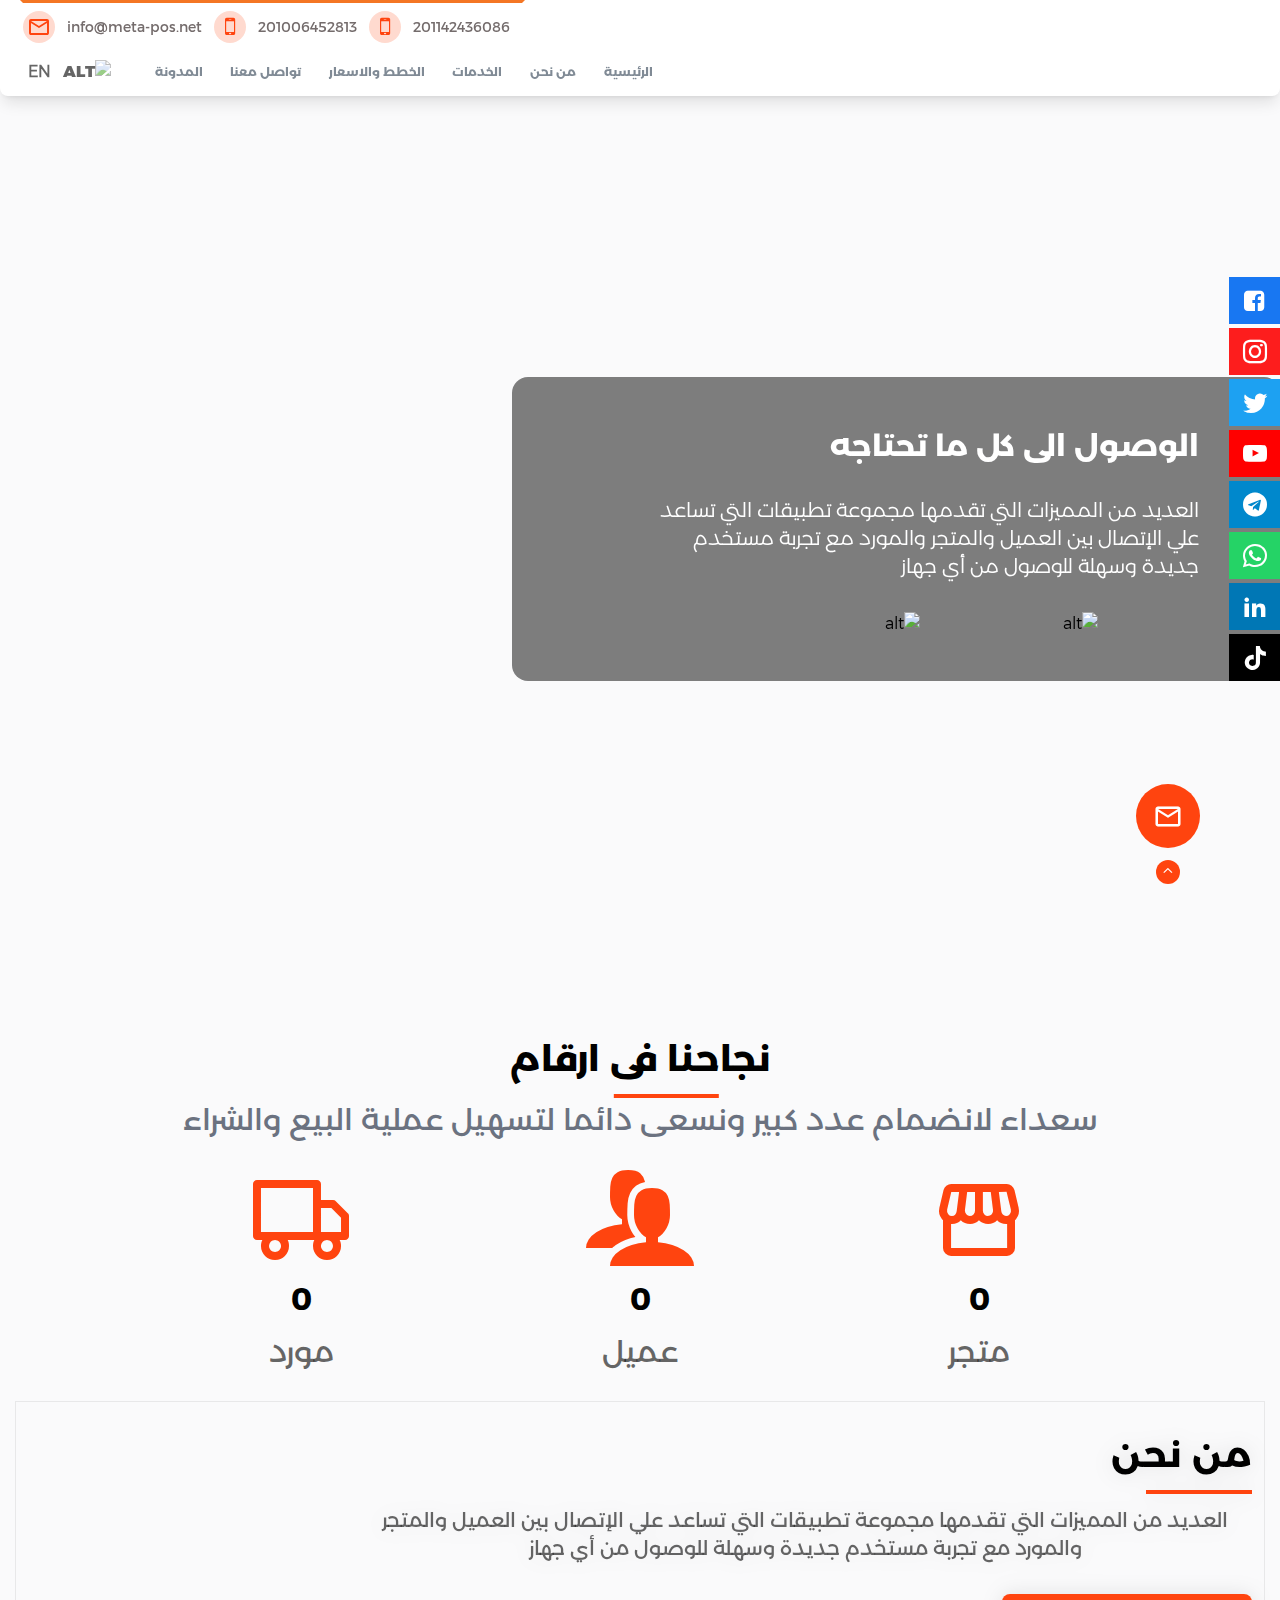
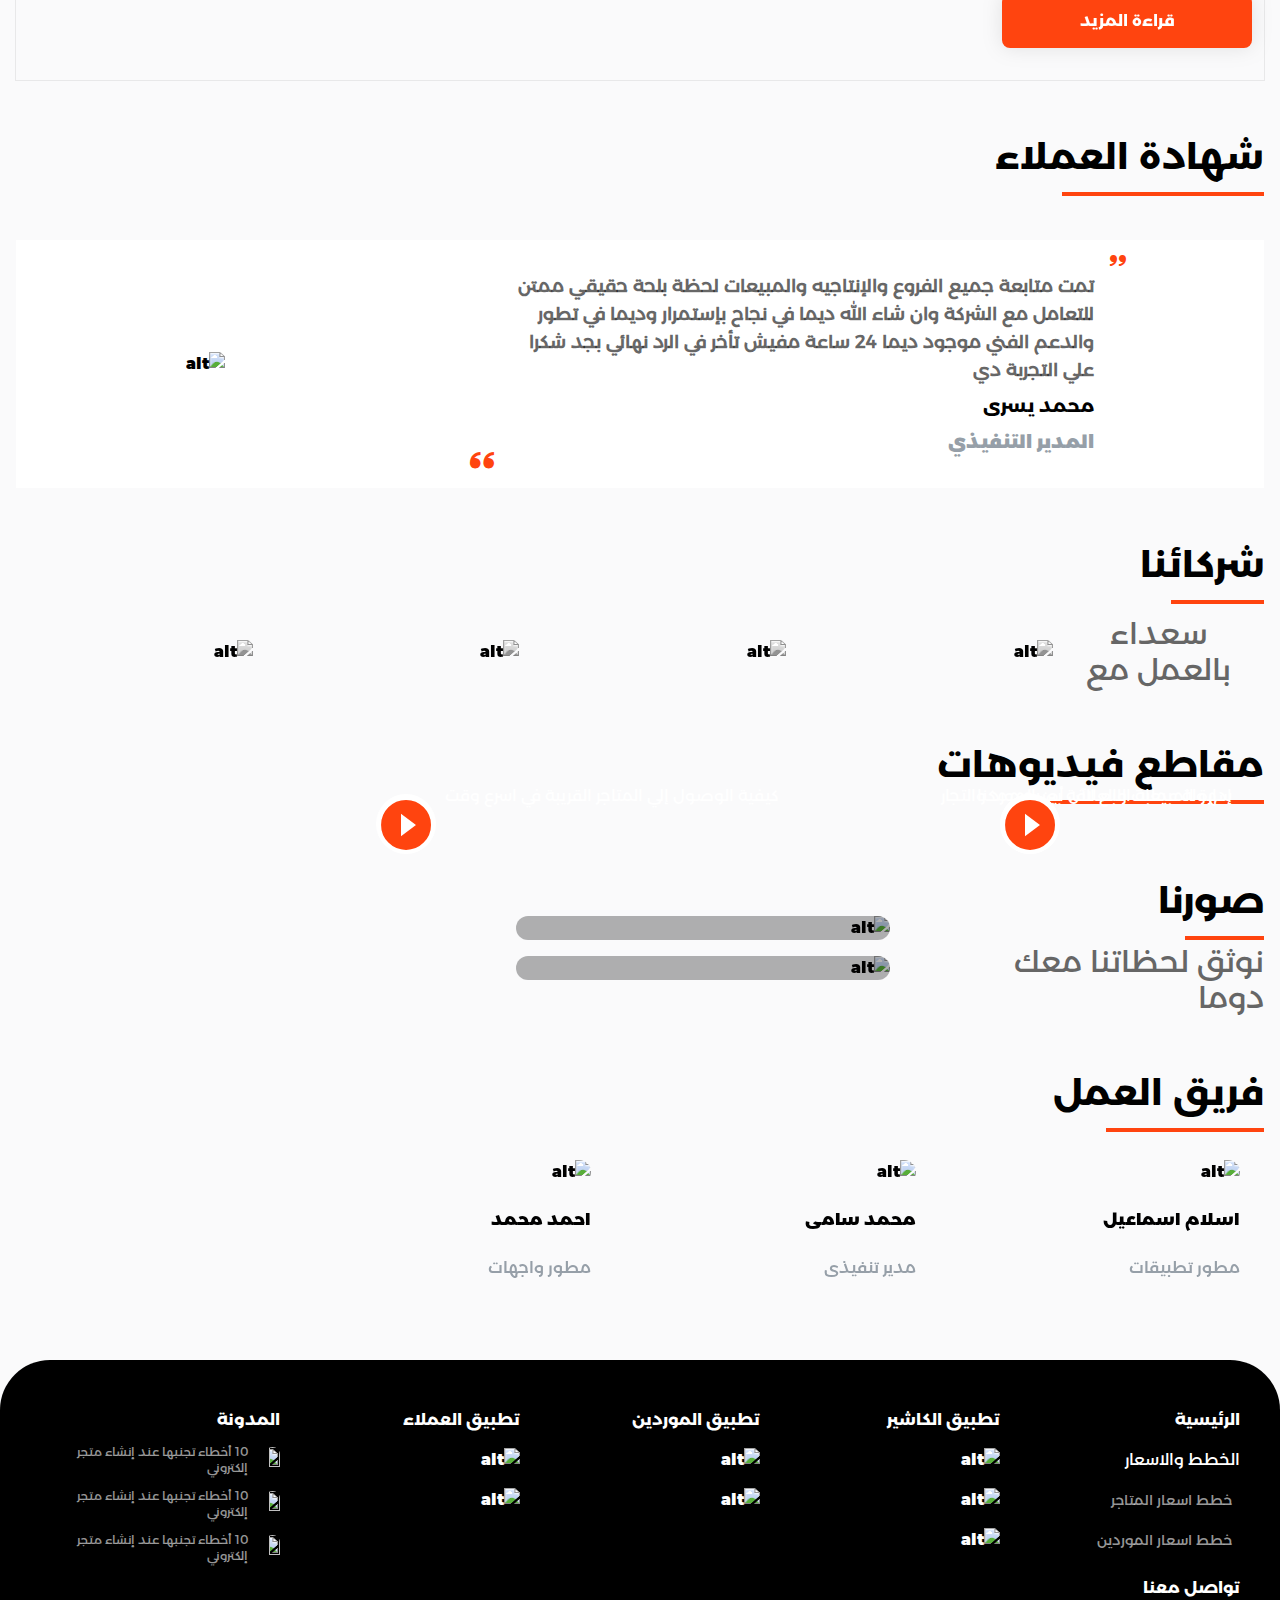
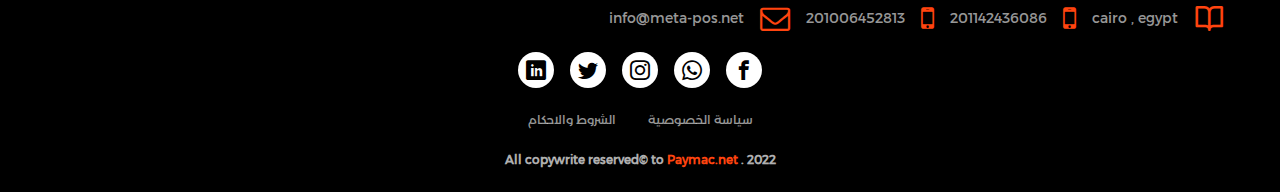
==== index.html @ b6924565 "Add files via upload" ====
<!doctype html><html class="scroll-smooth" lang="ar" dir="rtl"><head><meta charset="UTF-8"><meta http-equiv="X-UA-Compatible" content="IE=edge"><meta name="viewport" content="width=device-width,initial-scale=1"><script src="js/leng.js"></script><title>METAPOS</title><meta name="description" content="metapos"><link rel="shortcut icon" href="imges/logo3.svg" type="image/x-icon"><link rel="stylesheet" href="https://cdn.jsdelivr.net/npm/swiper@8/swiper-bundle.min.css"><link rel="stylesheet" href="icomoon/style.css"><link rel="manifest" href="./manifest.json"><link rel="stylesheet" href="./css/index.css"></head><body class="bg-bgColor overflow-x-hidden font-mainfon"><header class="container px-3 maxlg:justify-between justify-end max-h-24 rounded-b-lg sticky top-0 z-[10000000] pt-12 maxmd:py-5 shadow-lg center-flex bg-white"><div class="absolute top-0 rtl:left-5 ltr:right-5 border-[3px] maxmd:hidden pt-2 border-t-[#F47624] border-transparent font-[ArbFONTS-Montserrat-Arabic-Regular]"><div class="allcontact flex items-center"><div class="flex rtl:mr-3 ltr:ml-3 items-center"><a class="items-center flex" href="tel:+201142436086"><p class="text-[#746C6C] text-sm">201142436086</p><p class="text-2xl icon-mobile w-8 h-8 rtl:mr-3 ltr:ml-3 justify-center flex items-center rounded-full bg-mainColor/20 text-mainColor"></p></a></div><div class="flex rtl:mr-3 ltr:ml-3 items-center"><a class="items-center flex" href="tel:+201006452813"><p class="text-[#746C6C] text-sm">201006452813</p><p class="text-2xl icon-mobile w-8 h-8 rtl:mr-3 ltr:ml-3 justify-center flex items-center rounded-full bg-mainColor/20 text-mainColor"></p></a></div><div class="flex rtl:mr-3 ltr:ml-3 items-center"><a class="items-center flex" href="mailto:info@meta-pos.net"><p class="text-[#746C6C] text-sm">info@meta-pos.net</p><p class="text-2xl icon-mail_outline w-8 h-8 rtl:mr-3 ltr:ml-3 justify-center flex items-center rounded-full bg-mainColor/20 text-mainColor"></p></a></div></div></div><div class="logo md:-translate-y-6 maxlg:rtl:mx-8 maxlg:ltr:mx-8 rtl:lg:ml-auto ltr:lg:mr-auto maxmd:rtl:mx-0 maxmd:ltr:mx-0 w-fit"><a href=""><img class="logoPicNav maxmd:hidden" src="imges/Group 37961.webp" alt="" width="100%" height="100%"><img class="logoPicNav md:hidden" src="imges/logoarblack.svg" alt="" width="160"></a><a href=""></a></div><ul class="links center-flex justify-between h-[59px] md:basis-[51%] maxlg:grow maxmd:fixed maxmd:w-[250px] maxmd:h-[100vh] maxmd:flex-col maxmd:top-0 maxmd:items-end maxmd:justify-start rtl:left-[-200%] ltr:right-[-200%] duration-500 maxmd:bg-[#1e2d36]"><div class="closeandlogo z-40 relative hidden maxmd:flex justify-between items-center w-full p-3"><span class="icon-close text-white text-3xl cursor-pointer"></span><a href="index.html"><img class="logo-mobile" src="imges/logoarwhite.svg" alt="alt" width="150"></a></div><div class="overlay fixed top-0 left-0 w-full h-full bg-[#00000012] hidden"></div><li class="maxmd:w-full maxmd:text-end md:h-full maxmd:block flex"><a class="flex items-center justify-end md:hover:text-mainColor maxmd:p-3 text-xs maxmd:hover:bg-[#111827] maxmd:text-white transition-all text-[#2C3E50] font-bold opacity-60 font-[ArbFONTS-Montserrat-Arabic-Bold]" href="index.html">الرئيسية <span class="block md:hidden rtl:mr-2 ltr:ml-2 text-lg icon-home"></span></a></li><li class="maxmd:w-full maxmd:text-end md:h-full maxmd:block flex"><a class="flex items-center justify-end md:hover:text-mainColor maxmd:p-3 text-xs maxmd:hover:bg-[#111827] maxmd:text-white transition-all text-[#2C3E50] font-bold opacity-60 font-[ArbFONTS-Montserrat-Arabic-Bold]" href="whoarewe.html">من نحن <span class="block md:hidden rtl:mr-2 ltr:ml-2 text-lg icon-users"></span></a></li><li class="maxmd:w-full maxmd:text-end md:h-full maxmd:block flex group"><a class="flex items-center justify-end md:hover:text-mainColor maxmd:p-3 text-xs maxmd:hover:bg-[#111827] maxmd:text-white transition-all text-[#2C3E50] font-bold opacity-60 font-[ArbFONTS-Montserrat-Arabic-Bold]" href="#">الخدمات <span class="block md:hidden rtl:mr-2 ltr:ml-2 text-lg icon-cog1"></span></a><div class="container group-hover:opacity-100 ltr:group-hover:left-0 rtl:group-hover:right-0 group-hover:top-[85%] group-hover:z-50 border-[#DEDEDE] -z-50 border opacity-0 rounded-lg maxmd:hidden magemanue ltr:left-[-200%] rtl:right-[-200%] duration-300 bg-white absolute top-[115%] w-full px-3 py-6"><div class="row flex items-center justify-between"><div class="title w-[15%]"><h1 class="font-[ArbFONTS-Montserrat-Arabic-Regular] text-[#666666] text-[2.6rem] w-10 maxlg:text-2xl">المتاجر</h1></div><div class="slider-partners grow w-[65%]"><div class="swiper mySwiper1 w-[85%]"><div class="swiper-wrapper items-center"><div class="swiper-slide w-full"><a href="story.html"><img class="w-full grayscale duration-300 hover:grayscale-0" src="imges/partners/1.png" alt="alt"></a></div><div class="swiper-slide w-full"><a href="story.html"><img class="w-full grayscale duration-300 hover:grayscale-0" src="imges/partners/2.png" alt="alt"></a></div><div class="swiper-slide w-full"><a href="story.html"><img class="w-full grayscale duration-300 hover:grayscale-0" src="imges/partners/3.png" alt="alt"></a></div><div class="swiper-slide w-full"><a href="story.html"><img class="w-full grayscale duration-300 hover:grayscale-0" src="imges/partners/4.png" alt="alt"></a></div></div></div></div><div class="flex-grow-0 rtl:mr-4 ltr:ml-4"><a class="font-[ArbFONTS-Montserrat-Arabic-Regular] text-[#666666] hover:text-mainColor text-2xl maxlg:text-xl" href="stores.html">عرض الجميع</a></div></div><hr class="border-[#DEDEDE] border-1 my-14"><div class="row flex items-center justify-between"><div class="title w-[15%]"><h1 class="font-[ArbFONTS-Montserrat-Arabic-Regular] text-[#666666] text-[2.6rem] w-10 maxlg:text-2xl">الموردين</h1></div><div class="slider-partners grow w-[65%]"><div class="swiper mySwiper1 w-[85%]"><div class="swiper-wrapper items-center"><div class="swiper-slide w-full"><a href="Suppliers.html"><img class="w-full grayscale duration-300 hover:grayscale-0" src="imges/partners/1.png" alt="alt"></a></div><div class="swiper-slide w-full"><a href="Suppliers.html"><img class="w-full grayscale duration-300 hover:grayscale-0" src="imges/partners/2.png" alt="alt"></a></div><div class="swiper-slide w-full"><a href="Suppliers.html"><img class="w-full grayscale duration-300 hover:grayscale-0" src="imges/partners/3.png" alt="alt"></a></div><div class="swiper-slide w-full"><a href="Suppliers.html"><img class="w-full grayscale duration-300 hover:grayscale-0" src="imges/partners/4.png" alt="alt"></a></div></div></div></div><div class="flex-grow-0 rtl:mr-4 ltr:ml-4"><a class="font-[ArbFONTS-Montserrat-Arabic-Regular] text-[#666666] hover:text-mainColor text-2xl maxlg:text-xl" href="Suppliers.html">عرض الجميع</a></div></div></div></li><li class="maxmd:w-full maxmd:text-end md:h-full maxmd:block flex"><a class="flex items-center justify-end md:hover:text-mainColor maxmd:p-3 text-xs maxmd:hover:bg-[#111827] maxmd:text-white transition-all text-[#2C3E50] font-bold opacity-60 font-[ArbFONTS-Montserrat-Arabic-Bold]" href="salary.html">الخطط والاسعار <span class="block md:hidden rtl:mr-2 ltr:ml-2 text-lg icon-currency-dollar"></span></a></li><li class="maxmd:w-full maxmd:text-end md:h-full maxmd:block flex"><a class="flex items-center justify-end md:hover:text-mainColor maxmd:p-3 text-xs maxmd:hover:bg-[#111827] maxmd:text-white transition-all text-[#2C3E50] font-bold opacity-60 font-[ArbFONTS-Montserrat-Arabic-Bold]" href="connect.html">تواصل معنا <span class="block md:hidden rtl:mr-2 ltr:ml-2 text-lg icon-phone"></span></a></li><li class="maxmd:w-full maxmd:text-end md:h-full maxmd:block flex"><a class="flex items-center justify-end md:hover:text-mainColor maxmd:p-3 text-xs maxmd:hover:bg-[#111827] maxmd:text-white transition-all text-[#2C3E50] font-bold opacity-60 font-[ArbFONTS-Montserrat-Arabic-Bold]" href="blog.html">المدونة <span class="block md:hidden rtl:mr-2 ltr:ml-2 text-lg icon-blogger"></span></a></li><li class="language maxmd:z-40 opacity-60 maxmd:hover:bg-[#111827] flex justify-end maxmd:m-0 maxmd:p-3 maxmd:w-full font-bold center-flex mx-4 uppercase cursor-pointer maxmd:text-white"><img class="rtl:ml-3 ltr:mr-3 block" src="imges/line-hor.svg" alt="alt"> <span class="font-['ArbFONTS-Montserrat-Arabic-Light']">en</span></li><div class="h-[inherit] items-end w-full hidden maxmd:flex"></div></ul><div class="sochilaside maxmd:hidden w-fit fixed top-[calc(20%+97px)] maxmd:top-[14%] rtl:right-0 ltr:left-0 z-[91111111111111]"><div class="icon mb-1 w-[51px] duration-300 hover:w-[65px] h-[47px] bg-[#1877f2]"><a class="flex items-center justify-center w-full h-full" href=""><span class="text-white text-2xl icon-facebook-square"></span></a></div><div class="icon mb-1 w-[51px] duration-300 hover:w-[65px] h-[47px] bg-[#fd1d1d]"><a class="flex items-center justify-center w-full h-full" href=""><span class="text-white text-2xl icon-instagram"></span></a></div><div class="icon mb-1 w-[51px] duration-300 hover:w-[65px] h-[47px] bg-[#1da1f2]"><a class="flex items-center justify-center w-full h-full" href=""><span class="text-white text-2xl icon-twitter"></span></a></div><div class="icon mb-1 w-[51px] duration-300 hover:w-[65px] h-[47px] bg-[#ff0000]"><a class="flex items-center justify-center w-full h-full" href=""><span class="text-white text-2xl icon-youtube"></span></a></div><div class="icon mb-1 w-[51px] duration-300 hover:w-[65px] h-[47px] bg-[#0088cc]"><a class="flex items-center justify-center w-full h-full" href=""><span class="text-white text-2xl icon-telegram"></span></a></div><div class="icon mb-1 w-[51px] duration-300 hover:w-[65px] h-[47px] bg-[#25d366]"><a class="flex items-center justify-center w-full h-full" href=""><span class="text-white text-2xl icon-whatsapp"></span></a></div><div class="icon mb-1 w-[51px] duration-300 hover:w-[65px] h-[47px] bg-[#0077b5]"><a class="flex items-center justify-center w-full h-full" href=""><span class="text-white text-2xl icon-linkedin2"></span></a></div><div class="icon mb-1 w-[51px] duration-300 hover:w-[65px] h-[47px] bg-[#000000]"><a class="flex items-center justify-center w-full h-full" href=""><span class="text-white text-2xl icon-tiktok"></span></a></div></div><div class="togle hidden maxmd:block"><span class="cursor-pointer icon-align-justify text-4xl text-mainColor"></span></div></header><div class="swiper mySwiper3 h-[calc(100vh+42px)] maxmd:h-[calc(100vh+54px)] bg-cover bg-center relative top-[-135.47px]"><div class="swiper-wrapper"><div class="swiper-slide"><nav class="main-nav"><img class="absolute top-0 left-0 w-full h-full object-cover" src="imges/bg.webp" alt="alt"><div class="content z-20 font-[ArbFONTS-Montserrat-Arabic-Light] rtl:right-0 ltr:left-0 rtl:maxmd:right-0 ltr:maxmd:left-0 absolute top-[calc(50%+97px)] bg-black/50 pt-[51px] pr-[81px] pb-[45px] pl-[144px] maxmd:p-10 max-w-[60%] maxmd:max-w-full rounded-2xl -translate-y-1/2"><h1 class="text-white text-3xl maxmd:text-2xl maxsm:text-xl font-[ArbFONTS-Montserrat-Arabic-Bold]">الوصول الى كل ما تحتاجه</h1><p class="text-white text-xl my-8 maxmd:my-4 maxmd:text-base">العديد من المميزات التي تقدمها مجموعة تطبيقات التي تساعد علي الإتصال بين العميل والمتجر والمورد مع تجربة مستخدم جديدة وسهلة للوصول من أي جهاز</p><div class="flex items-center justify-center w-full"><a class="block w-1/2 md:w-[30%] mx-2" href=""><img class="w-full mx-auto" src="./imges/play.png" alt="alt"></a><a class="block w-1/2 md:w-[30%] mx-2" href=""><img class="w-full mx-auto" src="./imges/app.png" alt="alt"></a></div></div></nav></div><div class="swiper-slide"><nav class="main-nav"><img class="absolute top-0 left-0 w-full h-full object-cover" src="imges/bg.webp" alt="alt"><div class="content z-20 font-[ArbFONTS-Montserrat-Arabic-Light] rtl:right-0 ltr:left-0 rtl:maxmd:right-0 ltr:maxmd:left-0 absolute top-[calc(50%+97px)] bg-black/50 pt-[51px] pr-[81px] pb-[45px] pl-[144px] maxmd:p-10 max-w-[60%] maxmd:max-w-full rounded-2xl -translate-y-1/2"><h1 class="text-white text-3xl maxmd:text-2xl maxsm:text-xl font-[ArbFONTS-Montserrat-Arabic-Bold]">الوصول الى كل ما تحتاجه</h1><p class="text-white text-xl my-8 maxmd:my-4 maxmd:text-base">العديد من المميزات التي تقدمها مجموعة تطبيقات التي تساعد علي الإتصال بين العميل والمتجر والمورد مع تجربة مستخدم جديدة وسهلة للوصول من أي جهاز</p><div class="flex items-center justify-center w-full"><a class="block w-1/2 md:w-[30%] mx-2" href=""><img class="w-full mx-auto" src="./imges/play.png" alt="alt"></a><a class="block w-1/2 md:w-[30%] mx-2" href=""><img class="w-full mx-auto" src="./imges/app.png" alt="alt"></a></div></div></nav></div><div class="swiper-slide"><nav class="main-nav"><img class="absolute top-0 left-0 w-full h-full object-cover" src="imges/bg.webp" alt="alt"><div class="content z-20 font-[ArbFONTS-Montserrat-Arabic-Light] rtl:right-0 ltr:left-0 rtl:maxmd:right-0 ltr:maxmd:left-0 absolute top-[calc(50%+97px)] bg-black/50 pt-[51px] pr-[81px] pb-[45px] pl-[144px] maxmd:p-10 max-w-[60%] maxmd:max-w-full rounded-2xl -translate-y-1/2"><h1 class="text-white text-3xl maxmd:text-2xl maxsm:text-xl font-[ArbFONTS-Montserrat-Arabic-Bold]">الوصول الى كل ما تحتاجه</h1><p class="text-white text-xl my-8 maxmd:my-4 maxmd:text-base">العديد من المميزات التي تقدمها مجموعة تطبيقات التي تساعد علي الإتصال بين العميل والمتجر والمورد مع تجربة مستخدم جديدة وسهلة للوصول من أي جهاز</p><div class="flex items-center justify-center w-full"><a class="block w-1/2 md:w-[30%] mx-2" href=""><img class="w-full mx-auto" src="./imges/play.png" alt="alt"></a><a class="block w-1/2 md:w-[30%] mx-2" href=""><img class="w-full mx-auto" src="./imges/app.png" alt="alt"></a></div></div></nav></div><div class="swiper-slide"><nav class="main-nav"><img class="absolute top-0 left-0 w-full h-full object-cover" src="imges/bg.webp" alt="alt"><div class="content z-20 font-[ArbFONTS-Montserrat-Arabic-Light] rtl:right-0 ltr:left-0 rtl:maxmd:right-0 ltr:maxmd:left-0 absolute top-[calc(50%+97px)] bg-black/50 pt-[51px] pr-[81px] pb-[45px] pl-[144px] maxmd:p-10 max-w-[60%] maxmd:max-w-full rounded-2xl -translate-y-1/2"><h1 class="text-white text-3xl maxmd:text-2xl maxsm:text-xl font-[ArbFONTS-Montserrat-Arabic-Bold]">الوصول الى كل ما تحتاجه</h1><p class="text-white text-xl my-8 maxmd:my-4 maxmd:text-base">العديد من المميزات التي تقدمها مجموعة تطبيقات التي تساعد علي الإتصال بين العميل والمتجر والمورد مع تجربة مستخدم جديدة وسهلة للوصول من أي جهاز</p><div class="flex items-center justify-center w-full"><a class="block w-1/2 md:w-[30%] mx-2" href=""><img class="w-full mx-auto" src="./imges/play.png" alt="alt"></a><a class="block w-1/2 md:w-[30%] mx-2" href=""><img class="w-full mx-auto" src="./imges/app.png" alt="alt"></a></div></div></nav></div><div class="swiper-slide"><nav class="main-nav"><img class="absolute top-0 left-0 w-full h-full object-cover" src="imges/bg.webp" alt="alt"><div class="content z-20 font-[ArbFONTS-Montserrat-Arabic-Light] rtl:right-0 ltr:left-0 rtl:maxmd:right-0 ltr:maxmd:left-0 absolute top-[calc(50%+97px)] bg-black/50 pt-[51px] pr-[81px] pb-[45px] pl-[144px] maxmd:p-10 max-w-[60%] maxmd:max-w-full rounded-2xl -translate-y-1/2"><h1 class="text-white text-3xl maxmd:text-2xl maxsm:text-xl font-[ArbFONTS-Montserrat-Arabic-Bold]">الوصول الى كل ما تحتاجه</h1><p class="text-white text-xl my-8 maxmd:my-4 maxmd:text-base">العديد من المميزات التي تقدمها مجموعة تطبيقات التي تساعد علي الإتصال بين العميل والمتجر والمورد مع تجربة مستخدم جديدة وسهلة للوصول من أي جهاز</p><div class="flex items-center justify-center w-full"><a class="block w-1/2 md:w-[30%] mx-2" href=""><img class="w-full mx-auto" src="./imges/play.png" alt="alt"></a><a class="block w-1/2 md:w-[30%] mx-2" href=""><img class="w-full mx-auto" src="./imges/app.png" alt="alt"></a></div></div></nav></div></div></div><div class="numbers -mt-0"><div class="container"><h1 class="main-title after:w-[40%] ltr:after:left-1/2 after:-translate-x-1/2 mx-auto">نجاحنا فى ارقام</h1><h1 class="text-gray-500 text-center text-3xl maxmd:text-lg font-[ArbFONTS-Montserrat-Arabic-Regular]">سعداء لانضمام عدد كبير ونسعى دائما لتسهيل عملية البيع والشراء</h1><div class="cards my-8 flex maxsm:flex-col justify-evenly items-center"><div class="card maxsm:mb-4 flex items-center flex-col text-2xl"><span class="icon-storefront text-mainColor maxsm:text-5xl text-8xl"></span><h1 class="number my-4 maxsm:text-xl font-bold text-3xl font-[ArbFONTS-Montserrat-Arabic-Bold]" data-goal="100">0</h1><h1 class="gend text-black/60 text-3xl maxsm:text-xl font-[ArbFONTS-Montserrat-Arabic-Regular]">متجر</h1></div><div class="card maxsm:mb-4 flex items-center flex-col text-2xl"><span class="icon-users text-mainColor maxsm:text-5xl text-8xl"></span><h1 class="number my-4 maxsm:text-xl font-bold text-3xl font-[ArbFONTS-Montserrat-Arabic-Bold]" data-goal="300">0</h1><h1 class="gend text-black/60 text-3xl maxsm:text-xl font-[ArbFONTS-Montserrat-Arabic-Regular]">عميل</h1></div><div class="card maxsm:mb-4 flex items-center flex-col text-2xl"><span class="icon-truck text-mainColor maxsm:text-5xl text-8xl"></span><h1 class="number my-4 maxsm:text-xl font-bold text-3xl font-[ArbFONTS-Montserrat-Arabic-Bold]" data-goal="500">0</h1><h1 class="gend text-black/60 text-3xl maxsm:text-xl font-[ArbFONTS-Montserrat-Arabic-Regular]">مورد</h1></div></div></div></div><section class="about mb-mainMargin"><div class="container rounded-2xl"><div class="content px-3 py-8 flex items-center justify-between shadow-[0px_0px_0px_1px_#00000012] drop-shadow-[0px_0px_10px_#0000001A]"><div class="left w-[73%] maxmd:w-full text-center"><h1 class="main-title">من نحن</h1><p class="my-8 text-black/60 text-xl maxmd:text-base maxmd:text-start font-[ArbFONTS-Montserrat-Arabic-Regular]">العديد من المميزات التي تقدمها مجموعة تطبيقات التي تساعد علي الإتصال بين العميل والمتجر والمورد مع تجربة مستخدم جديدة وسهلة للوصول من أي جهاز</p><a class="btn flex items-center justify-center" href="whoarewe.html">قراءة المزيد</a></div><div class="w-[15%] maxmd:hidden"><div class="imges w-full"><img class="w-full opacity-40" data-src="./imges/Path 1.svg" alt=""></div></div></div></div></section><section class="customers-evaluation my-mainMargin"><div class="container bg-[#FAFAFB]"><h1 class="main-title">شهادة العملاء</h1><div class="swiper mySwiper66"><div class="swiper-wrapper"><div class="swiper-slide"><div class="content center-flex justify-around mt-10 bg-white p-8"><div class="text relative w-1/2 maxmd:w-full"><p class="text-black/60 text-lg maxsm:w-full maxsm:text-sm text-start font-bold font-[ArbFONTS-Montserrat-Arabic-Regular]">تمت متابعة جميع الفروع والإنتاجيه والمبيعات لحظة بلحة حقيقي ممتن للتعامل مع الشركة وان شاء الله ديما في نجاح بإستمرار وديما في تطور والدعم الفني موجود ديما 24 ساعة مفيش تأخر في الرد نهائي بجد شكرا علي التجربة دي</p><p class="my-2 font-bold text-lg maxmd:text-sm font-[ArbFONTS-Montserrat-Arabic-Bold]">محمد يسرى</p><p class="text-[#969FA8] text-lg maxsm:text-sm">المدير التنفيذي</p><span class="icon-quotes-right absolute -top-5 rtl:-right-8 ltr:-left-8 ltr:rotate-180 text-mainColor"></span><span class="icon-quotes-left absolute -bottom-5 rtl:-left-8 ltr:-right-8 ltr:rotate-180 text-mainColor text-2xl"></span></div><div class="imeg maxmd:hidden"><img src="imges/breand.png" alt="alt"></div></div></div></div><div class="swiper-button-next w-10 h-10 bg-mainColor after:content-['next'] maxmd:hidden after:text-lg text-white rounded-full"></div><div class="swiper-button-prev w-10 h-10 bg-mainColor after:content-['prev'] maxmd:hidden after:text-lg text-white rounded-full"></div></div></div></section><section class="partners my-mainMargin"><div class="container"><h1 class="title main-title">شركائنا</h1><div class="content center-flex justify-between mt-8"><div class="text text-[#666666] w-[15%] text-3xl mx-3 text-center maxmd:text-base maxmd:font-bold font-[ArbFONTS-Montserrat-Arabic-Regular]">سعداء بالعمل مع</div><div class="slider-partners grow w-[82%]"><div class="swiper mySwiper maxsm:w-[75%]"><div class="swiper-wrapper items-center"><div class="swiper-slide w-full"><a href=""><img class="w-[85%] grayscale duration-300 hover:grayscale-0" src="imges/partners/1.png" alt="alt"></a></div><div class="swiper-slide w-full"><a href=""><img class="w-[85%] grayscale duration-300 hover:grayscale-0" src="imges/partners/2.png" alt="alt"></a></div><div class="swiper-slide w-full"><a href=""><img class="w-[85%] grayscale duration-300 hover:grayscale-0" src="imges/partners/3.png" alt="alt"></a></div><div class="swiper-slide w-full"><a href=""><img class="w-[85%] grayscale duration-300 hover:grayscale-0" src="imges/partners/4.png" alt="alt"></a></div></div></div></div></div></div></section><section class="video bg-[#FAFAFB] my-mainMargin"><div class="container"><h1 class="title main-title">مقاطع فيديوهات</h1><div class="video-container flex justify-between mt-10 maxmd:flex-col"><div class="left mx-4 flex flex-col justify-between w-[35%] maxmd:w-full maxmd:m-0"><div class="part maxmd:mb-2 relative h-[calc(50%-0.5rem)] w-full" src="https://www.youtube.com/watch?v=jMaa-oJIO0M"><img class="h-full w-full" data-src="imges/videos/1.webp" alt=""><div class="overlay absolute top-0 left-0 w-full h-full" style="background:transparent linear-gradient(180deg,#00000000 0,#545454A3 100%) 0 0 no-repeat padding-box"><h1 class="text-white bottom-4 maxsm:bottom-0 text-base ltr:left-4 rtl:right-4 maxsm:text-sm absolute font-[ArbFONTS-Montserrat-Arabic-Regular]">سهولة عملبة اللبع الآن أصبح ممكنا</h1><span class="icon-play_circle_filled bg-white text-mainColor absolute top-1/2 left-1/2 -translate-x-1/2 -translate-y-1/2 cursor-pointer rounded-full text-6xl"></span></div></div><div class="part maxmd:mb-2 relative h-[calc(50%-0.5rem)] w-full]" src="https://www.youtube.com/watch?v=jMaa-oJIO0M"><img class="h-full w-full" data-src="imges/videos/2.webp" alt=""><div class="overlay absolute top-0 left-0 w-full h-full" style="background:transparent linear-gradient(180deg,#00000000 0,#545454A3 100%) 0 0 no-repeat padding-box"><h1 class="text-white bottom-4 maxsm:bottom-0 text-base ltr:left-4 rtl:right-4 maxsm:text-sm absolute font-[ArbFONTS-Montserrat-Arabic-Regular]">إدارة المبيعات والعلاقة بين المورد والتجار</h1><span class="icon-play_circle_filled bg-white text-mainColor absolute top-1/2 left-1/2 -translate-x-1/2 -translate-y-1/2 cursor-pointer rounded-full text-6xl"></span></div></div></div><div class="right grow w-[60%] maxmd:w-full maxmd:m-0"><div class="part maxmd:mb-2 relative w-full h-full" src="https://www.youtube.com/watch?v=jMaa-oJIO0M"><img class="h-full w-full" data-src="imges/videos/3.webp" alt=""><div class="overlay absolute top-0 left-0 w-full h-full" style="background:transparent linear-gradient(180deg,#00000000 0,#545454A3 100%) 0 0 no-repeat padding-box"><h1 class="text-white bottom-4 maxsm:bottom-0 text-base ltr:left-4 rtl:right-4 maxsm:text-sm absolute font-[ArbFONTS-Montserrat-Arabic-Regular]">كيفية الوصول إلي المتاجر القريبة في اسرع وقت</h1><span class="icon-play_circle_filled bg-white text-mainColor absolute top-1/2 left-1/2 -translate-x-1/2 -translate-y-1/2 cursor-pointer rounded-full text-6xl"></span></div></div></div></div></div></section><section class="pic my-mainMargin"><div class="container"><div class="content flex items-center justify-between ]"><div class="left w-[25%] ltr:dir-[rtl] rtl:dir-[ltr]"><h1 class="main-title">صورنا</h1><h1 class="text-[#666666] mt-4 text-3xl maxmd:text-2xl maxsm:text-base maxsm:font-bold font-[ArbFONTS-Montserrat-Arabic-Regular]">نوثق لحظاتنا معك دوما</h1></div><div class="right w-[70%] relative"><div class="swiper mySwiper2 md:rtl:pl-24 md:ltr:pr-24"><div class="swiper-wrapper items-center"><div class="swiper-slide"><div class="relative w-full h-[calc(50%-0.5rem)] mb-4"><div class="absolute rounded-2xl top-0 left-0 w-full h-full duration-300 hover:bg-transparent bg-black/30"></div><img class="w-full object-fill rounded-2xl h-full" src="https://i.picsum.photos/id/164/450/290.jpg?hmac=LvNSNfTFTi4o00wUKKUjfID_YPgeR7a_wZzN82OjizU" alt="alt"></div><div class="relative w-full h-[calc(50%-0.5rem)]"><div class="absolute rounded-2xl top-0 left-0 w-full h-full duration-300 hover:bg-transparent bg-black/30"></div><img class="w-full object-fill rounded-2xl h-full" src="https://i.picsum.photos/id/164/450/290.jpg?hmac=LvNSNfTFTi4o00wUKKUjfID_YPgeR7a_wZzN82OjizU" alt="alt"></div></div></div></div><div class="btns absolute -bottom-12 rtl:left-1/2 ltr:right-1/2 mb-3"><div class="swiper-button-prev rotate-180 text-black after:text-2xl after:content-['prev'] top-[110%]"></div><div class="swiper-button-next rotate-180 text-black after:text-2xl after:content-['next'] top-[110%]"></div></div></div></div></div></section></body><section class="team my-mainMargin"><div class="container"><h1 class="main-title title">فريق العمل</h1><div></div><div class="swiper mySwiperTeam"><div class="swiper-wrapper"><div class="swiper-slide"><div class="part p-6 transition-all duration-500 rounded-2xl group hover:bg-black/5 hover:"><div class="relative w-full mx-auto"><img class="rounded-2xl duration-500 w-full group-hover:scale-[1.1]" src="imges/team/1.png" alt="alt"><div class="overlay duration-500 absolute top-0 left-0 bg-[#0000004d] w-full h-full group-hover:scale-[1.1] rounded-2xl hidden group-hover:flex"><div class="icons absolute w-[90%] justify-between top-1/2 left-1/2 -translate-x-1/2 -translate-y-1/2 flex"><div class="icon"><a class="w-8 h-8 rounded-full center-flex justify-center bg-[#00000030] hover:bg-mainColor" href=""><span class="icon-facebook1 text-white"></span></a></div><div class="icon"><a class="w-8 h-8 rounded-full center-flex justify-center bg-[#00000030] hover:bg-mainColor" href=""><span class="icon-twitter text-white"></span></a></div><div class="icon"><a class="w-8 h-8 rounded-full center-flex justify-center bg-[#00000030] hover:bg-mainColor" href=""><span class="icon-linkedin text-white"></span></a></div></div></div></div><h1 class="my-6 font-bold text-base maxsm:text-sm">اسلام اسماعيل</h1><p class="text-[#969FA8] text-base font-[ArbFONTS-Montserrat-Arabic-Medium] maxsm:text-sm">مطور تطبيقات</p></div></div><div class="swiper-slide"><div class="part p-6 transition-all duration-500 rounded-2xl group hover:bg-black/5 hover:"><div class="relative w-full mx-auto"><img class="rounded-2xl duration-500 w-full group-hover:scale-[1.1]" src="imges/team/2.png" alt="alt"><div class="overlay duration-500 absolute top-0 left-0 bg-[#0000004d] w-full h-full group-hover:scale-[1.1] rounded-2xl hidden group-hover:flex"><div class="icons absolute w-[90%] justify-between top-1/2 left-1/2 -translate-x-1/2 -translate-y-1/2 flex"><div class="icon"><a class="w-8 h-8 rounded-full center-flex justify-center bg-[#00000030] hover:bg-mainColor" href=""><span class="icon-facebook1 text-white"></span></a></div><div class="icon"><a class="w-8 h-8 rounded-full center-flex justify-center bg-[#00000030] hover:bg-mainColor" href=""><span class="icon-twitter text-white"></span></a></div><div class="icon"><a class="w-8 h-8 rounded-full center-flex justify-center bg-[#00000030] hover:bg-mainColor" href=""><span class="icon-linkedin text-white"></span></a></div></div></div></div><h1 class="my-6 font-bold text-base maxsm:text-sm">محمد سامى</h1><p class="text-[#969FA8] text-base font-[ArbFONTS-Montserrat-Arabic-Medium] maxsm:text-sm">مدير تنفيذى</p></div></div><div class="swiper-slide"><div class="part p-6 transition-all duration-500 rounded-2xl group hover:bg-black/5 hover:"><div class="relative w-full mx-auto"><img class="rounded-2xl duration-500 w-full group-hover:scale-[1.1]" src="imges/team/3.png" alt="alt"><div class="overlay duration-500 absolute top-0 left-0 bg-[#0000004d] w-full h-full group-hover:scale-[1.1] rounded-2xl hidden group-hover:flex"><div class="icons absolute w-[90%] justify-between top-1/2 left-1/2 -translate-x-1/2 -translate-y-1/2 flex"><div class="icon"><a class="w-8 h-8 rounded-full center-flex justify-center bg-[#00000030] hover:bg-mainColor" href=""><span class="icon-facebook1 text-white"></span></a></div><div class="icon"><a class="w-8 h-8 rounded-full center-flex justify-center bg-[#00000030] hover:bg-mainColor" href=""><span class="icon-twitter text-white"></span></a></div><div class="icon"><a class="w-8 h-8 rounded-full center-flex justify-center bg-[#00000030] hover:bg-mainColor" href=""><span class="icon-linkedin text-white"></span></a></div></div></div></div><h1 class="my-6 font-bold text-base maxsm:text-sm">احمد محمد</h1><p class="text-[#969FA8] text-base font-[ArbFONTS-Montserrat-Arabic-Medium] maxsm:text-sm">مطور واجهات</p></div></div></div></div></div></section><div class="fixed ltr:left-20 rtl:right-20 maxmd:ltr:left-10 maxmd:rtl:right-10 bottom-4 z-[91111111111119]"><div class="mail"><a href="mailto:info@meta-pos.net"><span class="rounded-full bg-mainColor flex items-center justify-center cursor-pointer hover:bg-white hover:rotate-180 hover:text-black duration-300 text-3xl w-16 h-16 text-white icon-mail_outline"></span></a></div><div class="totop mt-3"><span class="totopBtn rounded-full mx-auto bg-mainColor flex items-center justify-center cursor-pointer hover:bg-white hover:text-black duration-300 text-[0.6rem] font-bold w-6 h-6 text-white icon-chevron-thin-up" onclick="window.scrollTo(0,0)"></span></div></div><footer class="footer bg-black p-6 rounded-t-[50px] relative"><div class="container"><div class="logo mb-6"><img class="block mx-auto" src="./imges/logoarwhite.svg" alt=""></div><div class="footer-links maxmd:justify-center flex maxmd:items-center justify-between maxmd:flex-wrap"><div class="col maxmd:mb-2 maxmd:text-center w-[calc(100%/5)] maxmd:w-auto text-white"><h1 class="title maxsm:text-sm text-base maxsm:mb-4 font-[ArbFONTS-Montserrat-Arabic-Bold]"><a href="">الرئيسية</a></h1><ul class=""><a href=""></a><li class="mb-4"><a class="text-base font-[ArbFONTS-Montserrat-Arabic-Regular] my-4 block maxmd:my-2 maxmd:text-sm" href="">الخطط والاسعار</a><ul class="mx-2 text-white/60"><li class="my-4"><a class="text-sm maxmd:text-xs font-[ArbFONTS-Montserrat-Arabic-Regular]" href="salary.html">خطط اسعار المتاجر</a></li><li class="my-4"><a class="text-sm maxmd:text-xs font-[ArbFONTS-Montserrat-Arabic-Regular]" href="salary.html">خطط اسعار الموردين</a></li></ul></li></ul></div><div class="col maxmd:mb-2 maxmd:text-center w-[calc(100%/5)] maxmd:w-auto text-white"><h1 class="maxsm:text-sm text-base maxsm:mb-4 font-[ArbFONTS-Montserrat-Arabic-Bold]">تطبيق الكاشير</h1><a class="block my-4 w-[70%] maxmd:w-[75%] maxmd:mx-auto" href=""><img data-src="./imges/play.png" alt="alt"></a><a class="block my-4 w-[70%] maxmd:w-[75%] maxmd:mx-auto" href=""><img data-src="./imges/app.png" alt="alt"></a><a class="block my-4 w-[70%] maxmd:w-[75%] maxmd:mx-auto" href=""><img data-src="./imges/winphone.png" alt="alt"></a></div><div class="col maxmd:mb-2 maxmd:text-center w-[calc(100%/5)] maxmd:w-auto text-white"><h1 class="maxsm:text-sm text-base maxsm:mb-4 font-[ArbFONTS-Montserrat-Arabic-Bold]">تطبيق الموردين</h1><a class="block my-4 w-[70%] maxmd:w-[75%] maxmd:mx-auto" href=""><img data-src="./imges/play.png" alt="alt"></a><a class="block my-4 w-[70%] maxmd:w-[75%] maxmd:mx-auto" href=""><img data-src="./imges/app.png" alt="alt"></a></div><div class="col maxmd:mb-2 maxmd:text-center w-[calc(100%/5)] maxmd:w-auto text-white"><h1 class="maxsm:text-sm text-base maxsm:mb-4 font-[ArbFONTS-Montserrat-Arabic-Bold]">تطبيق العملاء</h1><a class="block my-4 w-[70%] maxmd:w-[75%] maxmd:mx-auto" href=""><img data-src="./imges/play.png" alt="alt"></a><a class="block my-4 w-[70%] maxmd:w-[75%] maxmd:mx-auto" href=""><img data-src="./imges/app.png" alt="alt"></a></div><div class="col maxmd:mb-2 maxmd:text-center w-[calc(100%/5)] text-white maxmd:w-auto"><h1 class="title text-base maxsm:text-sm font-[ArbFONTS-Montserrat-Arabic-Bold]">المدونة</h1><div><div class="card my-3 flex items-center"><div class="imges"><img class="rounded-lg h-full maxmd:w-full w-[75%]" src="imges/Group 38159.png" alt=""></div><a class="text-white/60 mx-3 font-[ArbFONTS-Montserrat-Arabic-Regular] text-xs" href="">10 أخطاء تجنبها عند إنشاء متجر إلكتروني</a></div><div class="card my-3 flex items-center"><div class="imges"><img class="rounded-lg h-full maxmd:w-full w-[75%]" src="imges/Group 38160.png" alt=""></div><a class="text-white/60 mx-3 font-[ArbFONTS-Montserrat-Arabic-Regular] text-xs" href="">10 أخطاء تجنبها عند إنشاء متجر إلكتروني</a></div><div class="card my-3 flex items-center"><div class="imges"><img class="rounded-lg h-full maxmd:w-full w-[75%]" src="imges/Group 38162.png" alt=""></div><a class="text-white/60 mx-3 font-[ArbFONTS-Montserrat-Arabic-Regular] text-xs" href="">10 أخطاء تجنبها عند إنشاء متجر إلكتروني</a></div></div></div></div><div class="content mb-4"><h1 class="text-white maxsm:text-sm text-base maxsm:mb-4 font-[ArbFONTS-Montserrat-Arabic-Bold]">تواصل معنا</h1><ul class="foot-icons flex maxmd:flex-col"><li class="text-white/60"><a class="flex items-center" href="#"><span class="text-mainColor md:mx-4 text-3xl maxmd:w-7 maxmd:flex maxmd:items-center maxmd:justify-center maxsm:text-2xl cursor-pointer icon-book-open"></span> <span class="text-sm font-[ArbFONTS-Montserrat-Arabic-Regular] maxmd:block maxmd:mx-4 flex-shrink-0">cairo , egypt</span></a></li><li class="text-white/60 flex items-center"><a class="flex items-center" href="tel:+201142436086"><span class="text-mainColor md:mx-4 text-3xl maxmd:w-7 maxmd:flex maxmd:items-center maxmd:justify-center maxsm:text-4xl cursor-pointer icon-mobile"></span> <span class="text-sm font-[ArbFONTS-Montserrat-Arabic-Regular] maxmd:block maxmd:mx-4 flex-shrink-0">201142436086</span></a></li><li class="text-white/60 flex items-center"><a class="flex items-center" href="tel:+201006452813"><span class="text-mainColor md:mx-4 text-3xl maxmd:w-7 maxmd:flex maxmd:items-center maxmd:justify-center maxsm:text-4xl cursor-pointer icon-mobile"></span> <span class="text-sm font-[ArbFONTS-Montserrat-Arabic-Regular] maxmd:block maxmd:mx-4 flex-shrink-0">201006452813</span></a></li><li class="text-white/60 flex items-center"><a class="flex items-center" href="mailto:info@meta-pos.net"><span class="text-mainColor md:mx-4 text-3xl maxmd:w-7 maxmd:flex maxmd:items-center maxmd:justify-center maxsm:text-2xl cursor-pointer icon-envelope-o"></span> <span class="text-sm font-[ArbFONTS-Montserrat-Arabic-Regular] maxmd:block maxmd:mx-4 flex-shrink-0">info@meta-pos.net</span></a></li></ul></div><ul class="sochil-footer center-flex justify-center flex-wrap"><li><a class="flex w-9 maxmd:w-7 h-9 maxmd:h-7 mx-2 maxmd:mx-1 maxmd:mb-4 rounded-full bg-white hover:bg-mainColor duration-300 hover:text-white center-flex justify-center" href=""><span class="icon-facebook1 text-xl maxmd:text-base"></span></a></li><li><a class="flex w-9 maxmd:w-7 h-9 maxmd:h-7 mx-2 maxmd:mx-1 maxmd:mb-4 rounded-full bg-white hover:bg-mainColor duration-300 hover:text-white center-flex justify-center" href=""><span class="icon-whatsapp text-xl maxmd:text-base"></span></a></li><li><a class="flex w-9 maxmd:w-7 h-9 maxmd:h-7 mx-2 maxmd:mx-1 maxmd:mb-4 rounded-full bg-white hover:bg-mainColor duration-300 hover:text-white center-flex justify-center" href=""><span class="icon-instagram text-xl maxmd:text-base"></span></a></li><li><a class="flex w-9 maxmd:w-7 h-9 maxmd:h-7 mx-2 maxmd:mx-1 maxmd:mb-4 rounded-full bg-white hover:bg-mainColor duration-300 hover:text-white center-flex justify-center" href=""><span class="icon-twitter text-xl maxmd:text-base"></span></a></li><li><a class="flex w-9 maxmd:w-7 h-9 maxmd:h-7 mx-2 maxmd:mx-1 maxmd:mb-4 rounded-full bg-white hover:bg-mainColor duration-300 hover:text-white center-flex justify-center" href=""><span class="icon-linkedin text-xl maxmd:text-base"></span></a></li></ul><div class="flex items-center justify-center my-6"><a class="text-white/60 block mx-4 text-xs	font-[ArbFONTS-Montserrat-Arabic-Regular]" href="policy.html">سياسة الخصوصية </a><a class="text-white/60 block mx-4 text-xs	font-[ArbFONTS-Montserrat-Arabic-Regular]" href="Terms.html">الشروط والاحكام</a></div><p class="text-white/70 font-bold text-xs text-center font-[ArbFONTS-Montserrat-Arabic-Regular]">All copywrite reserved© to <a class="text-mainColor" href="https://paymac.net/">Paymac.net</a> . 2022</p></div></footer><script src="https://cdn.jsdelivr.net/npm/swiper@8/swiper-bundle.min.js"></script><script src="js/public.js" type="module"></script><script src="js/index.js" type="module"></script></html>
---- icomoon/style.css ----
@font-face {
  font-family: 'icomoon';
  src:  url('fonts/icomoon.eot?n6homq');
  src:  url('fonts/icomoon.eot?n6homq#iefix') format('embedded-opentype'),
    url('fonts/icomoon.ttf?n6homq') format('truetype'),
    url('fonts/icomoon.woff?n6homq') format('woff'),
    url('fonts/icomoon.svg?n6homq#icomoon') format('svg');
  font-weight: normal;
  font-style: normal;
  font-display: block;
}

[class^="icon-"], [class*=" icon-"] {
  /* use !important to prevent issues with browser extensions that change fonts */
  font-family: 'icomoon' !important;
  speak: never;
  font-style: normal;
  font-weight: normal;
  font-variant: normal;
  text-transform: none;
  line-height: 1;

  /* Better Font Rendering =========== */
  -webkit-font-smoothing: antialiased;
  -moz-osx-font-smoothing: grayscale;
}

.icon-filter_list_alt:before {
  content: "\e91c";
}
.icon-share-2:before {
  content: "\e918";
}
.icon-miscellaneous_services:before {
  content: "\e912";
}
.icon-truck:before {
  content: "\e90a";
}
.icon-play_circle_filled:before {
  content: "\e904";
}
.icon-mail_outline:before {
  content: "\e905";
}
.icon-storefront:before {
  content: "\e909";
}
.icon-book-open:before {
  content: "\e901";
}
.icon-search:before {
  content: "\e91b";
}
.icon-cog1:before {
  content: "\e91a";
}
.icon-blogger:before {
  content: "\e916";
}
.icon-phone:before {
  content: "\e914";
}
.icon-telephone:before {
  content: "\e914";
}
.icon-contact:before {
  content: "\e914";
}
.icon-support:before {
  content: "\e914";
}
.icon-call:before {
  content: "\e914";
}
.icon-home:before {
  content: "\e915";
}
.icon-house:before {
  content: "\e915";
}
.icon-star-full:before {
  content: "\e90e";
}
.icon-star-empty:before {
  content: "\e90f";
}
.icon-grid1:before {
  content: "\e90d";
}
.icon-users:before {
  content: "\e908";
}
.icon-group:before {
  content: "\e908";
}
.icon-team:before {
  content: "\e908";
}
.icon-members:before {
  content: "\e908";
}
.icon-community:before {
  content: "\e908";
}
.icon-collaborate:before {
  content: "\e908";
}
.icon-arrow-up:before {
  content: "\e906";
}
.icon-quotes-left:before {
  content: "\e977";
}
.icon-quotes-right:before {
  content: "\e978";
}
.icon-arrow-left2:before {
  content: "\ea40";
}
.icon-facebook1:before {
  content: "\ea90";
}
.icon-instagram:before {
  content: "\ea92";
}
.icon-whatsapp:before {
  content: "\ea93";
}
.icon-twitter:before {
  content: "\ea96";
}
.icon-youtube:before {
  content: "\ea9d";
}
.icon-linkedin:before {
  content: "\eac9";
}
.icon-linkedin2:before {
  content: "\eaca";
}
.icon-pinterest2:before {
  content: "\ead2";
}
.icon-cog:before {
  content: "\e919";
}
.icon-grid:before {
  content: "\e90b";
}
.icon-icons:before {
  content: "\e90b";
}
.icon-blogger1:before {
  content: "\e917";
  color: #ff5722;
}
.icon-telegram1:before {
  content: "\e902";
  color: #2ca5e0;
}
.icon-tiktok:before {
  content: "\e900";
}
.icon-chevron-thin-up:before {
  content: "\e911";
}
.icon-currency-dollar:before {
  content: "\e913";
}
.icon-cheveron-up:before {
  content: "\e910";
}
.icon-view-column:before {
  content: "\e90c";
}
.icon-arrow-up1:before {
  content: "\e907";
}
.icon-checkmark:before {
  content: "\e903";
}
.icon-envelope-o:before {
  content: "\f003";
}
.icon-user:before {
  content: "\f007";
}
.icon-check:before {
  content: "\f00c";
}
.icon-close:before {
  content: "\f00d";
}
.icon-remove:before {
  content: "\f00d";
}
.icon-times:before {
  content: "\f00d";
}
.icon-align-justify:before {
  content: "\f039";
}
.icon-chevron-left:before {
  content: "\f053";
}
.icon-chevron-right:before {
  content: "\f054";
}
.icon-facebook-square:before {
  content: "\f082";
}
.icon-mobile:before {
  content: "\f10b";
}
.icon-mobile-phone:before {
  content: "\f10b";
}
.icon-share-alt:before {
  content: "\f1e0";
}
.icon-telegram:before {
  content: "\f2c6";
}
---- css/index.css ----
/*! tailwindcss v3.1.8 | MIT License | https://tailwindcss.com*/*,:after,:before{box-sizing:border-box;border:0 solid #e5e7eb}:after,:before{--tw-content:""}html{line-height:1.5;-webkit-text-size-adjust:100%;-moz-tab-size:4;-o-tab-size:4;tab-size:4;font-family:ui-sans-serif,system-ui,-apple-system,BlinkMacSystemFont,Segoe UI,Roboto,Helvetica Neue,Arial,Noto Sans,sans-serif,Apple Color Emoji,Segoe UI Emoji,Segoe UI Symbol,Noto Color Emoji}body{margin:0;line-height:inherit}hr{height:0;color:inherit;border-top-width:1px}abbr:where([title]){-webkit-text-decoration:underline dotted;text-decoration:underline dotted}h1,h2,h3,h4,h5,h6{font-size:inherit;font-weight:inherit}a{color:inherit;text-decoration:inherit}b,strong{font-weight:bolder}code,kbd,pre,samp{font-family:ui-monospace,SFMono-Regular,Menlo,Monaco,Consolas,Liberation Mono,Courier New,monospace;font-size:1em}small{font-size:80%}sub,sup{font-size:75%;line-height:0;position:relative;vertical-align:initial}sub{bottom:-.25em}sup{top:-.5em}table{text-indent:0;border-color:inherit;border-collapse:collapse}button,input,optgroup,select,textarea{font-family:inherit;font-size:100%;font-weight:inherit;line-height:inherit;color:inherit;margin:0;padding:0}button,select{text-transform:none}[type=button],[type=reset],[type=submit],button{-webkit-appearance:button;background-color:initial;background-image:none}:-moz-focusring{outline:auto}:-moz-ui-invalid{box-shadow:none}progress{vertical-align:initial}::-webkit-inner-spin-button,::-webkit-outer-spin-button{height:auto}[type=search]{-webkit-appearance:textfield;outline-offset:-2px}::-webkit-search-decoration{-webkit-appearance:none}::-webkit-file-upload-button{-webkit-appearance:button;font:inherit}summary{display:list-item}blockquote,dd,dl,figure,h1,h2,h3,h4,h5,h6,hr,p,pre{margin:0}fieldset{margin:0}fieldset,legend{padding:0}menu,ol,ul{list-style:none;margin:0;padding:0}textarea{resize:vertical}input::-moz-placeholder,textarea::-moz-placeholder{opacity:1;color:#9ca3af}input::placeholder,textarea::placeholder{opacity:1;color:#9ca3af}[role=button],button{cursor:pointer}:disabled{cursor:default}audio,canvas,embed,iframe,img,object,svg,video{display:block;vertical-align:middle}img,video{max-width:100%;height:auto}@font-face{font-family:ArbFONTS-Montserrat-Arabic-Black;src:url(../font/ArbFONTS-Montserrat-Arabic-Black.ttf)}@font-face{font-family:ArbFONTS-Montserrat-Arabic-Bold;src:url(../font/ArbFONTS-Montserrat-Arabic-Bold.ttf)}@font-face{font-family:ArbFONTS-Montserrat-Arabic-ExtraBold;src:url(../font/ArbFONTS-Montserrat-Arabic-ExtraBold.ttf)}@font-face{font-family:ArbFONTS-Montserrat-Arabic-ExtraLight;src:url(../font/ArbFONTS-Montserrat-Arabic-ExtraLight.ttf)}@font-face{font-family:ArbFONTS-Montserrat-Arabic-Light;src:url(../font/ArbFONTS-Montserrat-Arabic-Light.ttf)}@font-face{font-family:ArbFONTS-Montserrat-Arabic-Medium;src:url(../font/ArbFONTS-Montserrat-Arabic-Medium.ttf)}@font-face{font-family:ArbFONTS-Montserrat-Arabic-Regular;src:url(../font/ArbFONTS-Montserrat-Arabic-Regular.ttf)}@font-face{font-family:ArbFONTS-Montserrat-Arabic-SemiBold;src:url(../font/ArbFONTS-Montserrat-Arabic-SemiBold.ttf)}@font-face{font-family:ArbFONTS-Montserrat-Arabic-Thin;src:url(../font/ArbFONTS-Montserrat-Arabic-Thin.ttf)}*,:after,:before{--tw-border-spacing-x:0;--tw-border-spacing-y:0;--tw-translate-x:0;--tw-translate-y:0;--tw-rotate:0;--tw-skew-x:0;--tw-skew-y:0;--tw-scale-x:1;--tw-scale-y:1;--tw-pan-x: ;--tw-pan-y: ;--tw-pinch-zoom: ;--tw-scroll-snap-strictness:proximity;--tw-ordinal: ;--tw-slashed-zero: ;--tw-numeric-figure: ;--tw-numeric-spacing: ;--tw-numeric-fraction: ;--tw-ring-inset: ;--tw-ring-offset-width:0px;--tw-ring-offset-color:#fff;--tw-ring-color:rgba(59,130,246,.5);--tw-ring-offset-shadow:0 0 #0000;--tw-ring-shadow:0 0 #0000;--tw-shadow:0 0 #0000;--tw-shadow-colored:0 0 #0000;--tw-blur: ;--tw-brightness: ;--tw-contrast: ;--tw-grayscale: ;--tw-hue-rotate: ;--tw-invert: ;--tw-saturate: ;--tw-sepia: ;--tw-drop-shadow: ;--tw-backdrop-blur: ;--tw-backdrop-brightness: ;--tw-backdrop-contrast: ;--tw-backdrop-grayscale: ;--tw-backdrop-hue-rotate: ;--tw-backdrop-invert: ;--tw-backdrop-opacity: ;--tw-backdrop-saturate: ;--tw-backdrop-sepia: }::-webkit-backdrop{--tw-border-spacing-x:0;--tw-border-spacing-y:0;--tw-translate-x:0;--tw-translate-y:0;--tw-rotate:0;--tw-skew-x:0;--tw-skew-y:0;--tw-scale-x:1;--tw-scale-y:1;--tw-pan-x: ;--tw-pan-y: ;--tw-pinch-zoom: ;--tw-scroll-snap-strictness:proximity;--tw-ordinal: ;--tw-slashed-zero: ;--tw-numeric-figure: ;--tw-numeric-spacing: ;--tw-numeric-fraction: ;--tw-ring-inset: ;--tw-ring-offset-width:0px;--tw-ring-offset-color:#fff;--tw-ring-color:rgba(59,130,246,.5);--tw-ring-offset-shadow:0 0 #0000;--tw-ring-shadow:0 0 #0000;--tw-shadow:0 0 #0000;--tw-shadow-colored:0 0 #0000;--tw-blur: ;--tw-brightness: ;--tw-contrast: ;--tw-grayscale: ;--tw-hue-rotate: ;--tw-invert: ;--tw-saturate: ;--tw-sepia: ;--tw-drop-shadow: ;--tw-backdrop-blur: ;--tw-backdrop-brightness: ;--tw-backdrop-contrast: ;--tw-backdrop-grayscale: ;--tw-backdrop-hue-rotate: ;--tw-backdrop-invert: ;--tw-backdrop-opacity: ;--tw-backdrop-saturate: ;--tw-backdrop-sepia: }::backdrop{--tw-border-spacing-x:0;--tw-border-spacing-y:0;--tw-translate-x:0;--tw-translate-y:0;--tw-rotate:0;--tw-skew-x:0;--tw-skew-y:0;--tw-scale-x:1;--tw-scale-y:1;--tw-pan-x: ;--tw-pan-y: ;--tw-pinch-zoom: ;--tw-scroll-snap-strictness:proximity;--tw-ordinal: ;--tw-slashed-zero: ;--tw-numeric-figure: ;--tw-numeric-spacing: ;--tw-numeric-fraction: ;--tw-ring-inset: ;--tw-ring-offset-width:0px;--tw-ring-offset-color:#fff;--tw-ring-color:rgba(59,130,246,.5);--tw-ring-offset-shadow:0 0 #0000;--tw-ring-shadow:0 0 #0000;--tw-shadow:0 0 #0000;--tw-shadow-colored:0 0 #0000;--tw-blur: ;--tw-brightness: ;--tw-contrast: ;--tw-grayscale: ;--tw-hue-rotate: ;--tw-invert: ;--tw-saturate: ;--tw-sepia: ;--tw-drop-shadow: ;--tw-backdrop-blur: ;--tw-backdrop-brightness: ;--tw-backdrop-contrast: ;--tw-backdrop-grayscale: ;--tw-backdrop-hue-rotate: ;--tw-backdrop-invert: ;--tw-backdrop-opacity: ;--tw-backdrop-saturate: ;--tw-backdrop-sepia: }.container{width:100%;margin-right:auto;margin-left:auto;padding-right:1rem;padding-left:1rem}@media (min-width:640px){.container{max-width:640px}}@media (min-width:768px){.container{max-width:768px}}@media (min-width:1024px){.container{max-width:1024px}}@media (min-width:1280px){.container{max-width:1280px}}@media (min-width:1536px){.container{max-width:1536px}}.btn{display:block;height:54px;width:250px;border-radius:.5rem;--tw-bg-opacity:1;background-color:rgb(255 68 15/var(--tw-bg-opacity));font-family:ArbFONTS-Montserrat-Arabic-Bold;font-size:1rem;line-height:1.5rem;--tw-text-opacity:1;color:rgb(255 255 255/var(--tw-text-opacity));transition-property:all;transition-timing-function:cubic-bezier(.4,0,.2,1);transition-duration:.15s}.btn:hover{--tw-bg-opacity:1;background-color:rgb(0 0 0/var(--tw-bg-opacity))}@media (max-width:767px){.btn{margin-left:auto;margin-right:auto;height:50px;width:200px}}.main-title{position:relative;margin-bottom:1.5rem;width:-webkit-fit-content;width:-moz-fit-content;width:fit-content;font-family:ArbFONTS-Montserrat-Arabic-Bold;font-size:2.25rem;line-height:2.5rem}.main-title:after{position:absolute;bottom:-1.25rem;height:.25rem;width:75%;content:var(--tw-content);--tw-bg-opacity:1;background-color:rgb(255 68 15/var(--tw-bg-opacity))}[dir=ltr] .main-title:after{content:var(--tw-content);left:0}[dir=rtl] .main-title:after{content:var(--tw-content);right:0}@media (max-width:767px){.main-title{margin-left:auto;margin-right:auto;font-size:1.25rem;line-height:1.75rem}[dir=ltr] .main-title:after{content:var(--tw-content);left:10%}[dir=rtl] .main-title:after{content:var(--tw-content);right:10%}}@media (max-width:639px){.main-title:after{content:var(--tw-content);bottom:-.75rem}}.center-flex{display:flex;align-items:center}.fixed{position:fixed}.absolute{position:absolute}.relative{position:relative}.sticky{position:-webkit-sticky;position:sticky}.top-0{top:0}.left-0{left:0}.top-\[115\%\]{top:115%}.top-\[calc\(20\%\+97px\)\]{top:calc(20% + 97px)}.top-\[-135\.47px\]{top:-135.47px}.top-\[calc\(50\%\+97px\)\]{top:calc(50% + 97px)}.-top-5{top:-1.25rem}.-bottom-5{bottom:-1.25rem}.bottom-4{bottom:1rem}.top-1\/2{top:50%}.left-1\/2{left:50%}.-bottom-12{bottom:-3rem}.top-\[110\%\]{top:110%}.z-\[10000000\]{z-index:10000000}.z-40{z-index:40}.-z-50{z-index:-50}.z-\[91111111111111\]{z-index:91111111111111}.z-20{z-index:20}.z-\[91111111111119\]{z-index:91111111111119}.my-14{margin-top:3.5rem;margin-bottom:3.5rem}.mx-4{margin-left:1rem;margin-right:1rem}.my-8{margin-top:2rem;margin-bottom:2rem}.mx-2{margin-left:.5rem;margin-right:.5rem}.mx-auto{margin-left:auto;margin-right:auto}.my-4{margin-top:1rem;margin-bottom:1rem}.my-mainMargin{margin-top:3.5rem;margin-bottom:3.5rem}.my-2{margin-top:.5rem;margin-bottom:.5rem}.mx-3{margin-left:.75rem;margin-right:.75rem}.my-6{margin-top:1.5rem;margin-bottom:1.5rem}.my-3{margin-top:.75rem;margin-bottom:.75rem}.mb-1{margin-bottom:.25rem}.-mt-0{margin-top:0}.mb-mainMargin{margin-bottom:3.5rem}.mt-10{margin-top:2.5rem}.mt-8{margin-top:2rem}.mt-4{margin-top:1rem}.mb-4{margin-bottom:1rem}.mb-3{margin-bottom:.75rem}.mt-3{margin-top:.75rem}.mb-6{margin-bottom:1.5rem}.block{display:block}.flex{display:flex}.hidden{display:none}.h-8{height:2rem}.h-\[59px\]{height:59px}.h-full{height:100%}.h-\[inherit\]{height:inherit}.h-\[47px\]{height:47px}.h-\[calc\(100vh\+42px\)\]{height:calc(100vh + 42px)}.h-10{height:2.5rem}.h-\[calc\(50\%-0\.5rem\)\]{height:calc(50% - .5rem)}.h-16{height:4rem}.h-6{height:1.5rem}.h-9{height:2.25rem}.max-h-24{max-height:6rem}.w-8{width:2rem}.w-fit{width:-webkit-fit-content;width:-moz-fit-content;width:fit-content}.w-full{width:100%}.w-\[15\%\]{width:15%}.w-10{width:2.5rem}.w-\[65\%\]{width:65%}.w-\[85\%\]{width:85%}.w-\[51px\]{width:51px}.w-1\/2{width:50%}.w-\[73\%\]{width:73%}.w-\[82\%\]{width:82%}.w-\[35\%\]{width:35%}.w-\[60\%\]{width:60%}.w-\[25\%\]{width:25%}.w-\[70\%\]{width:70%}.w-\[90\%\]{width:90%}.w-16{width:4rem}.w-6{width:1.5rem}.w-\[calc\(100\%\/5\)\]{width:20%}.w-\[75\%\]{width:75%}.w-9{width:2.25rem}.max-w-\[60\%\]{max-width:60%}.flex-shrink-0{flex-shrink:0}.flex-grow-0{flex-grow:0}.grow{flex-grow:1}.-translate-y-1\/2{--tw-translate-y:-50%}.-translate-x-1\/2,.-translate-y-1\/2{transform:translate(var(--tw-translate-x),var(--tw-translate-y)) rotate(var(--tw-rotate)) skewX(var(--tw-skew-x)) skewY(var(--tw-skew-y)) scaleX(var(--tw-scale-x)) scaleY(var(--tw-scale-y))}.-translate-x-1\/2{--tw-translate-x:-50%}.rotate-180{--tw-rotate:180deg;transform:translate(var(--tw-translate-x),var(--tw-translate-y)) rotate(var(--tw-rotate)) skewX(var(--tw-skew-x)) skewY(var(--tw-skew-y)) scaleX(var(--tw-scale-x)) scaleY(var(--tw-scale-y))}.cursor-pointer{cursor:pointer}.flex-col{flex-direction:column}.flex-wrap{flex-wrap:wrap}.items-end{align-items:flex-end}.items-center{align-items:center}.justify-end{justify-content:flex-end}.justify-center{justify-content:center}.justify-between{justify-content:space-between}.justify-around{justify-content:space-around}.justify-evenly{justify-content:space-evenly}.overflow-x-hidden{overflow-x:hidden}.scroll-smooth{scroll-behavior:smooth}.rounded-full{border-radius:9999px}.rounded-lg{border-radius:.5rem}.rounded-2xl{border-radius:1rem}.rounded-b-lg{border-bottom-right-radius:.5rem;border-bottom-left-radius:.5rem}.rounded-t-\[50px\]{border-top-left-radius:50px;border-top-right-radius:50px}.border-\[3px\]{border-width:3px}.border{border-width:1px}.border-transparent{border-color:transparent}.border-\[\#DEDEDE\]{--tw-border-opacity:1;border-color:rgb(222 222 222/var(--tw-border-opacity))}.border-t-\[\#F47624\]{--tw-border-opacity:1;border-top-color:rgb(244 118 36/var(--tw-border-opacity))}.bg-bgColor{--tw-bg-opacity:1;background-color:rgb(250 250 251/var(--tw-bg-opacity))}.bg-white{--tw-bg-opacity:1;background-color:rgb(255 255 255/var(--tw-bg-opacity))}.bg-mainColor\/20{background-color:rgba(255,68,15,.2)}.bg-\[\#00000012\]{background-color:#00000012}.bg-\[\#1877f2\]{--tw-bg-opacity:1;background-color:rgb(24 119 242/var(--tw-bg-opacity))}.bg-\[\#fd1d1d\]{--tw-bg-opacity:1;background-color:rgb(253 29 29/var(--tw-bg-opacity))}.bg-\[\#1da1f2\]{--tw-bg-opacity:1;background-color:rgb(29 161 242/var(--tw-bg-opacity))}.bg-\[\#ff0000\]{--tw-bg-opacity:1;background-color:rgb(255 0 0/var(--tw-bg-opacity))}.bg-\[\#0088cc\]{--tw-bg-opacity:1;background-color:rgb(0 136 204/var(--tw-bg-opacity))}.bg-\[\#25d366\]{--tw-bg-opacity:1;background-color:rgb(37 211 102/var(--tw-bg-opacity))}.bg-\[\#0077b5\]{--tw-bg-opacity:1;background-color:rgb(0 119 181/var(--tw-bg-opacity))}.bg-\[\#000000\]{--tw-bg-opacity:1;background-color:rgb(0 0 0/var(--tw-bg-opacity))}.bg-black\/50{background-color:rgba(0,0,0,.5)}.bg-\[\#FAFAFB\]{--tw-bg-opacity:1;background-color:rgb(250 250 251/var(--tw-bg-opacity))}.bg-mainColor{--tw-bg-opacity:1;background-color:rgb(255 68 15/var(--tw-bg-opacity))}.bg-black\/30{background-color:rgba(0,0,0,.3)}.bg-\[\#0000004d\]{background-color:#0000004d}.bg-\[\#00000030\]{background-color:#00000030}.bg-black{--tw-bg-opacity:1;background-color:rgb(0 0 0/var(--tw-bg-opacity))}.bg-cover{background-size:cover}.bg-center{background-position:50%}.object-cover{-o-object-fit:cover;object-fit:cover}.object-fill{-o-object-fit:fill;object-fit:fill}.p-3{padding:.75rem}.p-8{padding:2rem}.p-6{padding:1.5rem}.px-3{padding-left:.75rem;padding-right:.75rem}.py-6{padding-top:1.5rem;padding-bottom:1.5rem}.py-8{padding-top:2rem;padding-bottom:2rem}.pt-12{padding-top:3rem}.pt-2{padding-top:.5rem}.pt-\[51px\]{padding-top:51px}.pr-\[81px\]{padding-right:81px}.pb-\[45px\]{padding-bottom:45px}.pl-\[144px\]{padding-left:144px}.text-center{text-align:center}.text-start{text-align:start}.font-mainfon{font-family:ArbFONTS-Montserrat-Arabic-Black}.font-\[ArbFONTS-Montserrat-Arabic-Regular\]{font-family:ArbFONTS-Montserrat-Arabic-Regular}.font-\[ArbFONTS-Montserrat-Arabic-Bold\]{font-family:ArbFONTS-Montserrat-Arabic-Bold}.font-\[ArbFONTS-Montserrat-Arabic-Light\],.font-\[\'ArbFONTS-Montserrat-Arabic-Light\'\]{font-family:ArbFONTS-Montserrat-Arabic-Light}.font-\[ArbFONTS-Montserrat-Arabic-Medium\]{font-family:ArbFONTS-Montserrat-Arabic-Medium}.text-sm{font-size:.875rem;line-height:1.25rem}.text-2xl{font-size:1.5rem;line-height:2rem}.text-3xl{font-size:1.875rem;line-height:2.25rem}.text-xs{font-size:.75rem;line-height:1rem}.text-lg{font-size:1.125rem;line-height:1.75rem}.text-\[2\.6rem\]{font-size:2.6rem}.text-4xl{font-size:2.25rem;line-height:2.5rem}.text-xl{font-size:1.25rem;line-height:1.75rem}.text-8xl{font-size:6rem;line-height:1}.text-base{font-size:1rem;line-height:1.5rem}.text-6xl{font-size:3.75rem;line-height:1}.text-\[0\.6rem\]{font-size:.6rem}.font-bold{font-weight:700}.uppercase{text-transform:uppercase}.text-\[\#746C6C\]{--tw-text-opacity:1;color:rgb(116 108 108/var(--tw-text-opacity))}.text-mainColor{--tw-text-opacity:1;color:rgb(255 68 15/var(--tw-text-opacity))}.text-white{--tw-text-opacity:1;color:rgb(255 255 255/var(--tw-text-opacity))}.text-\[\#2C3E50\]{--tw-text-opacity:1;color:rgb(44 62 80/var(--tw-text-opacity))}.text-\[\#666666\]{--tw-text-opacity:1;color:rgb(102 102 102/var(--tw-text-opacity))}.text-gray-500{--tw-text-opacity:1;color:rgb(107 114 128/var(--tw-text-opacity))}.text-black\/60{color:rgba(0,0,0,.6)}.text-\[\#969FA8\]{--tw-text-opacity:1;color:rgb(150 159 168/var(--tw-text-opacity))}.text-black{--tw-text-opacity:1;color:rgb(0 0 0/var(--tw-text-opacity))}.text-white\/60{color:hsla(0,0%,100%,.6)}.text-white\/70{color:hsla(0,0%,100%,.7)}.opacity-60{opacity:.6}.opacity-0{opacity:0}.opacity-40{opacity:.4}.shadow-lg{--tw-shadow:0 10px 15px -3px rgba(0,0,0,.1),0 4px 6px -4px rgba(0,0,0,.1);--tw-shadow-colored:0 10px 15px -3px var(--tw-shadow-color),0 4px 6px -4px var(--tw-shadow-color)}.shadow-\[0px_0px_0px_1px_\#00000012\],.shadow-lg{box-shadow:var(--tw-ring-offset-shadow,0 0 #0000),var(--tw-ring-shadow,0 0 #0000),var(--tw-shadow)}.shadow-\[0px_0px_0px_1px_\#00000012\]{--tw-shadow:0px 0px 0px 1px #00000012;--tw-shadow-colored:0px 0px 0px 1px var(--tw-shadow-color)}.drop-shadow-\[0px_0px_10px_\#0000001A\]{--tw-drop-shadow:drop-shadow(0px 0px 10px #0000001a)}.drop-shadow-\[0px_0px_10px_\#0000001A\],.grayscale{filter:var(--tw-blur) var(--tw-brightness) var(--tw-contrast) var(--tw-grayscale) var(--tw-hue-rotate) var(--tw-invert) var(--tw-saturate) var(--tw-sepia) var(--tw-drop-shadow)}.grayscale{--tw-grayscale:grayscale(100%)}.transition-all{transition-property:all;transition-timing-function:cubic-bezier(.4,0,.2,1);transition-duration:.15s}.duration-500{transition-duration:.5s}.duration-300{transition-duration:.3s}@import "tailwindcss/forms";@import "tailwindcss/typography";@import "tailwindcss/aspect-ratio";@media (min-width:768px){.active-header-links{--tw-text-opacity:1;color:rgb(244 118 36/var(--tw-text-opacity))}}@media (max-width:767px){.active-header-links{--tw-bg-opacity:1;background-color:rgb(17 24 39/var(--tw-bg-opacity))}}.active-filter{top:150%;z-index:50;opacity:1}.h-250{height:250px}.w-26{width:26%}.p-4{padding:1rem}.p-2{padding:.5rem}.h-0{height:0}.active-side{color:#ff440f;font-weight:bolder}.right-0{right:0}.left-0{left:0}html[dir=rtl] details{direction:ltr}html[dir=ltr] details{direction:rtl}html[dir=rtl] details p{direction:ltr}html[dir=ltr] details p{direction:rtl}.after\:w-\[40\%\]:after{content:var(--tw-content);width:40%}.after\:-translate-x-1\/2:after{content:var(--tw-content);--tw-translate-x:-50%;transform:translate(var(--tw-translate-x),var(--tw-translate-y)) rotate(var(--tw-rotate)) skewX(var(--tw-skew-x)) skewY(var(--tw-skew-y)) scaleX(var(--tw-scale-x)) scaleY(var(--tw-scale-y))}.after\:text-lg:after{content:var(--tw-content);font-size:1.125rem;line-height:1.75rem}.after\:text-2xl:after{content:var(--tw-content);font-size:1.5rem;line-height:2rem}.after\:content-\[\'next\'\]:after{--tw-content:"next";content:var(--tw-content)}.after\:content-\[\'prev\'\]:after{--tw-content:"prev";content:var(--tw-content)}.hover\:w-\[65px\]:hover{width:65px}.hover\:rotate-180:hover{--tw-rotate:180deg;transform:translate(var(--tw-translate-x),var(--tw-translate-y)) rotate(var(--tw-rotate)) skewX(var(--tw-skew-x)) skewY(var(--tw-skew-y)) scaleX(var(--tw-scale-x)) scaleY(var(--tw-scale-y))}.hover\:bg-transparent:hover{background-color:initial}.hover\:bg-black\/5:hover{background-color:rgba(0,0,0,.05)}.hover\:bg-mainColor:hover{--tw-bg-opacity:1;background-color:rgb(255 68 15/var(--tw-bg-opacity))}.hover\:bg-white:hover{--tw-bg-opacity:1;background-color:rgb(255 255 255/var(--tw-bg-opacity))}.hover\:text-mainColor:hover{--tw-text-opacity:1;color:rgb(255 68 15/var(--tw-text-opacity))}.hover\:text-black:hover{--tw-text-opacity:1;color:rgb(0 0 0/var(--tw-text-opacity))}.hover\:text-white:hover{--tw-text-opacity:1;color:rgb(255 255 255/var(--tw-text-opacity))}.hover\:grayscale-0:hover{--tw-grayscale:grayscale(0);filter:var(--tw-blur) var(--tw-brightness) var(--tw-contrast) var(--tw-grayscale) var(--tw-hue-rotate) var(--tw-invert) var(--tw-saturate) var(--tw-sepia) var(--tw-drop-shadow)}.group:hover .group-hover\:top-\[85\%\]{top:85%}.group:hover .group-hover\:z-50{z-index:50}.group:hover .group-hover\:flex{display:flex}.group:hover .group-hover\:scale-\[1\.1\]{--tw-scale-x:1.1;--tw-scale-y:1.1;transform:translate(var(--tw-translate-x),var(--tw-translate-y)) rotate(var(--tw-rotate)) skewX(var(--tw-skew-x)) skewY(var(--tw-skew-y)) scaleX(var(--tw-scale-x)) scaleY(var(--tw-scale-y))}.group:hover .group-hover\:opacity-100{opacity:1}[dir=ltr] .ltr\:right-5{right:1.25rem}[dir=ltr] .ltr\:right-\[-200\%\]{right:-200%}[dir=ltr] .ltr\:left-\[-200\%\]{left:-200%}[dir=ltr] .ltr\:left-0{left:0}[dir=ltr] .ltr\:-left-8{left:-2rem}[dir=ltr] .ltr\:-right-8{right:-2rem}[dir=ltr] .ltr\:left-4{left:1rem}[dir=ltr] .ltr\:right-1\/2{right:50%}[dir=ltr] .ltr\:left-20{left:5rem}[dir=ltr] .ltr\:ml-3{margin-left:.75rem}[dir=ltr] .ltr\:ml-2{margin-left:.5rem}[dir=ltr] .ltr\:ml-4{margin-left:1rem}[dir=ltr] .ltr\:mr-3{margin-right:.75rem}[dir=ltr] .ltr\:rotate-180{--tw-rotate:180deg;transform:translate(var(--tw-translate-x),var(--tw-translate-y)) rotate(var(--tw-rotate)) skewX(var(--tw-skew-x)) skewY(var(--tw-skew-y)) scaleX(var(--tw-scale-x)) scaleY(var(--tw-scale-y))}[dir=ltr] .ltr\:after\:left-1\/2:after{content:var(--tw-content);left:50%}[dir=ltr] .group:hover .ltr\:group-hover\:left-0{left:0}[dir=rtl] .rtl\:left-5{left:1.25rem}[dir=rtl] .rtl\:left-\[-200\%\]{left:-200%}[dir=rtl] .rtl\:right-\[-200\%\]{right:-200%}[dir=rtl] .rtl\:right-0{right:0}[dir=rtl] .rtl\:-right-8{right:-2rem}[dir=rtl] .rtl\:-left-8{left:-2rem}[dir=rtl] .rtl\:right-4{right:1rem}[dir=rtl] .rtl\:left-1\/2{left:50%}[dir=rtl] .rtl\:right-20{right:5rem}[dir=rtl] .rtl\:mr-3{margin-right:.75rem}[dir=rtl] .rtl\:mr-2{margin-right:.5rem}[dir=rtl] .rtl\:mr-4{margin-right:1rem}[dir=rtl] .rtl\:ml-3{margin-left:.75rem}[dir=rtl] .group:hover .rtl\:group-hover\:right-0{right:0}@media (min-width:768px){.md\:mx-4{margin-left:1rem;margin-right:1rem}.md\:hidden{display:none}.md\:h-full{height:100%}.md\:w-\[30\%\]{width:30%}.md\:basis-\[51\%\]{flex-basis:51%}.md\:-translate-y-6{--tw-translate-y:-1.5rem;transform:translate(var(--tw-translate-x),var(--tw-translate-y)) rotate(var(--tw-rotate)) skewX(var(--tw-skew-x)) skewY(var(--tw-skew-y)) scaleX(var(--tw-scale-x)) scaleY(var(--tw-scale-y))}.md\:hover\:text-mainColor:hover{--tw-text-opacity:1;color:rgb(255 68 15/var(--tw-text-opacity))}[dir=ltr] .md\:ltr\:pr-24{padding-right:6rem}[dir=rtl] .md\:rtl\:pl-24{padding-left:6rem}}@media (min-width:1024px){[dir=ltr] .ltr\:lg\:mr-auto{margin-right:auto}[dir=rtl] .rtl\:lg\:ml-auto{margin-left:auto}}@media (max-width:1023px){.maxlg\:grow{flex-grow:1}.maxlg\:justify-between{justify-content:space-between}.maxlg\:text-2xl{font-size:1.5rem;line-height:2rem}.maxlg\:text-xl{font-size:1.25rem;line-height:1.75rem}[dir=ltr] .maxlg\:ltr\:mx-8,[dir=rtl] .maxlg\:rtl\:mx-8{margin-left:2rem;margin-right:2rem}}@media (max-width:767px){.maxmd\:fixed{position:fixed}.maxmd\:top-0{top:0}.maxmd\:top-\[14\%\]{top:14%}.maxmd\:z-40{z-index:40}.maxmd\:m-0{margin:0}.maxmd\:my-4{margin-top:1rem;margin-bottom:1rem}.maxmd\:my-2{margin-top:.5rem;margin-bottom:.5rem}.maxmd\:mx-auto{margin-left:auto;margin-right:auto}.maxmd\:mx-4{margin-left:1rem;margin-right:1rem}.maxmd\:mx-1{margin-left:.25rem;margin-right:.25rem}.maxmd\:mb-2{margin-bottom:.5rem}.maxmd\:mb-4{margin-bottom:1rem}.maxmd\:block{display:block}.maxmd\:flex{display:flex}.maxmd\:hidden{display:none}.maxmd\:h-\[100vh\]{height:100vh}.maxmd\:h-\[calc\(100vh\+54px\)\]{height:calc(100vh + 54px)}.maxmd\:h-7{height:1.75rem}.maxmd\:w-\[250px\]{width:250px}.maxmd\:w-full{width:100%}.maxmd\:w-auto{width:auto}.maxmd\:w-\[75\%\]{width:75%}.maxmd\:w-7{width:1.75rem}.maxmd\:max-w-full{max-width:100%}.maxmd\:flex-col{flex-direction:column}.maxmd\:flex-wrap{flex-wrap:wrap}.maxmd\:items-end{align-items:flex-end}.maxmd\:items-center{align-items:center}.maxmd\:justify-start{justify-content:flex-start}.maxmd\:justify-center{justify-content:center}.maxmd\:bg-\[\#1e2d36\]{--tw-bg-opacity:1;background-color:rgb(30 45 54/var(--tw-bg-opacity))}.maxmd\:p-3{padding:.75rem}.maxmd\:p-10{padding:2.5rem}.maxmd\:py-5{padding-top:1.25rem;padding-bottom:1.25rem}.maxmd\:text-center{text-align:center}.maxmd\:text-start{text-align:start}.maxmd\:text-end{text-align:end}.maxmd\:text-2xl{font-size:1.5rem;line-height:2rem}.maxmd\:text-base{font-size:1rem;line-height:1.5rem}.maxmd\:text-lg{font-size:1.125rem;line-height:1.75rem}.maxmd\:text-sm{font-size:.875rem;line-height:1.25rem}.maxmd\:text-xs{font-size:.75rem;line-height:1rem}.maxmd\:font-bold{font-weight:700}.maxmd\:text-white{--tw-text-opacity:1;color:rgb(255 255 255/var(--tw-text-opacity))}.maxmd\:hover\:bg-\[\#111827\]:hover{--tw-bg-opacity:1;background-color:rgb(17 24 39/var(--tw-bg-opacity))}[dir=ltr] .ltr\:maxmd\:left-0{left:0}[dir=ltr] .maxmd\:ltr\:left-10{left:2.5rem}[dir=ltr] .maxmd\:ltr\:mx-0{margin-left:0;margin-right:0}[dir=rtl] .rtl\:maxmd\:right-0{right:0}[dir=rtl] .maxmd\:rtl\:right-10{right:2.5rem}[dir=rtl] .maxmd\:rtl\:mx-0{margin-left:0;margin-right:0}}@media (max-width:639px){.maxsm\:bottom-0{bottom:0}.maxsm\:mb-4{margin-bottom:1rem}.maxsm\:w-full{width:100%}.maxsm\:w-\[75\%\]{width:75%}.maxsm\:flex-col{flex-direction:column}.maxsm\:text-xl{font-size:1.25rem;line-height:1.75rem}.maxsm\:text-5xl{font-size:3rem;line-height:1}.maxsm\:text-sm{font-size:.875rem;line-height:1.25rem}.maxsm\:text-base{font-size:1rem;line-height:1.5rem}.maxsm\:text-2xl{font-size:1.5rem;line-height:2rem}.maxsm\:text-4xl{font-size:2.25rem;line-height:2.5rem}.maxsm\:font-bold{font-weight:700}}
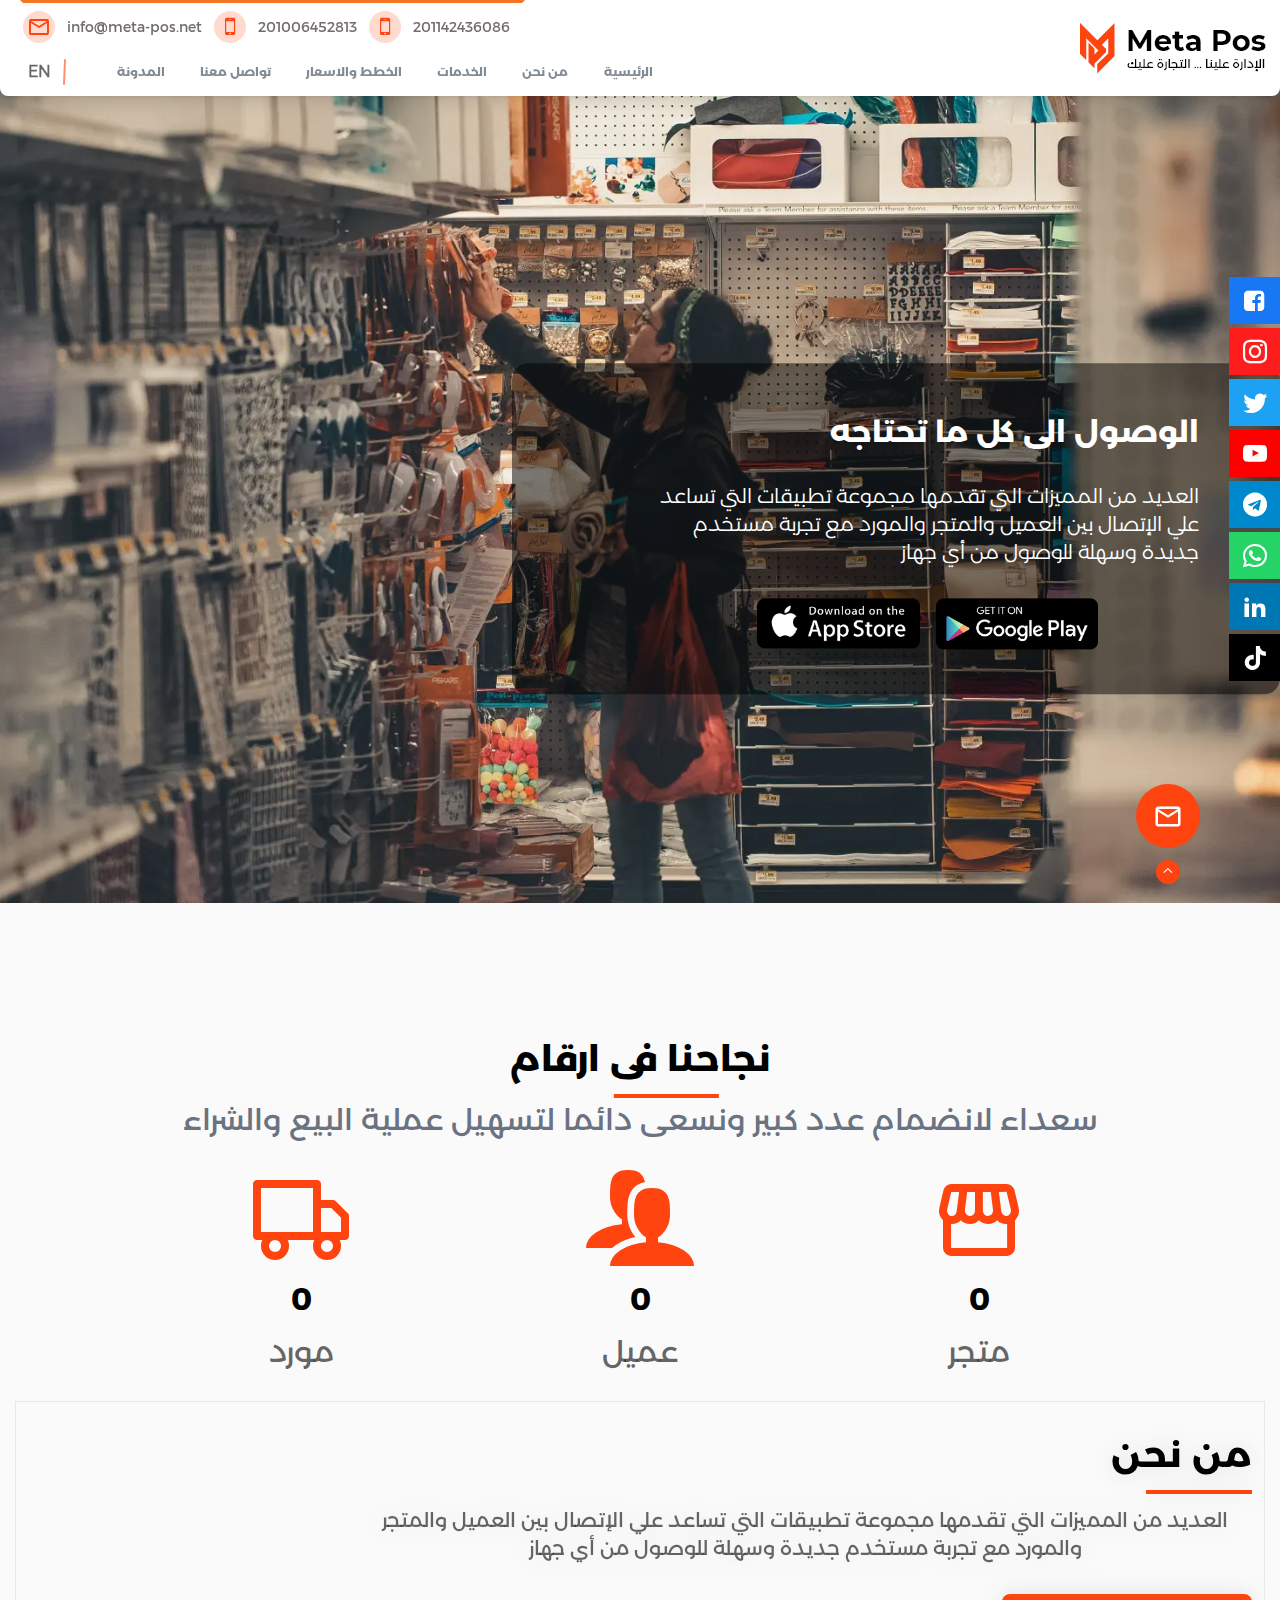
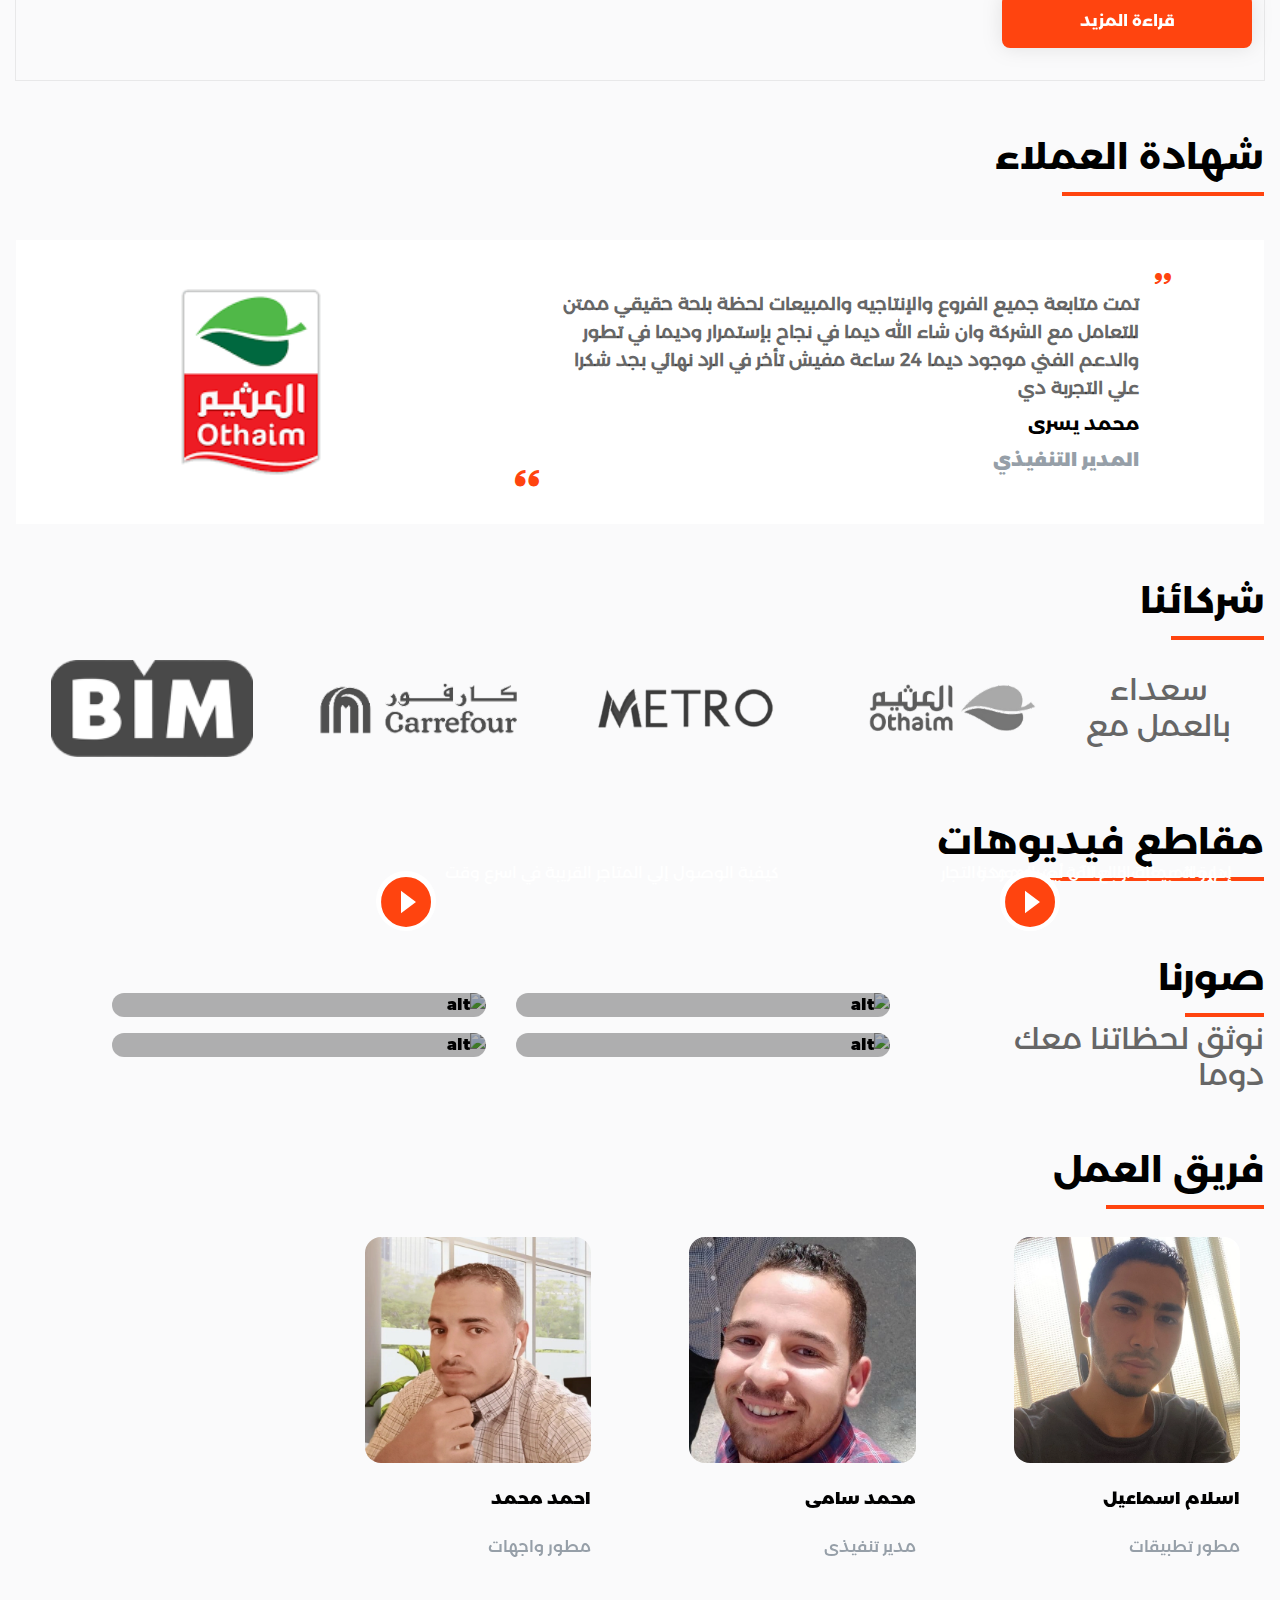
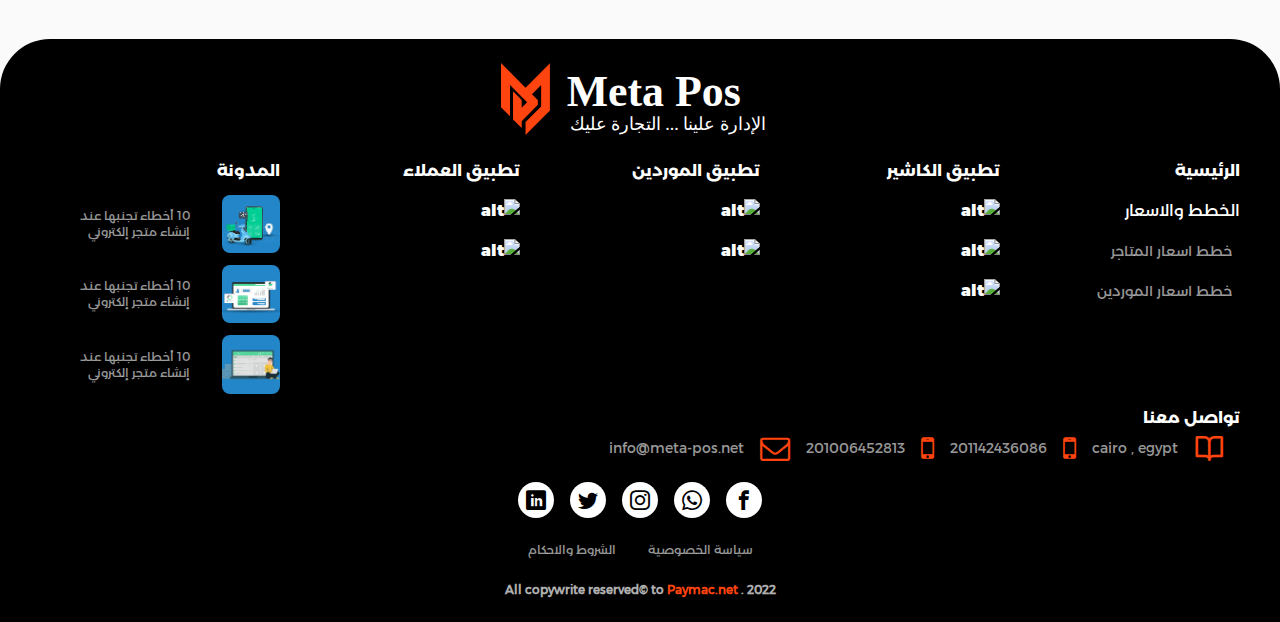
==== commit 1db41aa3: "Update index.html" ====
--- a/index.html
+++ b/index.html
@@ -1 +1,1299 @@
-<!doctype html><html class="scroll-smooth" lang="ar" dir="rtl"><head><meta charset="UTF-8"><meta http-equiv="X-UA-Compatible" content="IE=edge"><meta name="viewport" content="width=device-width,initial-scale=1"><script src="js/leng.js"></script><title>METAPOS</title><meta name="description" content="metapos"><link rel="shortcut icon" href="imges/logo3.svg" type="image/x-icon"><link rel="stylesheet" href="https://cdn.jsdelivr.net/npm/swiper@8/swiper-bundle.min.css"><link rel="stylesheet" href="icomoon/style.css"><link rel="manifest" href="./manifest.json"><link rel="stylesheet" href="./css/index.css"></head><body class="bg-bgColor overflow-x-hidden font-mainfon"><header class="container px-3 maxlg:justify-between justify-end max-h-24 rounded-b-lg sticky top-0 z-[10000000] pt-12 maxmd:py-5 shadow-lg center-flex bg-white"><div class="absolute top-0 rtl:left-5 ltr:right-5 border-[3px] maxmd:hidden pt-2 border-t-[#F47624] border-transparent font-[ArbFONTS-Montserrat-Arabic-Regular]"><div class="allcontact flex items-center"><div class="flex rtl:mr-3 ltr:ml-3 items-center"><a class="items-center flex" href="tel:+201142436086"><p class="text-[#746C6C] text-sm">201142436086</p><p class="text-2xl icon-mobile w-8 h-8 rtl:mr-3 ltr:ml-3 justify-center flex items-center rounded-full bg-mainColor/20 text-mainColor"></p></a></div><div class="flex rtl:mr-3 ltr:ml-3 items-center"><a class="items-center flex" href="tel:+201006452813"><p class="text-[#746C6C] text-sm">201006452813</p><p class="text-2xl icon-mobile w-8 h-8 rtl:mr-3 ltr:ml-3 justify-center flex items-center rounded-full bg-mainColor/20 text-mainColor"></p></a></div><div class="flex rtl:mr-3 ltr:ml-3 items-center"><a class="items-center flex" href="mailto:info@meta-pos.net"><p class="text-[#746C6C] text-sm">info@meta-pos.net</p><p class="text-2xl icon-mail_outline w-8 h-8 rtl:mr-3 ltr:ml-3 justify-center flex items-center rounded-full bg-mainColor/20 text-mainColor"></p></a></div></div></div><div class="logo md:-translate-y-6 maxlg:rtl:mx-8 maxlg:ltr:mx-8 rtl:lg:ml-auto ltr:lg:mr-auto maxmd:rtl:mx-0 maxmd:ltr:mx-0 w-fit"><a href=""><img class="logoPicNav maxmd:hidden" src="imges/Group 37961.webp" alt="" width="100%" height="100%"><img class="logoPicNav md:hidden" src="imges/logoarblack.svg" alt="" width="160"></a><a href=""></a></div><ul class="links center-flex justify-between h-[59px] md:basis-[51%] maxlg:grow maxmd:fixed maxmd:w-[250px] maxmd:h-[100vh] maxmd:flex-col maxmd:top-0 maxmd:items-end maxmd:justify-start rtl:left-[-200%] ltr:right-[-200%] duration-500 maxmd:bg-[#1e2d36]"><div class="closeandlogo z-40 relative hidden maxmd:flex justify-between items-center w-full p-3"><span class="icon-close text-white text-3xl cursor-pointer"></span><a href="index.html"><img class="logo-mobile" src="imges/logoarwhite.svg" alt="alt" width="150"></a></div><div class="overlay fixed top-0 left-0 w-full h-full bg-[#00000012] hidden"></div><li class="maxmd:w-full maxmd:text-end md:h-full maxmd:block flex"><a class="flex items-center justify-end md:hover:text-mainColor maxmd:p-3 text-xs maxmd:hover:bg-[#111827] maxmd:text-white transition-all text-[#2C3E50] font-bold opacity-60 font-[ArbFONTS-Montserrat-Arabic-Bold]" href="index.html">الرئيسية <span class="block md:hidden rtl:mr-2 ltr:ml-2 text-lg icon-home"></span></a></li><li class="maxmd:w-full maxmd:text-end md:h-full maxmd:block flex"><a class="flex items-center justify-end md:hover:text-mainColor maxmd:p-3 text-xs maxmd:hover:bg-[#111827] maxmd:text-white transition-all text-[#2C3E50] font-bold opacity-60 font-[ArbFONTS-Montserrat-Arabic-Bold]" href="whoarewe.html">من نحن <span class="block md:hidden rtl:mr-2 ltr:ml-2 text-lg icon-users"></span></a></li><li class="maxmd:w-full maxmd:text-end md:h-full maxmd:block flex group"><a class="flex items-center justify-end md:hover:text-mainColor maxmd:p-3 text-xs maxmd:hover:bg-[#111827] maxmd:text-white transition-all text-[#2C3E50] font-bold opacity-60 font-[ArbFONTS-Montserrat-Arabic-Bold]" href="#">الخدمات <span class="block md:hidden rtl:mr-2 ltr:ml-2 text-lg icon-cog1"></span></a><div class="container group-hover:opacity-100 ltr:group-hover:left-0 rtl:group-hover:right-0 group-hover:top-[85%] group-hover:z-50 border-[#DEDEDE] -z-50 border opacity-0 rounded-lg maxmd:hidden magemanue ltr:left-[-200%] rtl:right-[-200%] duration-300 bg-white absolute top-[115%] w-full px-3 py-6"><div class="row flex items-center justify-between"><div class="title w-[15%]"><h1 class="font-[ArbFONTS-Montserrat-Arabic-Regular] text-[#666666] text-[2.6rem] w-10 maxlg:text-2xl">المتاجر</h1></div><div class="slider-partners grow w-[65%]"><div class="swiper mySwiper1 w-[85%]"><div class="swiper-wrapper items-center"><div class="swiper-slide w-full"><a href="story.html"><img class="w-full grayscale duration-300 hover:grayscale-0" src="imges/partners/1.png" alt="alt"></a></div><div class="swiper-slide w-full"><a href="story.html"><img class="w-full grayscale duration-300 hover:grayscale-0" src="imges/partners/2.png" alt="alt"></a></div><div class="swiper-slide w-full"><a href="story.html"><img class="w-full grayscale duration-300 hover:grayscale-0" src="imges/partners/3.png" alt="alt"></a></div><div class="swiper-slide w-full"><a href="story.html"><img class="w-full grayscale duration-300 hover:grayscale-0" src="imges/partners/4.png" alt="alt"></a></div></div></div></div><div class="flex-grow-0 rtl:mr-4 ltr:ml-4"><a class="font-[ArbFONTS-Montserrat-Arabic-Regular] text-[#666666] hover:text-mainColor text-2xl maxlg:text-xl" href="stores.html">عرض الجميع</a></div></div><hr class="border-[#DEDEDE] border-1 my-14"><div class="row flex items-center justify-between"><div class="title w-[15%]"><h1 class="font-[ArbFONTS-Montserrat-Arabic-Regular] text-[#666666] text-[2.6rem] w-10 maxlg:text-2xl">الموردين</h1></div><div class="slider-partners grow w-[65%]"><div class="swiper mySwiper1 w-[85%]"><div class="swiper-wrapper items-center"><div class="swiper-slide w-full"><a href="Suppliers.html"><img class="w-full grayscale duration-300 hover:grayscale-0" src="imges/partners/1.png" alt="alt"></a></div><div class="swiper-slide w-full"><a href="Suppliers.html"><img class="w-full grayscale duration-300 hover:grayscale-0" src="imges/partners/2.png" alt="alt"></a></div><div class="swiper-slide w-full"><a href="Suppliers.html"><img class="w-full grayscale duration-300 hover:grayscale-0" src="imges/partners/3.png" alt="alt"></a></div><div class="swiper-slide w-full"><a href="Suppliers.html"><img class="w-full grayscale duration-300 hover:grayscale-0" src="imges/partners/4.png" alt="alt"></a></div></div></div></div><div class="flex-grow-0 rtl:mr-4 ltr:ml-4"><a class="font-[ArbFONTS-Montserrat-Arabic-Regular] text-[#666666] hover:text-mainColor text-2xl maxlg:text-xl" href="Suppliers.html">عرض الجميع</a></div></div></div></li><li class="maxmd:w-full maxmd:text-end md:h-full maxmd:block flex"><a class="flex items-center justify-end md:hover:text-mainColor maxmd:p-3 text-xs maxmd:hover:bg-[#111827] maxmd:text-white transition-all text-[#2C3E50] font-bold opacity-60 font-[ArbFONTS-Montserrat-Arabic-Bold]" href="salary.html">الخطط والاسعار <span class="block md:hidden rtl:mr-2 ltr:ml-2 text-lg icon-currency-dollar"></span></a></li><li class="maxmd:w-full maxmd:text-end md:h-full maxmd:block flex"><a class="flex items-center justify-end md:hover:text-mainColor maxmd:p-3 text-xs maxmd:hover:bg-[#111827] maxmd:text-white transition-all text-[#2C3E50] font-bold opacity-60 font-[ArbFONTS-Montserrat-Arabic-Bold]" href="connect.html">تواصل معنا <span class="block md:hidden rtl:mr-2 ltr:ml-2 text-lg icon-phone"></span></a></li><li class="maxmd:w-full maxmd:text-end md:h-full maxmd:block flex"><a class="flex items-center justify-end md:hover:text-mainColor maxmd:p-3 text-xs maxmd:hover:bg-[#111827] maxmd:text-white transition-all text-[#2C3E50] font-bold opacity-60 font-[ArbFONTS-Montserrat-Arabic-Bold]" href="blog.html">المدونة <span class="block md:hidden rtl:mr-2 ltr:ml-2 text-lg icon-blogger"></span></a></li><li class="language maxmd:z-40 opacity-60 maxmd:hover:bg-[#111827] flex justify-end maxmd:m-0 maxmd:p-3 maxmd:w-full font-bold center-flex mx-4 uppercase cursor-pointer maxmd:text-white"><img class="rtl:ml-3 ltr:mr-3 block" src="imges/line-hor.svg" alt="alt"> <span class="font-['ArbFONTS-Montserrat-Arabic-Light']">en</span></li><div class="h-[inherit] items-end w-full hidden maxmd:flex"></div></ul><div class="sochilaside maxmd:hidden w-fit fixed top-[calc(20%+97px)] maxmd:top-[14%] rtl:right-0 ltr:left-0 z-[91111111111111]"><div class="icon mb-1 w-[51px] duration-300 hover:w-[65px] h-[47px] bg-[#1877f2]"><a class="flex items-center justify-center w-full h-full" href=""><span class="text-white text-2xl icon-facebook-square"></span></a></div><div class="icon mb-1 w-[51px] duration-300 hover:w-[65px] h-[47px] bg-[#fd1d1d]"><a class="flex items-center justify-center w-full h-full" href=""><span class="text-white text-2xl icon-instagram"></span></a></div><div class="icon mb-1 w-[51px] duration-300 hover:w-[65px] h-[47px] bg-[#1da1f2]"><a class="flex items-center justify-center w-full h-full" href=""><span class="text-white text-2xl icon-twitter"></span></a></div><div class="icon mb-1 w-[51px] duration-300 hover:w-[65px] h-[47px] bg-[#ff0000]"><a class="flex items-center justify-center w-full h-full" href=""><span class="text-white text-2xl icon-youtube"></span></a></div><div class="icon mb-1 w-[51px] duration-300 hover:w-[65px] h-[47px] bg-[#0088cc]"><a class="flex items-center justify-center w-full h-full" href=""><span class="text-white text-2xl icon-telegram"></span></a></div><div class="icon mb-1 w-[51px] duration-300 hover:w-[65px] h-[47px] bg-[#25d366]"><a class="flex items-center justify-center w-full h-full" href=""><span class="text-white text-2xl icon-whatsapp"></span></a></div><div class="icon mb-1 w-[51px] duration-300 hover:w-[65px] h-[47px] bg-[#0077b5]"><a class="flex items-center justify-center w-full h-full" href=""><span class="text-white text-2xl icon-linkedin2"></span></a></div><div class="icon mb-1 w-[51px] duration-300 hover:w-[65px] h-[47px] bg-[#000000]"><a class="flex items-center justify-center w-full h-full" href=""><span class="text-white text-2xl icon-tiktok"></span></a></div></div><div class="togle hidden maxmd:block"><span class="cursor-pointer icon-align-justify text-4xl text-mainColor"></span></div></header><div class="swiper mySwiper3 h-[calc(100vh+42px)] maxmd:h-[calc(100vh+54px)] bg-cover bg-center relative top-[-135.47px]"><div class="swiper-wrapper"><div class="swiper-slide"><nav class="main-nav"><img class="absolute top-0 left-0 w-full h-full object-cover" src="imges/bg.webp" alt="alt"><div class="content z-20 font-[ArbFONTS-Montserrat-Arabic-Light] rtl:right-0 ltr:left-0 rtl:maxmd:right-0 ltr:maxmd:left-0 absolute top-[calc(50%+97px)] bg-black/50 pt-[51px] pr-[81px] pb-[45px] pl-[144px] maxmd:p-10 max-w-[60%] maxmd:max-w-full rounded-2xl -translate-y-1/2"><h1 class="text-white text-3xl maxmd:text-2xl maxsm:text-xl font-[ArbFONTS-Montserrat-Arabic-Bold]">الوصول الى كل ما تحتاجه</h1><p class="text-white text-xl my-8 maxmd:my-4 maxmd:text-base">العديد من المميزات التي تقدمها مجموعة تطبيقات التي تساعد علي الإتصال بين العميل والمتجر والمورد مع تجربة مستخدم جديدة وسهلة للوصول من أي جهاز</p><div class="flex items-center justify-center w-full"><a class="block w-1/2 md:w-[30%] mx-2" href=""><img class="w-full mx-auto" src="./imges/play.png" alt="alt"></a><a class="block w-1/2 md:w-[30%] mx-2" href=""><img class="w-full mx-auto" src="./imges/app.png" alt="alt"></a></div></div></nav></div><div class="swiper-slide"><nav class="main-nav"><img class="absolute top-0 left-0 w-full h-full object-cover" src="imges/bg.webp" alt="alt"><div class="content z-20 font-[ArbFONTS-Montserrat-Arabic-Light] rtl:right-0 ltr:left-0 rtl:maxmd:right-0 ltr:maxmd:left-0 absolute top-[calc(50%+97px)] bg-black/50 pt-[51px] pr-[81px] pb-[45px] pl-[144px] maxmd:p-10 max-w-[60%] maxmd:max-w-full rounded-2xl -translate-y-1/2"><h1 class="text-white text-3xl maxmd:text-2xl maxsm:text-xl font-[ArbFONTS-Montserrat-Arabic-Bold]">الوصول الى كل ما تحتاجه</h1><p class="text-white text-xl my-8 maxmd:my-4 maxmd:text-base">العديد من المميزات التي تقدمها مجموعة تطبيقات التي تساعد علي الإتصال بين العميل والمتجر والمورد مع تجربة مستخدم جديدة وسهلة للوصول من أي جهاز</p><div class="flex items-center justify-center w-full"><a class="block w-1/2 md:w-[30%] mx-2" href=""><img class="w-full mx-auto" src="./imges/play.png" alt="alt"></a><a class="block w-1/2 md:w-[30%] mx-2" href=""><img class="w-full mx-auto" src="./imges/app.png" alt="alt"></a></div></div></nav></div><div class="swiper-slide"><nav class="main-nav"><img class="absolute top-0 left-0 w-full h-full object-cover" src="imges/bg.webp" alt="alt"><div class="content z-20 font-[ArbFONTS-Montserrat-Arabic-Light] rtl:right-0 ltr:left-0 rtl:maxmd:right-0 ltr:maxmd:left-0 absolute top-[calc(50%+97px)] bg-black/50 pt-[51px] pr-[81px] pb-[45px] pl-[144px] maxmd:p-10 max-w-[60%] maxmd:max-w-full rounded-2xl -translate-y-1/2"><h1 class="text-white text-3xl maxmd:text-2xl maxsm:text-xl font-[ArbFONTS-Montserrat-Arabic-Bold]">الوصول الى كل ما تحتاجه</h1><p class="text-white text-xl my-8 maxmd:my-4 maxmd:text-base">العديد من المميزات التي تقدمها مجموعة تطبيقات التي تساعد علي الإتصال بين العميل والمتجر والمورد مع تجربة مستخدم جديدة وسهلة للوصول من أي جهاز</p><div class="flex items-center justify-center w-full"><a class="block w-1/2 md:w-[30%] mx-2" href=""><img class="w-full mx-auto" src="./imges/play.png" alt="alt"></a><a class="block w-1/2 md:w-[30%] mx-2" href=""><img class="w-full mx-auto" src="./imges/app.png" alt="alt"></a></div></div></nav></div><div class="swiper-slide"><nav class="main-nav"><img class="absolute top-0 left-0 w-full h-full object-cover" src="imges/bg.webp" alt="alt"><div class="content z-20 font-[ArbFONTS-Montserrat-Arabic-Light] rtl:right-0 ltr:left-0 rtl:maxmd:right-0 ltr:maxmd:left-0 absolute top-[calc(50%+97px)] bg-black/50 pt-[51px] pr-[81px] pb-[45px] pl-[144px] maxmd:p-10 max-w-[60%] maxmd:max-w-full rounded-2xl -translate-y-1/2"><h1 class="text-white text-3xl maxmd:text-2xl maxsm:text-xl font-[ArbFONTS-Montserrat-Arabic-Bold]">الوصول الى كل ما تحتاجه</h1><p class="text-white text-xl my-8 maxmd:my-4 maxmd:text-base">العديد من المميزات التي تقدمها مجموعة تطبيقات التي تساعد علي الإتصال بين العميل والمتجر والمورد مع تجربة مستخدم جديدة وسهلة للوصول من أي جهاز</p><div class="flex items-center justify-center w-full"><a class="block w-1/2 md:w-[30%] mx-2" href=""><img class="w-full mx-auto" src="./imges/play.png" alt="alt"></a><a class="block w-1/2 md:w-[30%] mx-2" href=""><img class="w-full mx-auto" src="./imges/app.png" alt="alt"></a></div></div></nav></div><div class="swiper-slide"><nav class="main-nav"><img class="absolute top-0 left-0 w-full h-full object-cover" src="imges/bg.webp" alt="alt"><div class="content z-20 font-[ArbFONTS-Montserrat-Arabic-Light] rtl:right-0 ltr:left-0 rtl:maxmd:right-0 ltr:maxmd:left-0 absolute top-[calc(50%+97px)] bg-black/50 pt-[51px] pr-[81px] pb-[45px] pl-[144px] maxmd:p-10 max-w-[60%] maxmd:max-w-full rounded-2xl -translate-y-1/2"><h1 class="text-white text-3xl maxmd:text-2xl maxsm:text-xl font-[ArbFONTS-Montserrat-Arabic-Bold]">الوصول الى كل ما تحتاجه</h1><p class="text-white text-xl my-8 maxmd:my-4 maxmd:text-base">العديد من المميزات التي تقدمها مجموعة تطبيقات التي تساعد علي الإتصال بين العميل والمتجر والمورد مع تجربة مستخدم جديدة وسهلة للوصول من أي جهاز</p><div class="flex items-center justify-center w-full"><a class="block w-1/2 md:w-[30%] mx-2" href=""><img class="w-full mx-auto" src="./imges/play.png" alt="alt"></a><a class="block w-1/2 md:w-[30%] mx-2" href=""><img class="w-full mx-auto" src="./imges/app.png" alt="alt"></a></div></div></nav></div></div></div><div class="numbers -mt-0"><div class="container"><h1 class="main-title after:w-[40%] ltr:after:left-1/2 after:-translate-x-1/2 mx-auto">نجاحنا فى ارقام</h1><h1 class="text-gray-500 text-center text-3xl maxmd:text-lg font-[ArbFONTS-Montserrat-Arabic-Regular]">سعداء لانضمام عدد كبير ونسعى دائما لتسهيل عملية البيع والشراء</h1><div class="cards my-8 flex maxsm:flex-col justify-evenly items-center"><div class="card maxsm:mb-4 flex items-center flex-col text-2xl"><span class="icon-storefront text-mainColor maxsm:text-5xl text-8xl"></span><h1 class="number my-4 maxsm:text-xl font-bold text-3xl font-[ArbFONTS-Montserrat-Arabic-Bold]" data-goal="100">0</h1><h1 class="gend text-black/60 text-3xl maxsm:text-xl font-[ArbFONTS-Montserrat-Arabic-Regular]">متجر</h1></div><div class="card maxsm:mb-4 flex items-center flex-col text-2xl"><span class="icon-users text-mainColor maxsm:text-5xl text-8xl"></span><h1 class="number my-4 maxsm:text-xl font-bold text-3xl font-[ArbFONTS-Montserrat-Arabic-Bold]" data-goal="300">0</h1><h1 class="gend text-black/60 text-3xl maxsm:text-xl font-[ArbFONTS-Montserrat-Arabic-Regular]">عميل</h1></div><div class="card maxsm:mb-4 flex items-center flex-col text-2xl"><span class="icon-truck text-mainColor maxsm:text-5xl text-8xl"></span><h1 class="number my-4 maxsm:text-xl font-bold text-3xl font-[ArbFONTS-Montserrat-Arabic-Bold]" data-goal="500">0</h1><h1 class="gend text-black/60 text-3xl maxsm:text-xl font-[ArbFONTS-Montserrat-Arabic-Regular]">مورد</h1></div></div></div></div><section class="about mb-mainMargin"><div class="container rounded-2xl"><div class="content px-3 py-8 flex items-center justify-between shadow-[0px_0px_0px_1px_#00000012] drop-shadow-[0px_0px_10px_#0000001A]"><div class="left w-[73%] maxmd:w-full text-center"><h1 class="main-title">من نحن</h1><p class="my-8 text-black/60 text-xl maxmd:text-base maxmd:text-start font-[ArbFONTS-Montserrat-Arabic-Regular]">العديد من المميزات التي تقدمها مجموعة تطبيقات التي تساعد علي الإتصال بين العميل والمتجر والمورد مع تجربة مستخدم جديدة وسهلة للوصول من أي جهاز</p><a class="btn flex items-center justify-center" href="whoarewe.html">قراءة المزيد</a></div><div class="w-[15%] maxmd:hidden"><div class="imges w-full"><img class="w-full opacity-40" data-src="./imges/Path 1.svg" alt=""></div></div></div></div></section><section class="customers-evaluation my-mainMargin"><div class="container bg-[#FAFAFB]"><h1 class="main-title">شهادة العملاء</h1><div class="swiper mySwiper66"><div class="swiper-wrapper"><div class="swiper-slide"><div class="content center-flex justify-around mt-10 bg-white p-8"><div class="text relative w-1/2 maxmd:w-full"><p class="text-black/60 text-lg maxsm:w-full maxsm:text-sm text-start font-bold font-[ArbFONTS-Montserrat-Arabic-Regular]">تمت متابعة جميع الفروع والإنتاجيه والمبيعات لحظة بلحة حقيقي ممتن للتعامل مع الشركة وان شاء الله ديما في نجاح بإستمرار وديما في تطور والدعم الفني موجود ديما 24 ساعة مفيش تأخر في الرد نهائي بجد شكرا علي التجربة دي</p><p class="my-2 font-bold text-lg maxmd:text-sm font-[ArbFONTS-Montserrat-Arabic-Bold]">محمد يسرى</p><p class="text-[#969FA8] text-lg maxsm:text-sm">المدير التنفيذي</p><span class="icon-quotes-right absolute -top-5 rtl:-right-8 ltr:-left-8 ltr:rotate-180 text-mainColor"></span><span class="icon-quotes-left absolute -bottom-5 rtl:-left-8 ltr:-right-8 ltr:rotate-180 text-mainColor text-2xl"></span></div><div class="imeg maxmd:hidden"><img src="imges/breand.png" alt="alt"></div></div></div></div><div class="swiper-button-next w-10 h-10 bg-mainColor after:content-['next'] maxmd:hidden after:text-lg text-white rounded-full"></div><div class="swiper-button-prev w-10 h-10 bg-mainColor after:content-['prev'] maxmd:hidden after:text-lg text-white rounded-full"></div></div></div></section><section class="partners my-mainMargin"><div class="container"><h1 class="title main-title">شركائنا</h1><div class="content center-flex justify-between mt-8"><div class="text text-[#666666] w-[15%] text-3xl mx-3 text-center maxmd:text-base maxmd:font-bold font-[ArbFONTS-Montserrat-Arabic-Regular]">سعداء بالعمل مع</div><div class="slider-partners grow w-[82%]"><div class="swiper mySwiper maxsm:w-[75%]"><div class="swiper-wrapper items-center"><div class="swiper-slide w-full"><a href=""><img class="w-[85%] grayscale duration-300 hover:grayscale-0" src="imges/partners/1.png" alt="alt"></a></div><div class="swiper-slide w-full"><a href=""><img class="w-[85%] grayscale duration-300 hover:grayscale-0" src="imges/partners/2.png" alt="alt"></a></div><div class="swiper-slide w-full"><a href=""><img class="w-[85%] grayscale duration-300 hover:grayscale-0" src="imges/partners/3.png" alt="alt"></a></div><div class="swiper-slide w-full"><a href=""><img class="w-[85%] grayscale duration-300 hover:grayscale-0" src="imges/partners/4.png" alt="alt"></a></div></div></div></div></div></div></section><section class="video bg-[#FAFAFB] my-mainMargin"><div class="container"><h1 class="title main-title">مقاطع فيديوهات</h1><div class="video-container flex justify-between mt-10 maxmd:flex-col"><div class="left mx-4 flex flex-col justify-between w-[35%] maxmd:w-full maxmd:m-0"><div class="part maxmd:mb-2 relative h-[calc(50%-0.5rem)] w-full" src="https://www.youtube.com/watch?v=jMaa-oJIO0M"><img class="h-full w-full" data-src="imges/videos/1.webp" alt=""><div class="overlay absolute top-0 left-0 w-full h-full" style="background:transparent linear-gradient(180deg,#00000000 0,#545454A3 100%) 0 0 no-repeat padding-box"><h1 class="text-white bottom-4 maxsm:bottom-0 text-base ltr:left-4 rtl:right-4 maxsm:text-sm absolute font-[ArbFONTS-Montserrat-Arabic-Regular]">سهولة عملبة اللبع الآن أصبح ممكنا</h1><span class="icon-play_circle_filled bg-white text-mainColor absolute top-1/2 left-1/2 -translate-x-1/2 -translate-y-1/2 cursor-pointer rounded-full text-6xl"></span></div></div><div class="part maxmd:mb-2 relative h-[calc(50%-0.5rem)] w-full]" src="https://www.youtube.com/watch?v=jMaa-oJIO0M"><img class="h-full w-full" data-src="imges/videos/2.webp" alt=""><div class="overlay absolute top-0 left-0 w-full h-full" style="background:transparent linear-gradient(180deg,#00000000 0,#545454A3 100%) 0 0 no-repeat padding-box"><h1 class="text-white bottom-4 maxsm:bottom-0 text-base ltr:left-4 rtl:right-4 maxsm:text-sm absolute font-[ArbFONTS-Montserrat-Arabic-Regular]">إدارة المبيعات والعلاقة بين المورد والتجار</h1><span class="icon-play_circle_filled bg-white text-mainColor absolute top-1/2 left-1/2 -translate-x-1/2 -translate-y-1/2 cursor-pointer rounded-full text-6xl"></span></div></div></div><div class="right grow w-[60%] maxmd:w-full maxmd:m-0"><div class="part maxmd:mb-2 relative w-full h-full" src="https://www.youtube.com/watch?v=jMaa-oJIO0M"><img class="h-full w-full" data-src="imges/videos/3.webp" alt=""><div class="overlay absolute top-0 left-0 w-full h-full" style="background:transparent linear-gradient(180deg,#00000000 0,#545454A3 100%) 0 0 no-repeat padding-box"><h1 class="text-white bottom-4 maxsm:bottom-0 text-base ltr:left-4 rtl:right-4 maxsm:text-sm absolute font-[ArbFONTS-Montserrat-Arabic-Regular]">كيفية الوصول إلي المتاجر القريبة في اسرع وقت</h1><span class="icon-play_circle_filled bg-white text-mainColor absolute top-1/2 left-1/2 -translate-x-1/2 -translate-y-1/2 cursor-pointer rounded-full text-6xl"></span></div></div></div></div></div></section><section class="pic my-mainMargin"><div class="container"><div class="content flex items-center justify-between ]"><div class="left w-[25%] ltr:dir-[rtl] rtl:dir-[ltr]"><h1 class="main-title">صورنا</h1><h1 class="text-[#666666] mt-4 text-3xl maxmd:text-2xl maxsm:text-base maxsm:font-bold font-[ArbFONTS-Montserrat-Arabic-Regular]">نوثق لحظاتنا معك دوما</h1></div><div class="right w-[70%] relative"><div class="swiper mySwiper2 md:rtl:pl-24 md:ltr:pr-24"><div class="swiper-wrapper items-center"><div class="swiper-slide"><div class="relative w-full h-[calc(50%-0.5rem)] mb-4"><div class="absolute rounded-2xl top-0 left-0 w-full h-full duration-300 hover:bg-transparent bg-black/30"></div><img class="w-full object-fill rounded-2xl h-full" src="https://i.picsum.photos/id/164/450/290.jpg?hmac=LvNSNfTFTi4o00wUKKUjfID_YPgeR7a_wZzN82OjizU" alt="alt"></div><div class="relative w-full h-[calc(50%-0.5rem)]"><div class="absolute rounded-2xl top-0 left-0 w-full h-full duration-300 hover:bg-transparent bg-black/30"></div><img class="w-full object-fill rounded-2xl h-full" src="https://i.picsum.photos/id/164/450/290.jpg?hmac=LvNSNfTFTi4o00wUKKUjfID_YPgeR7a_wZzN82OjizU" alt="alt"></div></div></div></div><div class="btns absolute -bottom-12 rtl:left-1/2 ltr:right-1/2 mb-3"><div class="swiper-button-prev rotate-180 text-black after:text-2xl after:content-['prev'] top-[110%]"></div><div class="swiper-button-next rotate-180 text-black after:text-2xl after:content-['next'] top-[110%]"></div></div></div></div></div></section></body><section class="team my-mainMargin"><div class="container"><h1 class="main-title title">فريق العمل</h1><div></div><div class="swiper mySwiperTeam"><div class="swiper-wrapper"><div class="swiper-slide"><div class="part p-6 transition-all duration-500 rounded-2xl group hover:bg-black/5 hover:"><div class="relative w-full mx-auto"><img class="rounded-2xl duration-500 w-full group-hover:scale-[1.1]" src="imges/team/1.png" alt="alt"><div class="overlay duration-500 absolute top-0 left-0 bg-[#0000004d] w-full h-full group-hover:scale-[1.1] rounded-2xl hidden group-hover:flex"><div class="icons absolute w-[90%] justify-between top-1/2 left-1/2 -translate-x-1/2 -translate-y-1/2 flex"><div class="icon"><a class="w-8 h-8 rounded-full center-flex justify-center bg-[#00000030] hover:bg-mainColor" href=""><span class="icon-facebook1 text-white"></span></a></div><div class="icon"><a class="w-8 h-8 rounded-full center-flex justify-center bg-[#00000030] hover:bg-mainColor" href=""><span class="icon-twitter text-white"></span></a></div><div class="icon"><a class="w-8 h-8 rounded-full center-flex justify-center bg-[#00000030] hover:bg-mainColor" href=""><span class="icon-linkedin text-white"></span></a></div></div></div></div><h1 class="my-6 font-bold text-base maxsm:text-sm">اسلام اسماعيل</h1><p class="text-[#969FA8] text-base font-[ArbFONTS-Montserrat-Arabic-Medium] maxsm:text-sm">مطور تطبيقات</p></div></div><div class="swiper-slide"><div class="part p-6 transition-all duration-500 rounded-2xl group hover:bg-black/5 hover:"><div class="relative w-full mx-auto"><img class="rounded-2xl duration-500 w-full group-hover:scale-[1.1]" src="imges/team/2.png" alt="alt"><div class="overlay duration-500 absolute top-0 left-0 bg-[#0000004d] w-full h-full group-hover:scale-[1.1] rounded-2xl hidden group-hover:flex"><div class="icons absolute w-[90%] justify-between top-1/2 left-1/2 -translate-x-1/2 -translate-y-1/2 flex"><div class="icon"><a class="w-8 h-8 rounded-full center-flex justify-center bg-[#00000030] hover:bg-mainColor" href=""><span class="icon-facebook1 text-white"></span></a></div><div class="icon"><a class="w-8 h-8 rounded-full center-flex justify-center bg-[#00000030] hover:bg-mainColor" href=""><span class="icon-twitter text-white"></span></a></div><div class="icon"><a class="w-8 h-8 rounded-full center-flex justify-center bg-[#00000030] hover:bg-mainColor" href=""><span class="icon-linkedin text-white"></span></a></div></div></div></div><h1 class="my-6 font-bold text-base maxsm:text-sm">محمد سامى</h1><p class="text-[#969FA8] text-base font-[ArbFONTS-Montserrat-Arabic-Medium] maxsm:text-sm">مدير تنفيذى</p></div></div><div class="swiper-slide"><div class="part p-6 transition-all duration-500 rounded-2xl group hover:bg-black/5 hover:"><div class="relative w-full mx-auto"><img class="rounded-2xl duration-500 w-full group-hover:scale-[1.1]" src="imges/team/3.png" alt="alt"><div class="overlay duration-500 absolute top-0 left-0 bg-[#0000004d] w-full h-full group-hover:scale-[1.1] rounded-2xl hidden group-hover:flex"><div class="icons absolute w-[90%] justify-between top-1/2 left-1/2 -translate-x-1/2 -translate-y-1/2 flex"><div class="icon"><a class="w-8 h-8 rounded-full center-flex justify-center bg-[#00000030] hover:bg-mainColor" href=""><span class="icon-facebook1 text-white"></span></a></div><div class="icon"><a class="w-8 h-8 rounded-full center-flex justify-center bg-[#00000030] hover:bg-mainColor" href=""><span class="icon-twitter text-white"></span></a></div><div class="icon"><a class="w-8 h-8 rounded-full center-flex justify-center bg-[#00000030] hover:bg-mainColor" href=""><span class="icon-linkedin text-white"></span></a></div></div></div></div><h1 class="my-6 font-bold text-base maxsm:text-sm">احمد محمد</h1><p class="text-[#969FA8] text-base font-[ArbFONTS-Montserrat-Arabic-Medium] maxsm:text-sm">مطور واجهات</p></div></div></div></div></div></section><div class="fixed ltr:left-20 rtl:right-20 maxmd:ltr:left-10 maxmd:rtl:right-10 bottom-4 z-[91111111111119]"><div class="mail"><a href="mailto:info@meta-pos.net"><span class="rounded-full bg-mainColor flex items-center justify-center cursor-pointer hover:bg-white hover:rotate-180 hover:text-black duration-300 text-3xl w-16 h-16 text-white icon-mail_outline"></span></a></div><div class="totop mt-3"><span class="totopBtn rounded-full mx-auto bg-mainColor flex items-center justify-center cursor-pointer hover:bg-white hover:text-black duration-300 text-[0.6rem] font-bold w-6 h-6 text-white icon-chevron-thin-up" onclick="window.scrollTo(0,0)"></span></div></div><footer class="footer bg-black p-6 rounded-t-[50px] relative"><div class="container"><div class="logo mb-6"><img class="block mx-auto" src="./imges/logoarwhite.svg" alt=""></div><div class="footer-links maxmd:justify-center flex maxmd:items-center justify-between maxmd:flex-wrap"><div class="col maxmd:mb-2 maxmd:text-center w-[calc(100%/5)] maxmd:w-auto text-white"><h1 class="title maxsm:text-sm text-base maxsm:mb-4 font-[ArbFONTS-Montserrat-Arabic-Bold]"><a href="">الرئيسية</a></h1><ul class=""><a href=""></a><li class="mb-4"><a class="text-base font-[ArbFONTS-Montserrat-Arabic-Regular] my-4 block maxmd:my-2 maxmd:text-sm" href="">الخطط والاسعار</a><ul class="mx-2 text-white/60"><li class="my-4"><a class="text-sm maxmd:text-xs font-[ArbFONTS-Montserrat-Arabic-Regular]" href="salary.html">خطط اسعار المتاجر</a></li><li class="my-4"><a class="text-sm maxmd:text-xs font-[ArbFONTS-Montserrat-Arabic-Regular]" href="salary.html">خطط اسعار الموردين</a></li></ul></li></ul></div><div class="col maxmd:mb-2 maxmd:text-center w-[calc(100%/5)] maxmd:w-auto text-white"><h1 class="maxsm:text-sm text-base maxsm:mb-4 font-[ArbFONTS-Montserrat-Arabic-Bold]">تطبيق الكاشير</h1><a class="block my-4 w-[70%] maxmd:w-[75%] maxmd:mx-auto" href=""><img data-src="./imges/play.png" alt="alt"></a><a class="block my-4 w-[70%] maxmd:w-[75%] maxmd:mx-auto" href=""><img data-src="./imges/app.png" alt="alt"></a><a class="block my-4 w-[70%] maxmd:w-[75%] maxmd:mx-auto" href=""><img data-src="./imges/winphone.png" alt="alt"></a></div><div class="col maxmd:mb-2 maxmd:text-center w-[calc(100%/5)] maxmd:w-auto text-white"><h1 class="maxsm:text-sm text-base maxsm:mb-4 font-[ArbFONTS-Montserrat-Arabic-Bold]">تطبيق الموردين</h1><a class="block my-4 w-[70%] maxmd:w-[75%] maxmd:mx-auto" href=""><img data-src="./imges/play.png" alt="alt"></a><a class="block my-4 w-[70%] maxmd:w-[75%] maxmd:mx-auto" href=""><img data-src="./imges/app.png" alt="alt"></a></div><div class="col maxmd:mb-2 maxmd:text-center w-[calc(100%/5)] maxmd:w-auto text-white"><h1 class="maxsm:text-sm text-base maxsm:mb-4 font-[ArbFONTS-Montserrat-Arabic-Bold]">تطبيق العملاء</h1><a class="block my-4 w-[70%] maxmd:w-[75%] maxmd:mx-auto" href=""><img data-src="./imges/play.png" alt="alt"></a><a class="block my-4 w-[70%] maxmd:w-[75%] maxmd:mx-auto" href=""><img data-src="./imges/app.png" alt="alt"></a></div><div class="col maxmd:mb-2 maxmd:text-center w-[calc(100%/5)] text-white maxmd:w-auto"><h1 class="title text-base maxsm:text-sm font-[ArbFONTS-Montserrat-Arabic-Bold]">المدونة</h1><div><div class="card my-3 flex items-center"><div class="imges"><img class="rounded-lg h-full maxmd:w-full w-[75%]" src="imges/Group 38159.png" alt=""></div><a class="text-white/60 mx-3 font-[ArbFONTS-Montserrat-Arabic-Regular] text-xs" href="">10 أخطاء تجنبها عند إنشاء متجر إلكتروني</a></div><div class="card my-3 flex items-center"><div class="imges"><img class="rounded-lg h-full maxmd:w-full w-[75%]" src="imges/Group 38160.png" alt=""></div><a class="text-white/60 mx-3 font-[ArbFONTS-Montserrat-Arabic-Regular] text-xs" href="">10 أخطاء تجنبها عند إنشاء متجر إلكتروني</a></div><div class="card my-3 flex items-center"><div class="imges"><img class="rounded-lg h-full maxmd:w-full w-[75%]" src="imges/Group 38162.png" alt=""></div><a class="text-white/60 mx-3 font-[ArbFONTS-Montserrat-Arabic-Regular] text-xs" href="">10 أخطاء تجنبها عند إنشاء متجر إلكتروني</a></div></div></div></div><div class="content mb-4"><h1 class="text-white maxsm:text-sm text-base maxsm:mb-4 font-[ArbFONTS-Montserrat-Arabic-Bold]">تواصل معنا</h1><ul class="foot-icons flex maxmd:flex-col"><li class="text-white/60"><a class="flex items-center" href="#"><span class="text-mainColor md:mx-4 text-3xl maxmd:w-7 maxmd:flex maxmd:items-center maxmd:justify-center maxsm:text-2xl cursor-pointer icon-book-open"></span> <span class="text-sm font-[ArbFONTS-Montserrat-Arabic-Regular] maxmd:block maxmd:mx-4 flex-shrink-0">cairo , egypt</span></a></li><li class="text-white/60 flex items-center"><a class="flex items-center" href="tel:+201142436086"><span class="text-mainColor md:mx-4 text-3xl maxmd:w-7 maxmd:flex maxmd:items-center maxmd:justify-center maxsm:text-4xl cursor-pointer icon-mobile"></span> <span class="text-sm font-[ArbFONTS-Montserrat-Arabic-Regular] maxmd:block maxmd:mx-4 flex-shrink-0">201142436086</span></a></li><li class="text-white/60 flex items-center"><a class="flex items-center" href="tel:+201006452813"><span class="text-mainColor md:mx-4 text-3xl maxmd:w-7 maxmd:flex maxmd:items-center maxmd:justify-center maxsm:text-4xl cursor-pointer icon-mobile"></span> <span class="text-sm font-[ArbFONTS-Montserrat-Arabic-Regular] maxmd:block maxmd:mx-4 flex-shrink-0">201006452813</span></a></li><li class="text-white/60 flex items-center"><a class="flex items-center" href="mailto:info@meta-pos.net"><span class="text-mainColor md:mx-4 text-3xl maxmd:w-7 maxmd:flex maxmd:items-center maxmd:justify-center maxsm:text-2xl cursor-pointer icon-envelope-o"></span> <span class="text-sm font-[ArbFONTS-Montserrat-Arabic-Regular] maxmd:block maxmd:mx-4 flex-shrink-0">info@meta-pos.net</span></a></li></ul></div><ul class="sochil-footer center-flex justify-center flex-wrap"><li><a class="flex w-9 maxmd:w-7 h-9 maxmd:h-7 mx-2 maxmd:mx-1 maxmd:mb-4 rounded-full bg-white hover:bg-mainColor duration-300 hover:text-white center-flex justify-center" href=""><span class="icon-facebook1 text-xl maxmd:text-base"></span></a></li><li><a class="flex w-9 maxmd:w-7 h-9 maxmd:h-7 mx-2 maxmd:mx-1 maxmd:mb-4 rounded-full bg-white hover:bg-mainColor duration-300 hover:text-white center-flex justify-center" href=""><span class="icon-whatsapp text-xl maxmd:text-base"></span></a></li><li><a class="flex w-9 maxmd:w-7 h-9 maxmd:h-7 mx-2 maxmd:mx-1 maxmd:mb-4 rounded-full bg-white hover:bg-mainColor duration-300 hover:text-white center-flex justify-center" href=""><span class="icon-instagram text-xl maxmd:text-base"></span></a></li><li><a class="flex w-9 maxmd:w-7 h-9 maxmd:h-7 mx-2 maxmd:mx-1 maxmd:mb-4 rounded-full bg-white hover:bg-mainColor duration-300 hover:text-white center-flex justify-center" href=""><span class="icon-twitter text-xl maxmd:text-base"></span></a></li><li><a class="flex w-9 maxmd:w-7 h-9 maxmd:h-7 mx-2 maxmd:mx-1 maxmd:mb-4 rounded-full bg-white hover:bg-mainColor duration-300 hover:text-white center-flex justify-center" href=""><span class="icon-linkedin text-xl maxmd:text-base"></span></a></li></ul><div class="flex items-center justify-center my-6"><a class="text-white/60 block mx-4 text-xs	font-[ArbFONTS-Montserrat-Arabic-Regular]" href="policy.html">سياسة الخصوصية </a><a class="text-white/60 block mx-4 text-xs	font-[ArbFONTS-Montserrat-Arabic-Regular]" href="Terms.html">الشروط والاحكام</a></div><p class="text-white/70 font-bold text-xs text-center font-[ArbFONTS-Montserrat-Arabic-Regular]">All copywrite reserved© to <a class="text-mainColor" href="https://paymac.net/">Paymac.net</a> . 2022</p></div></footer><script src="https://cdn.jsdelivr.net/npm/swiper@8/swiper-bundle.min.js"></script><script src="js/public.js" type="module"></script><script src="js/index.js" type="module"></script></html>+<!DOCTYPE html>
+<html class="scroll-smooth" lang="ar" dir="rtl">
+  <head>
+    <meta charset="UTF-8" />
+    <meta http-equiv="X-UA-Compatible" content="IE=edge" />
+    <meta name="viewport" content="width=device-width,initial-scale=1" />
+    <script src="js/leng.js"></script>
+    <title>METAPOS</title>
+    <meta name="description" content="metapos" />
+    <link rel="shortcut icon" href="imges/logo3.svg" type="image/x-icon" />
+    <link
+      rel="stylesheet"
+      href="https://cdn.jsdelivr.net/npm/swiper@8/swiper-bundle.min.css"
+    />
+    <link rel="stylesheet" href="icomoon/style.css" />
+    <link rel="manifest" href="./manifest.json" />
+    <link rel="stylesheet" href="./css/index.css" />
+  </head>
+  <body class="bg-bgColor overflow-x-hidden font-mainfon">
+    <header
+      class="container px-3 maxlg:justify-between justify-end max-h-24 rounded-b-lg sticky top-0 z-[10000000] pt-12 maxmd:py-5 shadow-lg center-flex bg-white"
+    >
+      <div
+        class="absolute top-0 rtl:left-5 ltr:right-5 border-[3px] maxmd:hidden pt-2 border-t-[#F47624] border-transparent font-[ArbFONTS-Montserrat-Arabic-Regular]"
+      >
+        <div class="allcontact flex items-center">
+          <div class="flex rtl:mr-3 ltr:ml-3 items-center">
+            <a class="items-center flex" href="tel:+201142436086"
+              ><p class="text-[#746C6C] text-sm">201142436086</p>
+              <p
+                class="text-2xl icon-mobile w-8 h-8 rtl:mr-3 ltr:ml-3 justify-center flex items-center rounded-full bg-mainColor/20 text-mainColor"
+              ></p
+            ></a>
+          </div>
+          <div class="flex rtl:mr-3 ltr:ml-3 items-center">
+            <a class="items-center flex" href="tel:+201006452813"
+              ><p class="text-[#746C6C] text-sm">201006452813</p>
+              <p
+                class="text-2xl icon-mobile w-8 h-8 rtl:mr-3 ltr:ml-3 justify-center flex items-center rounded-full bg-mainColor/20 text-mainColor"
+              ></p
+            ></a>
+          </div>
+          <div class="flex rtl:mr-3 ltr:ml-3 items-center">
+            <a class="items-center flex" href="mailto:info@meta-pos.net"
+              ><p class="text-[#746C6C] text-sm">info@meta-pos.net</p>
+              <p
+                class="text-2xl icon-mail_outline w-8 h-8 rtl:mr-3 ltr:ml-3 justify-center flex items-center rounded-full bg-mainColor/20 text-mainColor"
+              ></p
+            ></a>
+          </div>
+        </div>
+      </div>
+      <div
+        class="logo md:-translate-y-6 maxlg:rtl:mx-8 maxlg:ltr:mx-8 rtl:lg:ml-auto ltr:lg:mr-auto maxmd:rtl:mx-0 maxmd:ltr:mx-0 w-fit"
+      >
+        <a href=""
+          ><img
+            class="logoPicNav maxmd:hidden"
+            src="imges/Group 37961.webp"
+            alt=""
+            width="100%"
+            height="100%" /><img
+            class="logoPicNav md:hidden"
+            src="imges/logoarblack.svg"
+            alt=""
+            width="160" /></a
+        ><a href=""></a>
+      </div>
+      <ul
+        class="links center-flex justify-between h-[59px] md:basis-[51%] maxlg:grow maxmd:fixed maxmd:w-[250px] maxmd:h-[100vh] maxmd:flex-col maxmd:top-0 maxmd:items-end maxmd:justify-start rtl:left-[-200%] ltr:right-[-200%] duration-500 maxmd:bg-[#1e2d36]"
+      >
+        <div
+          class="closeandlogo z-40 relative hidden maxmd:flex justify-between items-center w-full p-3"
+        >
+          <span class="icon-close text-white text-3xl cursor-pointer"></span
+          ><a href="index.html"
+            ><img
+              class="logo-mobile"
+              src="imges/logoarwhite.svg"
+              alt="alt"
+              width="150"
+          /></a>
+        </div>
+        <div
+          class="overlay fixed top-0 left-0 w-full h-full bg-[#00000012] hidden"
+        ></div>
+        <li class="maxmd:w-full maxmd:text-end md:h-full maxmd:block flex">
+          <a
+            class="flex items-center justify-end md:hover:text-mainColor maxmd:p-3 text-xs maxmd:hover:bg-[#111827] maxmd:text-white transition-all text-[#2C3E50] font-bold opacity-60 font-[ArbFONTS-Montserrat-Arabic-Bold]"
+            href="index.html"
+            >الرئيسية
+            <span
+              class="block md:hidden rtl:mr-2 ltr:ml-2 text-lg icon-home"
+            ></span
+          ></a>
+        </li>
+        <li class="maxmd:w-full maxmd:text-end md:h-full maxmd:block flex">
+          <a
+            class="flex items-center justify-end md:hover:text-mainColor maxmd:p-3 text-xs maxmd:hover:bg-[#111827] maxmd:text-white transition-all text-[#2C3E50] font-bold opacity-60 font-[ArbFONTS-Montserrat-Arabic-Bold]"
+            href="whoarewe.html"
+            >من نحن
+            <span
+              class="block md:hidden rtl:mr-2 ltr:ml-2 text-lg icon-users"
+            ></span
+          ></a>
+        </li>
+        <li
+          class="maxmd:w-full maxmd:text-end md:h-full maxmd:block flex group"
+        >
+          <a
+            class="flex items-center justify-end md:hover:text-mainColor maxmd:p-3 text-xs maxmd:hover:bg-[#111827] maxmd:text-white transition-all text-[#2C3E50] font-bold opacity-60 font-[ArbFONTS-Montserrat-Arabic-Bold]"
+            href="#"
+            >الخدمات
+            <span
+              class="block md:hidden rtl:mr-2 ltr:ml-2 text-lg icon-cog1"
+            ></span
+          ></a>
+          <div
+            class="container group-hover:opacity-100 ltr:group-hover:left-0 rtl:group-hover:right-0 group-hover:top-[85%] group-hover:z-50 border-[#DEDEDE] -z-50 border opacity-0 rounded-lg maxmd:hidden magemanue ltr:left-[-200%] rtl:right-[-200%] duration-300 bg-white absolute top-[115%] w-full px-3 py-6"
+          >
+            <div class="row flex items-center justify-between">
+              <div class="title w-[15%]">
+                <h1
+                  class="font-[ArbFONTS-Montserrat-Arabic-Regular] text-[#666666] text-[2.6rem] w-10 maxlg:text-2xl"
+                >
+                  المتاجر
+                </h1>
+              </div>
+              <div class="slider-partners grow w-[65%]">
+                <div class="swiper mySwiper1 w-[85%]">
+                  <div class="swiper-wrapper items-center">
+                    <div class="swiper-slide w-full">
+                      <a href="story.html"
+                        ><img
+                          class="w-full grayscale duration-300 hover:grayscale-0"
+                          src="imges/partners/1.png"
+                          alt="alt"
+                      /></a>
+                    </div>
+                    <div class="swiper-slide w-full">
+                      <a href="story.html"
+                        ><img
+                          class="w-full grayscale duration-300 hover:grayscale-0"
+                          src="imges/partners/2.png"
+                          alt="alt"
+                      /></a>
+                    </div>
+                    <div class="swiper-slide w-full">
+                      <a href="story.html"
+                        ><img
+                          class="w-full grayscale duration-300 hover:grayscale-0"
+                          src="imges/partners/3.png"
+                          alt="alt"
+                      /></a>
+                    </div>
+                    <div class="swiper-slide w-full">
+                      <a href="story.html"
+                        ><img
+                          class="w-full grayscale duration-300 hover:grayscale-0"
+                          src="imges/partners/4.png"
+                          alt="alt"
+                      /></a>
+                    </div>
+                  </div>
+                </div>
+              </div>
+              <div class="flex-grow-0 rtl:mr-4 ltr:ml-4">
+                <a
+                  class="font-[ArbFONTS-Montserrat-Arabic-Regular] text-[#666666] hover:text-mainColor text-2xl maxlg:text-xl"
+                  href="stores.html"
+                  >عرض الجميع</a
+                >
+              </div>
+            </div>
+            <hr class="border-[#DEDEDE] border-1 my-14" />
+            <div class="row flex items-center justify-between">
+              <div class="title w-[15%]">
+                <h1
+                  class="font-[ArbFONTS-Montserrat-Arabic-Regular] text-[#666666] text-[2.6rem] w-10 maxlg:text-2xl"
+                >
+                  الموردين
+                </h1>
+              </div>
+              <div class="slider-partners grow w-[65%]">
+                <div class="swiper mySwiper1 w-[85%]">
+                  <div class="swiper-wrapper items-center">
+                    <div class="swiper-slide w-full">
+                      <a href="Suppliers.html"
+                        ><img
+                          class="w-full grayscale duration-300 hover:grayscale-0"
+                          src="imges/partners/1.png"
+                          alt="alt"
+                      /></a>
+                    </div>
+                    <div class="swiper-slide w-full">
+                      <a href="Suppliers.html"
+                        ><img
+                          class="w-full grayscale duration-300 hover:grayscale-0"
+                          src="imges/partners/2.png"
+                          alt="alt"
+                      /></a>
+                    </div>
+                    <div class="swiper-slide w-full">
+                      <a href="Suppliers.html"
+                        ><img
+                          class="w-full grayscale duration-300 hover:grayscale-0"
+                          src="imges/partners/3.png"
+                          alt="alt"
+                      /></a>
+                    </div>
+                    <div class="swiper-slide w-full">
+                      <a href="Suppliers.html"
+                        ><img
+                          class="w-full grayscale duration-300 hover:grayscale-0"
+                          src="imges/partners/4.png"
+                          alt="alt"
+                      /></a>
+                    </div>
+                  </div>
+                </div>
+              </div>
+              <div class="flex-grow-0 rtl:mr-4 ltr:ml-4">
+                <a
+                  class="font-[ArbFONTS-Montserrat-Arabic-Regular] text-[#666666] hover:text-mainColor text-2xl maxlg:text-xl"
+                  href="Suppliers.html"
+                  >عرض الجميع</a
+                >
+              </div>
+            </div>
+          </div>
+        </li>
+        <li class="maxmd:w-full maxmd:text-end md:h-full maxmd:block flex">
+          <a
+            class="flex items-center justify-end md:hover:text-mainColor maxmd:p-3 text-xs maxmd:hover:bg-[#111827] maxmd:text-white transition-all text-[#2C3E50] font-bold opacity-60 font-[ArbFONTS-Montserrat-Arabic-Bold]"
+            href="salary.html"
+            >الخطط والاسعار
+            <span
+              class="block md:hidden rtl:mr-2 ltr:ml-2 text-lg icon-currency-dollar"
+            ></span
+          ></a>
+        </li>
+        <li class="maxmd:w-full maxmd:text-end md:h-full maxmd:block flex">
+          <a
+            class="flex items-center justify-end md:hover:text-mainColor maxmd:p-3 text-xs maxmd:hover:bg-[#111827] maxmd:text-white transition-all text-[#2C3E50] font-bold opacity-60 font-[ArbFONTS-Montserrat-Arabic-Bold]"
+            href="connect.html"
+            >تواصل معنا
+            <span
+              class="block md:hidden rtl:mr-2 ltr:ml-2 text-lg icon-phone"
+            ></span
+          ></a>
+        </li>
+        <li class="maxmd:w-full maxmd:text-end md:h-full maxmd:block flex">
+          <a
+            class="flex items-center justify-end md:hover:text-mainColor maxmd:p-3 text-xs maxmd:hover:bg-[#111827] maxmd:text-white transition-all text-[#2C3E50] font-bold opacity-60 font-[ArbFONTS-Montserrat-Arabic-Bold]"
+            href="blog.html"
+            >المدونة
+            <span
+              class="block md:hidden rtl:mr-2 ltr:ml-2 text-lg icon-blogger"
+            ></span
+          ></a>
+        </li>
+        <li
+          class="language maxmd:z-40 opacity-60 maxmd:hover:bg-[#111827] flex justify-end maxmd:m-0 maxmd:p-3 maxmd:w-full font-bold center-flex mx-4 uppercase cursor-pointer maxmd:text-white"
+        >
+          <img
+            class="rtl:ml-3 ltr:mr-3 block"
+            src="imges/line-hor.svg"
+            alt="alt"
+          />
+          <span class="font-['ArbFONTS-Montserrat-Arabic-Light']">en</span>
+        </li>
+        <div class="h-[inherit] items-end w-full hidden maxmd:flex"></div>
+      </ul>
+      <div
+        class="sochilaside maxmd:hidden w-fit fixed top-[calc(20%+97px)] maxmd:top-[14%] rtl:right-0 ltr:left-0 z-[91111111111111]"
+      >
+        <div
+          class="icon mb-1 w-[51px] duration-300 hover:w-[65px] h-[47px] bg-[#1877f2]"
+        >
+          <a class="flex items-center justify-center w-full h-full" href=""
+            ><span class="text-white text-2xl icon-facebook-square"></span
+          ></a>
+        </div>
+        <div
+          class="icon mb-1 w-[51px] duration-300 hover:w-[65px] h-[47px] bg-[#fd1d1d]"
+        >
+          <a class="flex items-center justify-center w-full h-full" href=""
+            ><span class="text-white text-2xl icon-instagram"></span
+          ></a>
+        </div>
+        <div
+          class="icon mb-1 w-[51px] duration-300 hover:w-[65px] h-[47px] bg-[#1da1f2]"
+        >
+          <a class="flex items-center justify-center w-full h-full" href=""
+            ><span class="text-white text-2xl icon-twitter"></span
+          ></a>
+        </div>
+        <div
+          class="icon mb-1 w-[51px] duration-300 hover:w-[65px] h-[47px] bg-[#ff0000]"
+        >
+          <a class="flex items-center justify-center w-full h-full" href=""
+            ><span class="text-white text-2xl icon-youtube"></span
+          ></a>
+        </div>
+        <div
+          class="icon mb-1 w-[51px] duration-300 hover:w-[65px] h-[47px] bg-[#0088cc]"
+        >
+          <a class="flex items-center justify-center w-full h-full" href=""
+            ><span class="text-white text-2xl icon-telegram"></span
+          ></a>
+        </div>
+        <div
+          class="icon mb-1 w-[51px] duration-300 hover:w-[65px] h-[47px] bg-[#25d366]"
+        >
+          <a class="flex items-center justify-center w-full h-full" href=""
+            ><span class="text-white text-2xl icon-whatsapp"></span
+          ></a>
+        </div>
+        <div
+          class="icon mb-1 w-[51px] duration-300 hover:w-[65px] h-[47px] bg-[#0077b5]"
+        >
+          <a class="flex items-center justify-center w-full h-full" href=""
+            ><span class="text-white text-2xl icon-linkedin2"></span
+          ></a>
+        </div>
+        <div
+          class="icon mb-1 w-[51px] duration-300 hover:w-[65px] h-[47px] bg-[#000000]"
+        >
+          <a class="flex items-center justify-center w-full h-full" href=""
+            ><span class="text-white text-2xl icon-tiktok"></span
+          ></a>
+        </div>
+      </div>
+      <div class="togle hidden maxmd:block">
+        <span
+          class="cursor-pointer icon-align-justify text-4xl text-mainColor"
+        ></span>
+      </div>
+    </header>
+    <div
+      class="swiper mySwiper3 h-[calc(100vh+42px)] maxmd:h-[calc(100vh+54px)] bg-cover bg-center relative top-[-135.47px]"
+    >
+      <div class="swiper-wrapper">
+        <div class="swiper-slide">
+          <nav class="main-nav">
+            <img
+              class="absolute top-0 left-0 w-full h-full object-cover"
+              src="imges/bg.webp"
+              alt="alt"
+            />
+            <div
+              class="content z-20 font-[ArbFONTS-Montserrat-Arabic-Light] rtl:right-0 ltr:left-0 rtl:maxmd:right-0 ltr:maxmd:left-0 absolute top-[calc(50%+97px)] bg-black/50 pt-[51px] pr-[81px] pb-[45px] pl-[144px] maxmd:p-10 max-w-[60%] maxmd:max-w-full rounded-2xl -translate-y-1/2"
+            >
+              <h1
+                class="text-white text-3xl maxmd:text-2xl maxsm:text-xl font-[ArbFONTS-Montserrat-Arabic-Bold]"
+              >
+                الوصول الى كل ما تحتاجه
+              </h1>
+              <p class="text-white text-xl my-8 maxmd:my-4 maxmd:text-base">
+                العديد من المميزات التي تقدمها مجموعة تطبيقات التي تساعد علي
+                الإتصال بين العميل والمتجر والمورد مع تجربة مستخدم جديدة وسهلة
+                للوصول من أي جهاز
+              </p>
+              <div class="flex items-center justify-center w-full">
+                <a class="block w-1/2 md:w-[30%] mx-2" href=""
+                  ><img
+                    class="w-full mx-auto"
+                    src="./imges/play.png"
+                    alt="alt" /></a
+                ><a class="block w-1/2 md:w-[30%] mx-2" href=""
+                  ><img class="w-full mx-auto" src="./imges/app.png" alt="alt"
+                /></a>
+              </div>
+            </div>
+          </nav>
+        </div>
+        <div class="swiper-slide">
+          <nav class="main-nav">
+            <img
+              class="absolute top-0 left-0 w-full h-full object-cover"
+              src="imges/bg.webp"
+              alt="alt"
+            />
+            <div
+              class="content z-20 font-[ArbFONTS-Montserrat-Arabic-Light] rtl:right-0 ltr:left-0 rtl:maxmd:right-0 ltr:maxmd:left-0 absolute top-[calc(50%+97px)] bg-black/50 pt-[51px] pr-[81px] pb-[45px] pl-[144px] maxmd:p-10 max-w-[60%] maxmd:max-w-full rounded-2xl -translate-y-1/2"
+            >
+              <h1
+                class="text-white text-3xl maxmd:text-2xl maxsm:text-xl font-[ArbFONTS-Montserrat-Arabic-Bold]"
+              >
+                الوصول الى كل ما تحتاجه
+              </h1>
+              <p class="text-white text-xl my-8 maxmd:my-4 maxmd:text-base">
+                العديد من المميزات التي تقدمها مجموعة تطبيقات التي تساعد علي
+                الإتصال بين العميل والمتجر والمورد مع تجربة مستخدم جديدة وسهلة
+                للوصول من أي جهاز
+              </p>
+              <div class="flex items-center justify-center w-full">
+                <a class="block w-1/2 md:w-[30%] mx-2" href=""
+                  ><img
+                    class="w-full mx-auto"
+                    src="./imges/play.png"
+                    alt="alt" /></a
+                ><a class="block w-1/2 md:w-[30%] mx-2" href=""
+                  ><img class="w-full mx-auto" src="./imges/app.png" alt="alt"
+                /></a>
+              </div>
+            </div>
+          </nav>
+        </div>
+        <div class="swiper-slide">
+          <nav class="main-nav">
+            <img
+              class="absolute top-0 left-0 w-full h-full object-cover"
+              src="imges/bg.webp"
+              alt="alt"
+            />
+            <div
+              class="content z-20 font-[ArbFONTS-Montserrat-Arabic-Light] rtl:right-0 ltr:left-0 rtl:maxmd:right-0 ltr:maxmd:left-0 absolute top-[calc(50%+97px)] bg-black/50 pt-[51px] pr-[81px] pb-[45px] pl-[144px] maxmd:p-10 max-w-[60%] maxmd:max-w-full rounded-2xl -translate-y-1/2"
+            >
+              <h1
+                class="text-white text-3xl maxmd:text-2xl maxsm:text-xl font-[ArbFONTS-Montserrat-Arabic-Bold]"
+              >
+                الوصول الى كل ما تحتاجه
+              </h1>
+              <p class="text-white text-xl my-8 maxmd:my-4 maxmd:text-base">
+                العديد من المميزات التي تقدمها مجموعة تطبيقات التي تساعد علي
+                الإتصال بين العميل والمتجر والمورد مع تجربة مستخدم جديدة وسهلة
+                للوصول من أي جهاز
+              </p>
+              <div class="flex items-center justify-center w-full">
+                <a class="block w-1/2 md:w-[30%] mx-2" href=""
+                  ><img
+                    class="w-full mx-auto"
+                    src="./imges/play.png"
+                    alt="alt" /></a
+                ><a class="block w-1/2 md:w-[30%] mx-2" href=""
+                  ><img class="w-full mx-auto" src="./imges/app.png" alt="alt"
+                /></a>
+              </div>
+            </div>
+          </nav>
+        </div>
+        <div class="swiper-slide">
+          <nav class="main-nav">
+            <img
+              class="absolute top-0 left-0 w-full h-full object-cover"
+              src="imges/bg.webp"
+              alt="alt"
+            />
+            <div
+              class="content z-20 font-[ArbFONTS-Montserrat-Arabic-Light] rtl:right-0 ltr:left-0 rtl:maxmd:right-0 ltr:maxmd:left-0 absolute top-[calc(50%+97px)] bg-black/50 pt-[51px] pr-[81px] pb-[45px] pl-[144px] maxmd:p-10 max-w-[60%] maxmd:max-w-full rounded-2xl -translate-y-1/2"
+            >
+              <h1
+                class="text-white text-3xl maxmd:text-2xl maxsm:text-xl font-[ArbFONTS-Montserrat-Arabic-Bold]"
+              >
+                الوصول الى كل ما تحتاجه
+              </h1>
+              <p class="text-white text-xl my-8 maxmd:my-4 maxmd:text-base">
+                العديد من المميزات التي تقدمها مجموعة تطبيقات التي تساعد علي
+                الإتصال بين العميل والمتجر والمورد مع تجربة مستخدم جديدة وسهلة
+                للوصول من أي جهاز
+              </p>
+              <div class="flex items-center justify-center w-full">
+                <a class="block w-1/2 md:w-[30%] mx-2" href=""
+                  ><img
+                    class="w-full mx-auto"
+                    src="./imges/play.png"
+                    alt="alt" /></a
+                ><a class="block w-1/2 md:w-[30%] mx-2" href=""
+                  ><img class="w-full mx-auto" src="./imges/app.png" alt="alt"
+                /></a>
+              </div>
+            </div>
+          </nav>
+        </div>
+        <div class="swiper-slide">
+          <nav class="main-nav">
+            <img
+              class="absolute top-0 left-0 w-full h-full object-cover"
+              src="imges/bg.webp"
+              alt="alt"
+            />
+            <div
+              class="content z-20 font-[ArbFONTS-Montserrat-Arabic-Light] rtl:right-0 ltr:left-0 rtl:maxmd:right-0 ltr:maxmd:left-0 absolute top-[calc(50%+97px)] bg-black/50 pt-[51px] pr-[81px] pb-[45px] pl-[144px] maxmd:p-10 max-w-[60%] maxmd:max-w-full rounded-2xl -translate-y-1/2"
+            >
+              <h1
+                class="text-white text-3xl maxmd:text-2xl maxsm:text-xl font-[ArbFONTS-Montserrat-Arabic-Bold]"
+              >
+                الوصول الى كل ما تحتاجه
+              </h1>
+              <p class="text-white text-xl my-8 maxmd:my-4 maxmd:text-base">
+                العديد من المميزات التي تقدمها مجموعة تطبيقات التي تساعد علي
+                الإتصال بين العميل والمتجر والمورد مع تجربة مستخدم جديدة وسهلة
+                للوصول من أي جهاز
+              </p>
+              <div class="flex items-center justify-center w-full">
+                <a class="block w-1/2 md:w-[30%] mx-2" href=""
+                  ><img
+                    class="w-full mx-auto"
+                    src="./imges/play.png"
+                    alt="alt" /></a
+                ><a class="block w-1/2 md:w-[30%] mx-2" href=""
+                  ><img class="w-full mx-auto" src="./imges/app.png" alt="alt"
+                /></a>
+              </div>
+            </div>
+          </nav>
+        </div>
+      </div>
+    </div>
+    <div class="numbers -mt-0">
+      <div class="container">
+        <h1
+          class="main-title after:w-[40%] ltr:after:left-1/2 after:-translate-x-1/2 mx-auto"
+        >
+          نجاحنا فى ارقام
+        </h1>
+        <h1
+          class="text-gray-500 text-center text-3xl maxmd:text-lg font-[ArbFONTS-Montserrat-Arabic-Regular]"
+        >
+          سعداء لانضمام عدد كبير ونسعى دائما لتسهيل عملية البيع والشراء
+        </h1>
+        <div class="cards my-8 flex maxsm:flex-col justify-evenly items-center">
+          <div class="card maxsm:mb-4 flex items-center flex-col text-2xl">
+            <span
+              class="icon-storefront text-mainColor maxsm:text-5xl text-8xl"
+            ></span>
+            <h1
+              class="number my-4 maxsm:text-xl font-bold text-3xl font-[ArbFONTS-Montserrat-Arabic-Bold]"
+              data-goal="100"
+            >
+              0
+            </h1>
+            <h1
+              class="gend text-black/60 text-3xl maxsm:text-xl font-[ArbFONTS-Montserrat-Arabic-Regular]"
+            >
+              متجر
+            </h1>
+          </div>
+          <div class="card maxsm:mb-4 flex items-center flex-col text-2xl">
+            <span
+              class="icon-users text-mainColor maxsm:text-5xl text-8xl"
+            ></span>
+            <h1
+              class="number my-4 maxsm:text-xl font-bold text-3xl font-[ArbFONTS-Montserrat-Arabic-Bold]"
+              data-goal="300"
+            >
+              0
+            </h1>
+            <h1
+              class="gend text-black/60 text-3xl maxsm:text-xl font-[ArbFONTS-Montserrat-Arabic-Regular]"
+            >
+              عميل
+            </h1>
+          </div>
+          <div class="card maxsm:mb-4 flex items-center flex-col text-2xl">
+            <span
+              class="icon-truck text-mainColor maxsm:text-5xl text-8xl"
+            ></span>
+            <h1
+              class="number my-4 maxsm:text-xl font-bold text-3xl font-[ArbFONTS-Montserrat-Arabic-Bold]"
+              data-goal="500"
+            >
+              0
+            </h1>
+            <h1
+              class="gend text-black/60 text-3xl maxsm:text-xl font-[ArbFONTS-Montserrat-Arabic-Regular]"
+            >
+              مورد
+            </h1>
+          </div>
+        </div>
+      </div>
+    </div>
+    <section class="about mb-mainMargin">
+      <div class="container rounded-2xl">
+        <div
+          class="content px-3 py-8 flex items-center justify-between shadow-[0px_0px_0px_1px_#00000012] drop-shadow-[0px_0px_10px_#0000001A]"
+        >
+          <div class="left w-[73%] maxmd:w-full text-center">
+            <h1 class="main-title">من نحن</h1>
+            <p
+              class="my-8 text-black/60 text-xl maxmd:text-base maxmd:text-start font-[ArbFONTS-Montserrat-Arabic-Regular]"
+            >
+              العديد من المميزات التي تقدمها مجموعة تطبيقات التي تساعد علي
+              الإتصال بين العميل والمتجر والمورد مع تجربة مستخدم جديدة وسهلة
+              للوصول من أي جهاز
+            </p>
+            <a class="btn flex items-center justify-center" href="whoarewe.html"
+              >قراءة المزيد</a
+            >
+          </div>
+          <div class="w-[15%] maxmd:hidden">
+            <div class="imges w-full">
+              <img
+                class="w-full opacity-40"
+                data-src="./imges/Path 1.svg"
+                alt=""
+              />
+            </div>
+          </div>
+        </div>
+      </div>
+    </section>
+    <section class="customers-evaluation my-mainMargin">
+      <div class="container bg-[#FAFAFB]">
+        <h1 class="main-title">شهادة العملاء</h1>
+        <div class="swiper mySwiper66">
+          <div class="swiper-wrapper">
+            <div class="swiper-slide">
+              <div
+                class="content center-flex justify-around mt-10 bg-white p-8"
+              >
+                <div class="text relative w-1/2 maxmd:w-full">
+                  <p
+                    class="text-black/60 text-lg maxsm:w-full maxsm:text-sm text-start font-bold font-[ArbFONTS-Montserrat-Arabic-Regular]"
+                  >
+                    تمت متابعة جميع الفروع والإنتاجيه والمبيعات لحظة بلحة حقيقي
+                    ممتن للتعامل مع الشركة وان شاء الله ديما في نجاح بإستمرار
+                    وديما في تطور والدعم الفني موجود ديما 24 ساعة مفيش تأخر في
+                    الرد نهائي بجد شكرا علي التجربة دي
+                  </p>
+                  <p
+                    class="my-2 font-bold text-lg maxmd:text-sm font-[ArbFONTS-Montserrat-Arabic-Bold]"
+                  >
+                    محمد يسرى
+                  </p>
+                  <p class="text-[#969FA8] text-lg maxsm:text-sm">
+                    المدير التنفيذي
+                  </p>
+                  <span
+                    class="icon-quotes-right absolute -top-5 rtl:-right-8 ltr:-left-8 ltr:rotate-180 text-mainColor"
+                  ></span
+                  ><span
+                    class="icon-quotes-left absolute -bottom-5 rtl:-left-8 ltr:-right-8 ltr:rotate-180 text-mainColor text-2xl"
+                  ></span>
+                </div>
+                <div class="imeg maxmd:hidden">
+                  <img src="imges/breand.png" alt="alt" />
+                </div>
+              </div>
+            </div>
+          </div>
+          <div
+            class="swiper-button-next w-10 h-10 bg-mainColor after:content-['next'] maxmd:hidden after:text-lg text-white rounded-full"
+          ></div>
+          <div
+            class="swiper-button-prev w-10 h-10 bg-mainColor after:content-['prev'] maxmd:hidden after:text-lg text-white rounded-full"
+          ></div>
+        </div>
+      </div>
+    </section>
+    <section class="partners my-mainMargin">
+      <div class="container">
+        <h1 class="title main-title">شركائنا</h1>
+        <div class="content center-flex justify-between mt-8">
+          <div
+            class="text text-[#666666] w-[15%] text-3xl mx-3 text-center maxmd:text-base maxmd:font-bold font-[ArbFONTS-Montserrat-Arabic-Regular]"
+          >
+            سعداء بالعمل مع
+          </div>
+          <div class="slider-partners grow w-[82%]">
+            <div class="swiper mySwiper maxsm:w-[75%]">
+              <div class="swiper-wrapper items-center">
+                <div class="swiper-slide w-full">
+                  <a href=""
+                    ><img
+                      class="w-[85%] grayscale duration-300 hover:grayscale-0"
+                      src="imges/partners/1.png"
+                      alt="alt"
+                  /></a>
+                </div>
+                <div class="swiper-slide w-full">
+                  <a href=""
+                    ><img
+                      class="w-[85%] grayscale duration-300 hover:grayscale-0"
+                      src="imges/partners/2.png"
+                      alt="alt"
+                  /></a>
+                </div>
+                <div class="swiper-slide w-full">
+                  <a href=""
+                    ><img
+                      class="w-[85%] grayscale duration-300 hover:grayscale-0"
+                      src="imges/partners/3.png"
+                      alt="alt"
+                  /></a>
+                </div>
+                <div class="swiper-slide w-full">
+                  <a href=""
+                    ><img
+                      class="w-[85%] grayscale duration-300 hover:grayscale-0"
+                      src="imges/partners/4.png"
+                      alt="alt"
+                  /></a>
+                </div>
+              </div>
+            </div>
+          </div>
+        </div>
+      </div>
+    </section>
+    <section class="video bg-[#FAFAFB] my-mainMargin">
+      <div class="container">
+        <h1 class="title main-title">مقاطع فيديوهات</h1>
+        <div class="video-container flex justify-between mt-10 maxmd:flex-col">
+          <div
+            class="left mx-4 flex flex-col justify-between w-[35%] maxmd:w-full maxmd:m-0"
+          >
+            <div
+              class="part maxmd:mb-2 relative h-[calc(50%-0.5rem)] w-full"
+              src="https://www.youtube.com/watch?v=jMaa-oJIO0M"
+            >
+              <img
+                class="h-full w-full"
+                data-src="imges/videos/1.webp"
+                alt=""
+              />
+              <div
+                class="overlay absolute top-0 left-0 w-full h-full"
+                style="
+                  background: transparent
+                    linear-gradient(180deg, #00000000 0, #545454a3 100%) 0 0
+                    no-repeat padding-box;
+                "
+              >
+                <h1
+                  class="text-white bottom-4 maxsm:bottom-0 text-base ltr:left-4 rtl:right-4 maxsm:text-sm absolute font-[ArbFONTS-Montserrat-Arabic-Regular]"
+                >
+                  سهولة عملبة اللبع الآن أصبح ممكنا
+                </h1>
+                <span
+                  class="icon-play_circle_filled bg-white text-mainColor absolute top-1/2 left-1/2 -translate-x-1/2 -translate-y-1/2 cursor-pointer rounded-full text-6xl"
+                ></span>
+              </div>
+            </div>
+            <div
+              class="part maxmd:mb-2 relative h-[calc(50%-0.5rem)] w-full]"
+              src="https://www.youtube.com/watch?v=jMaa-oJIO0M"
+            >
+              <img
+                class="h-full w-full"
+                data-src="imges/videos/2.webp"
+                alt=""
+              />
+              <div
+                class="overlay absolute top-0 left-0 w-full h-full"
+                style="
+                  background: transparent
+                    linear-gradient(180deg, #00000000 0, #545454a3 100%) 0 0
+                    no-repeat padding-box;
+                "
+              >
+                <h1
+                  class="text-white bottom-4 maxsm:bottom-0 text-base ltr:left-4 rtl:right-4 maxsm:text-sm absolute font-[ArbFONTS-Montserrat-Arabic-Regular]"
+                >
+                  إدارة المبيعات والعلاقة بين المورد والتجار
+                </h1>
+                <span
+                  class="icon-play_circle_filled bg-white text-mainColor absolute top-1/2 left-1/2 -translate-x-1/2 -translate-y-1/2 cursor-pointer rounded-full text-6xl"
+                ></span>
+              </div>
+            </div>
+          </div>
+          <div class="right grow w-[60%] maxmd:w-full maxmd:m-0">
+            <div
+              class="part maxmd:mb-2 relative w-full h-full"
+              src="https://www.youtube.com/watch?v=jMaa-oJIO0M"
+            >
+              <img
+                class="h-full w-full"
+                data-src="imges/videos/3.webp"
+                alt=""
+              />
+              <div
+                class="overlay absolute top-0 left-0 w-full h-full"
+                style="
+                  background: transparent
+                    linear-gradient(180deg, #00000000 0, #545454a3 100%) 0 0
+                    no-repeat padding-box;
+                "
+              >
+                <h1
+                  class="text-white bottom-4 maxsm:bottom-0 text-base ltr:left-4 rtl:right-4 maxsm:text-sm absolute font-[ArbFONTS-Montserrat-Arabic-Regular]"
+                >
+                  كيفية الوصول إلي المتاجر القريبة في اسرع وقت
+                </h1>
+                <span
+                  class="icon-play_circle_filled bg-white text-mainColor absolute top-1/2 left-1/2 -translate-x-1/2 -translate-y-1/2 cursor-pointer rounded-full text-6xl"
+                ></span>
+              </div>
+            </div>
+          </div>
+        </div>
+      </div>
+    </section>
+    <section class="pic my-mainMargin">
+      <div class="container">
+        <div class="content flex items-center justify-between ]">
+          <div class="left w-[25%] ltr:dir-[rtl] rtl:dir-[ltr]">
+            <h1 class="main-title">صورنا</h1>
+            <h1
+              class="text-[#666666] mt-4 text-3xl maxmd:text-2xl maxsm:text-base maxsm:font-bold font-[ArbFONTS-Montserrat-Arabic-Regular]"
+            >
+              نوثق لحظاتنا معك دوما
+            </h1>
+          </div>
+          <div class="right w-[70%] relative">
+            <div class="swiper mySwiper2 md:rtl:pl-24 md:ltr:pr-24">
+              <div class="swiper-wrapper items-center">
+                <div class="swiper-slide">
+                  <div class="relative w-full h-[calc(50%-0.5rem)] mb-4">
+                    <div
+                      class="absolute rounded-2xl top-0 left-0 w-full h-full duration-300 hover:bg-transparent bg-black/30"
+                    ></div>
+                    <img
+                      class="w-full object-fill rounded-2xl h-full"
+                      src="https://i.picsum.photos/id/164/450/290.jpg?hmac=LvNSNfTFTi4o00wUKKUjfID_YPgeR7a_wZzN82OjizU"
+                      alt="alt"
+                    />
+                  </div>
+                  <div class="relative w-full h-[calc(50%-0.5rem)]">
+                    <div
+                      class="absolute rounded-2xl top-0 left-0 w-full h-full duration-300 hover:bg-transparent bg-black/30"
+                    ></div>
+                    <img
+                      class="w-full object-fill rounded-2xl h-full"
+                      src="https://i.picsum.photos/id/164/450/290.jpg?hmac=LvNSNfTFTi4o00wUKKUjfID_YPgeR7a_wZzN82OjizU"
+                      alt="alt"
+                    />
+                  </div>
+                </div>
+                <div class="swiper-slide">
+                  <div class="relative w-full h-[calc(50%-0.5rem)] mb-4">
+                    <div
+                      class="absolute rounded-2xl top-0 left-0 w-full h-full duration-300 hover:bg-transparent bg-black/30"
+                    ></div>
+                    <img
+                      class="w-full object-fill rounded-2xl h-full"
+                      src="https://i.picsum.photos/id/164/450/290.jpg?hmac=LvNSNfTFTi4o00wUKKUjfID_YPgeR7a_wZzN82OjizU"
+                      alt="alt"
+                    />
+                  </div>
+                  <div class="relative w-full h-[calc(50%-0.5rem)]">
+                    <div
+                      class="absolute rounded-2xl top-0 left-0 w-full h-full duration-300 hover:bg-transparent bg-black/30"
+                    ></div>
+                    <img
+                      class="w-full object-fill rounded-2xl h-full"
+                      src="https://i.picsum.photos/id/164/450/290.jpg?hmac=LvNSNfTFTi4o00wUKKUjfID_YPgeR7a_wZzN82OjizU"
+                      alt="alt"
+                    />
+                  </div>
+                </div>
+              </div>
+            </div>
+            <div
+              class="btns absolute -bottom-12 rtl:left-1/2 ltr:right-1/2 mb-3"
+            >
+              <div
+                class="swiper-button-prev rotate-180 text-black after:text-2xl after:content-['prev'] top-[110%]"
+              ></div>
+              <div
+                class="swiper-button-next rotate-180 text-black after:text-2xl after:content-['next'] top-[110%]"
+              ></div>
+            </div>
+          </div>
+        </div>
+      </div>
+    </section>
+  </body>
+  <section class="team my-mainMargin">
+    <div class="container">
+      <h1 class="main-title title">فريق العمل</h1>
+      <div></div>
+      <div class="swiper mySwiperTeam">
+        <div class="swiper-wrapper">
+          <div class="swiper-slide">
+            <div
+              class="part p-6 transition-all duration-500 rounded-2xl group hover:bg-black/5 hover:"
+            >
+              <div class="relative w-full mx-auto">
+                <img
+                  class="rounded-2xl duration-500 w-full group-hover:scale-[1.1]"
+                  src="imges/team/1.png"
+                  alt="alt"
+                />
+                <div
+                  class="overlay duration-500 absolute top-0 left-0 bg-[#0000004d] w-full h-full group-hover:scale-[1.1] rounded-2xl hidden group-hover:flex"
+                >
+                  <div
+                    class="icons absolute w-[90%] justify-between top-1/2 left-1/2 -translate-x-1/2 -translate-y-1/2 flex"
+                  >
+                    <div class="icon">
+                      <a
+                        class="w-8 h-8 rounded-full center-flex justify-center bg-[#00000030] hover:bg-mainColor"
+                        href=""
+                        ><span class="icon-facebook1 text-white"></span
+                      ></a>
+                    </div>
+                    <div class="icon">
+                      <a
+                        class="w-8 h-8 rounded-full center-flex justify-center bg-[#00000030] hover:bg-mainColor"
+                        href=""
+                        ><span class="icon-twitter text-white"></span
+                      ></a>
+                    </div>
+                    <div class="icon">
+                      <a
+                        class="w-8 h-8 rounded-full center-flex justify-center bg-[#00000030] hover:bg-mainColor"
+                        href=""
+                        ><span class="icon-linkedin text-white"></span
+                      ></a>
+                    </div>
+                  </div>
+                </div>
+              </div>
+              <h1 class="my-6 font-bold text-base maxsm:text-sm">
+                اسلام اسماعيل
+              </h1>
+              <p
+                class="text-[#969FA8] text-base font-[ArbFONTS-Montserrat-Arabic-Medium] maxsm:text-sm"
+              >
+                مطور تطبيقات
+              </p>
+            </div>
+          </div>
+          <div class="swiper-slide">
+            <div
+              class="part p-6 transition-all duration-500 rounded-2xl group hover:bg-black/5 hover:"
+            >
+              <div class="relative w-full mx-auto">
+                <img
+                  class="rounded-2xl duration-500 w-full group-hover:scale-[1.1]"
+                  src="imges/team/2.png"
+                  alt="alt"
+                />
+                <div
+                  class="overlay duration-500 absolute top-0 left-0 bg-[#0000004d] w-full h-full group-hover:scale-[1.1] rounded-2xl hidden group-hover:flex"
+                >
+                  <div
+                    class="icons absolute w-[90%] justify-between top-1/2 left-1/2 -translate-x-1/2 -translate-y-1/2 flex"
+                  >
+                    <div class="icon">
+                      <a
+                        class="w-8 h-8 rounded-full center-flex justify-center bg-[#00000030] hover:bg-mainColor"
+                        href=""
+                        ><span class="icon-facebook1 text-white"></span
+                      ></a>
+                    </div>
+                    <div class="icon">
+                      <a
+                        class="w-8 h-8 rounded-full center-flex justify-center bg-[#00000030] hover:bg-mainColor"
+                        href=""
+                        ><span class="icon-twitter text-white"></span
+                      ></a>
+                    </div>
+                    <div class="icon">
+                      <a
+                        class="w-8 h-8 rounded-full center-flex justify-center bg-[#00000030] hover:bg-mainColor"
+                        href=""
+                        ><span class="icon-linkedin text-white"></span
+                      ></a>
+                    </div>
+                  </div>
+                </div>
+              </div>
+              <h1 class="my-6 font-bold text-base maxsm:text-sm">محمد سامى</h1>
+              <p
+                class="text-[#969FA8] text-base font-[ArbFONTS-Montserrat-Arabic-Medium] maxsm:text-sm"
+              >
+                مدير تنفيذى
+              </p>
+            </div>
+          </div>
+          <div class="swiper-slide">
+            <div
+              class="part p-6 transition-all duration-500 rounded-2xl group hover:bg-black/5 hover:"
+            >
+              <div class="relative w-full mx-auto">
+                <img
+                  class="rounded-2xl duration-500 w-full group-hover:scale-[1.1]"
+                  src="imges/team/3.png"
+                  alt="alt"
+                />
+                <div
+                  class="overlay duration-500 absolute top-0 left-0 bg-[#0000004d] w-full h-full group-hover:scale-[1.1] rounded-2xl hidden group-hover:flex"
+                >
+                  <div
+                    class="icons absolute w-[90%] justify-between top-1/2 left-1/2 -translate-x-1/2 -translate-y-1/2 flex"
+                  >
+                    <div class="icon">
+                      <a
+                        class="w-8 h-8 rounded-full center-flex justify-center bg-[#00000030] hover:bg-mainColor"
+                        href=""
+                        ><span class="icon-facebook1 text-white"></span
+                      ></a>
+                    </div>
+                    <div class="icon">
+                      <a
+                        class="w-8 h-8 rounded-full center-flex justify-center bg-[#00000030] hover:bg-mainColor"
+                        href=""
+                        ><span class="icon-twitter text-white"></span
+                      ></a>
+                    </div>
+                    <div class="icon">
+                      <a
+                        class="w-8 h-8 rounded-full center-flex justify-center bg-[#00000030] hover:bg-mainColor"
+                        href=""
+                        ><span class="icon-linkedin text-white"></span
+                      ></a>
+                    </div>
+                  </div>
+                </div>
+              </div>
+              <h1 class="my-6 font-bold text-base maxsm:text-sm">احمد محمد</h1>
+              <p
+                class="text-[#969FA8] text-base font-[ArbFONTS-Montserrat-Arabic-Medium] maxsm:text-sm"
+              >
+                مطور واجهات
+              </p>
+            </div>
+          </div>
+        </div>
+      </div>
+    </div>
+  </section>
+  <div
+    class="fixed ltr:left-20 rtl:right-20 maxmd:ltr:left-10 maxmd:rtl:right-10 bottom-4 z-[91111111111119]"
+  >
+    <div class="mail">
+      <a href="mailto:info@meta-pos.net"
+        ><span
+          class="rounded-full bg-mainColor flex items-center justify-center cursor-pointer hover:bg-white hover:rotate-180 hover:text-black duration-300 text-3xl w-16 h-16 text-white icon-mail_outline"
+        ></span
+      ></a>
+    </div>
+    <div class="totop mt-3">
+      <span
+        class="totopBtn rounded-full mx-auto bg-mainColor flex items-center justify-center cursor-pointer hover:bg-white hover:text-black duration-300 text-[0.6rem] font-bold w-6 h-6 text-white icon-chevron-thin-up"
+        onclick="window.scrollTo(0,0)"
+      ></span>
+    </div>
+  </div>
+  <footer class="footer bg-black p-6 rounded-t-[50px] relative">
+    <div class="container">
+      <div class="logo mb-6">
+        <img class="block mx-auto" src="./imges/logoarwhite.svg" alt="" />
+      </div>
+      <div
+        class="footer-links maxmd:justify-center flex maxmd:items-center justify-between maxmd:flex-wrap"
+      >
+        <div
+          class="col maxmd:mb-2 maxmd:text-center w-[calc(100%/5)] maxmd:w-auto text-white"
+        >
+          <h1
+            class="title maxsm:text-sm text-base maxsm:mb-4 font-[ArbFONTS-Montserrat-Arabic-Bold]"
+          >
+            <a href="">الرئيسية</a>
+          </h1>
+          <ul class="">
+            <a href=""></a>
+            <li class="mb-4">
+              <a
+                class="text-base font-[ArbFONTS-Montserrat-Arabic-Regular] my-4 block maxmd:my-2 maxmd:text-sm"
+                href=""
+                >الخطط والاسعار</a
+              >
+              <ul class="mx-2 text-white/60">
+                <li class="my-4">
+                  <a
+                    class="text-sm maxmd:text-xs font-[ArbFONTS-Montserrat-Arabic-Regular]"
+                    href="salary.html"
+                    >خطط اسعار المتاجر</a
+                  >
+                </li>
+                <li class="my-4">
+                  <a
+                    class="text-sm maxmd:text-xs font-[ArbFONTS-Montserrat-Arabic-Regular]"
+                    href="salary.html"
+                    >خطط اسعار الموردين</a
+                  >
+                </li>
+              </ul>
+            </li>
+          </ul>
+        </div>
+        <div
+          class="col maxmd:mb-2 maxmd:text-center w-[calc(100%/5)] maxmd:w-auto text-white"
+        >
+          <h1
+            class="maxsm:text-sm text-base maxsm:mb-4 font-[ArbFONTS-Montserrat-Arabic-Bold]"
+          >
+            تطبيق الكاشير
+          </h1>
+          <a class="block my-4 w-[70%] maxmd:w-[75%] maxmd:mx-auto" href=""
+            ><img data-src="./imges/play.png" alt="alt" /></a
+          ><a class="block my-4 w-[70%] maxmd:w-[75%] maxmd:mx-auto" href=""
+            ><img data-src="./imges/app.png" alt="alt" /></a
+          ><a class="block my-4 w-[70%] maxmd:w-[75%] maxmd:mx-auto" href=""
+            ><img data-src="./imges/winphone.png" alt="alt"
+          /></a>
+        </div>
+        <div
+          class="col maxmd:mb-2 maxmd:text-center w-[calc(100%/5)] maxmd:w-auto text-white"
+        >
+          <h1
+            class="maxsm:text-sm text-base maxsm:mb-4 font-[ArbFONTS-Montserrat-Arabic-Bold]"
+          >
+            تطبيق الموردين
+          </h1>
+          <a class="block my-4 w-[70%] maxmd:w-[75%] maxmd:mx-auto" href=""
+            ><img data-src="./imges/play.png" alt="alt" /></a
+          ><a class="block my-4 w-[70%] maxmd:w-[75%] maxmd:mx-auto" href=""
+            ><img data-src="./imges/app.png" alt="alt"
+          /></a>
+        </div>
+        <div
+          class="col maxmd:mb-2 maxmd:text-center w-[calc(100%/5)] maxmd:w-auto text-white"
+        >
+          <h1
+            class="maxsm:text-sm text-base maxsm:mb-4 font-[ArbFONTS-Montserrat-Arabic-Bold]"
+          >
+            تطبيق العملاء
+          </h1>
+          <a class="block my-4 w-[70%] maxmd:w-[75%] maxmd:mx-auto" href=""
+            ><img data-src="./imges/play.png" alt="alt" /></a
+          ><a class="block my-4 w-[70%] maxmd:w-[75%] maxmd:mx-auto" href=""
+            ><img data-src="./imges/app.png" alt="alt"
+          /></a>
+        </div>
+        <div
+          class="col maxmd:mb-2 maxmd:text-center w-[calc(100%/5)] text-white maxmd:w-auto"
+        >
+          <h1
+            class="title text-base maxsm:text-sm font-[ArbFONTS-Montserrat-Arabic-Bold]"
+          >
+            المدونة
+          </h1>
+          <div>
+            <div class="card my-3 flex items-center">
+              <div class="imges">
+                <img
+                  class="rounded-lg h-full maxmd:w-full w-[75%]"
+                  src="imges/Group 38159.png"
+                  alt=""
+                />
+              </div>
+              <a
+                class="text-white/60 mx-3 font-[ArbFONTS-Montserrat-Arabic-Regular] text-xs"
+                href=""
+                >10 أخطاء تجنبها عند إنشاء متجر إلكتروني</a
+              >
+            </div>
+            <div class="card my-3 flex items-center">
+              <div class="imges">
+                <img
+                  class="rounded-lg h-full maxmd:w-full w-[75%]"
+                  src="imges/Group 38160.png"
+                  alt=""
+                />
+              </div>
+              <a
+                class="text-white/60 mx-3 font-[ArbFONTS-Montserrat-Arabic-Regular] text-xs"
+                href=""
+                >10 أخطاء تجنبها عند إنشاء متجر إلكتروني</a
+              >
+            </div>
+            <div class="card my-3 flex items-center">
+              <div class="imges">
+                <img
+                  class="rounded-lg h-full maxmd:w-full w-[75%]"
+                  src="imges/Group 38162.png"
+                  alt=""
+                />
+              </div>
+              <a
+                class="text-white/60 mx-3 font-[ArbFONTS-Montserrat-Arabic-Regular] text-xs"
+                href=""
+                >10 أخطاء تجنبها عند إنشاء متجر إلكتروني</a
+              >
+            </div>
+          </div>
+        </div>
+      </div>
+      <div class="content mb-4">
+        <h1
+          class="text-white maxsm:text-sm text-base maxsm:mb-4 font-[ArbFONTS-Montserrat-Arabic-Bold]"
+        >
+          تواصل معنا
+        </h1>
+        <ul class="foot-icons flex maxmd:flex-col">
+          <li class="text-white/60">
+            <a class="flex items-center" href="#"
+              ><span
+                class="text-mainColor md:mx-4 text-3xl maxmd:w-7 maxmd:flex maxmd:items-center maxmd:justify-center maxsm:text-2xl cursor-pointer icon-book-open"
+              ></span>
+              <span
+                class="text-sm font-[ArbFONTS-Montserrat-Arabic-Regular] maxmd:block maxmd:mx-4 flex-shrink-0"
+                >cairo , egypt</span
+              ></a
+            >
+          </li>
+          <li class="text-white/60 flex items-center">
+            <a class="flex items-center" href="tel:+201142436086"
+              ><span
+                class="text-mainColor md:mx-4 text-3xl maxmd:w-7 maxmd:flex maxmd:items-center maxmd:justify-center maxsm:text-4xl cursor-pointer icon-mobile"
+              ></span>
+              <span
+                class="text-sm font-[ArbFONTS-Montserrat-Arabic-Regular] maxmd:block maxmd:mx-4 flex-shrink-0"
+                >201142436086</span
+              ></a
+            >
+          </li>
+          <li class="text-white/60 flex items-center">
+            <a class="flex items-center" href="tel:+201006452813"
+              ><span
+                class="text-mainColor md:mx-4 text-3xl maxmd:w-7 maxmd:flex maxmd:items-center maxmd:justify-center maxsm:text-4xl cursor-pointer icon-mobile"
+              ></span>
+              <span
+                class="text-sm font-[ArbFONTS-Montserrat-Arabic-Regular] maxmd:block maxmd:mx-4 flex-shrink-0"
+                >201006452813</span
+              ></a
+            >
+          </li>
+          <li class="text-white/60 flex items-center">
+            <a class="flex items-center" href="mailto:info@meta-pos.net"
+              ><span
+                class="text-mainColor md:mx-4 text-3xl maxmd:w-7 maxmd:flex maxmd:items-center maxmd:justify-center maxsm:text-2xl cursor-pointer icon-envelope-o"
+              ></span>
+              <span
+                class="text-sm font-[ArbFONTS-Montserrat-Arabic-Regular] maxmd:block maxmd:mx-4 flex-shrink-0"
+                >info@meta-pos.net</span
+              ></a
+            >
+          </li>
+        </ul>
+      </div>
+      <ul class="sochil-footer center-flex justify-center flex-wrap">
+        <li>
+          <a
+            class="flex w-9 maxmd:w-7 h-9 maxmd:h-7 mx-2 maxmd:mx-1 maxmd:mb-4 rounded-full bg-white hover:bg-mainColor duration-300 hover:text-white center-flex justify-center"
+            href=""
+            ><span class="icon-facebook1 text-xl maxmd:text-base"></span
+          ></a>
+        </li>
+        <li>
+          <a
+            class="flex w-9 maxmd:w-7 h-9 maxmd:h-7 mx-2 maxmd:mx-1 maxmd:mb-4 rounded-full bg-white hover:bg-mainColor duration-300 hover:text-white center-flex justify-center"
+            href=""
+            ><span class="icon-whatsapp text-xl maxmd:text-base"></span
+          ></a>
+        </li>
+        <li>
+          <a
+            class="flex w-9 maxmd:w-7 h-9 maxmd:h-7 mx-2 maxmd:mx-1 maxmd:mb-4 rounded-full bg-white hover:bg-mainColor duration-300 hover:text-white center-flex justify-center"
+            href=""
+            ><span class="icon-instagram text-xl maxmd:text-base"></span
+          ></a>
+        </li>
+        <li>
+          <a
+            class="flex w-9 maxmd:w-7 h-9 maxmd:h-7 mx-2 maxmd:mx-1 maxmd:mb-4 rounded-full bg-white hover:bg-mainColor duration-300 hover:text-white center-flex justify-center"
+            href=""
+            ><span class="icon-twitter text-xl maxmd:text-base"></span
+          ></a>
+        </li>
+        <li>
+          <a
+            class="flex w-9 maxmd:w-7 h-9 maxmd:h-7 mx-2 maxmd:mx-1 maxmd:mb-4 rounded-full bg-white hover:bg-mainColor duration-300 hover:text-white center-flex justify-center"
+            href=""
+            ><span class="icon-linkedin text-xl maxmd:text-base"></span
+          ></a>
+        </li>
+      </ul>
+      <div class="flex items-center justify-center my-6">
+        <a
+          class="text-white/60 block mx-4 text-xs font-[ArbFONTS-Montserrat-Arabic-Regular]"
+          href="policy.html"
+          >سياسة الخصوصية </a
+        ><a
+          class="text-white/60 block mx-4 text-xs font-[ArbFONTS-Montserrat-Arabic-Regular]"
+          href="Terms.html"
+          >الشروط والاحكام</a
+        >
+      </div>
+      <p
+        class="text-white/70 font-bold text-xs text-center font-[ArbFONTS-Montserrat-Arabic-Regular]"
+      >
+        All copywrite reserved© to
+        <a class="text-mainColor" href="https://paymac.net/">Paymac.net</a> .
+        2022
+      </p>
+    </div>
+  </footer>
+  <script src="https://cdn.jsdelivr.net/npm/swiper@8/swiper-bundle.min.js"></script>
+  <script src="js/public.js" type="module"></script>
+  <script src="js/index.js" type="module"></script>
+</html>
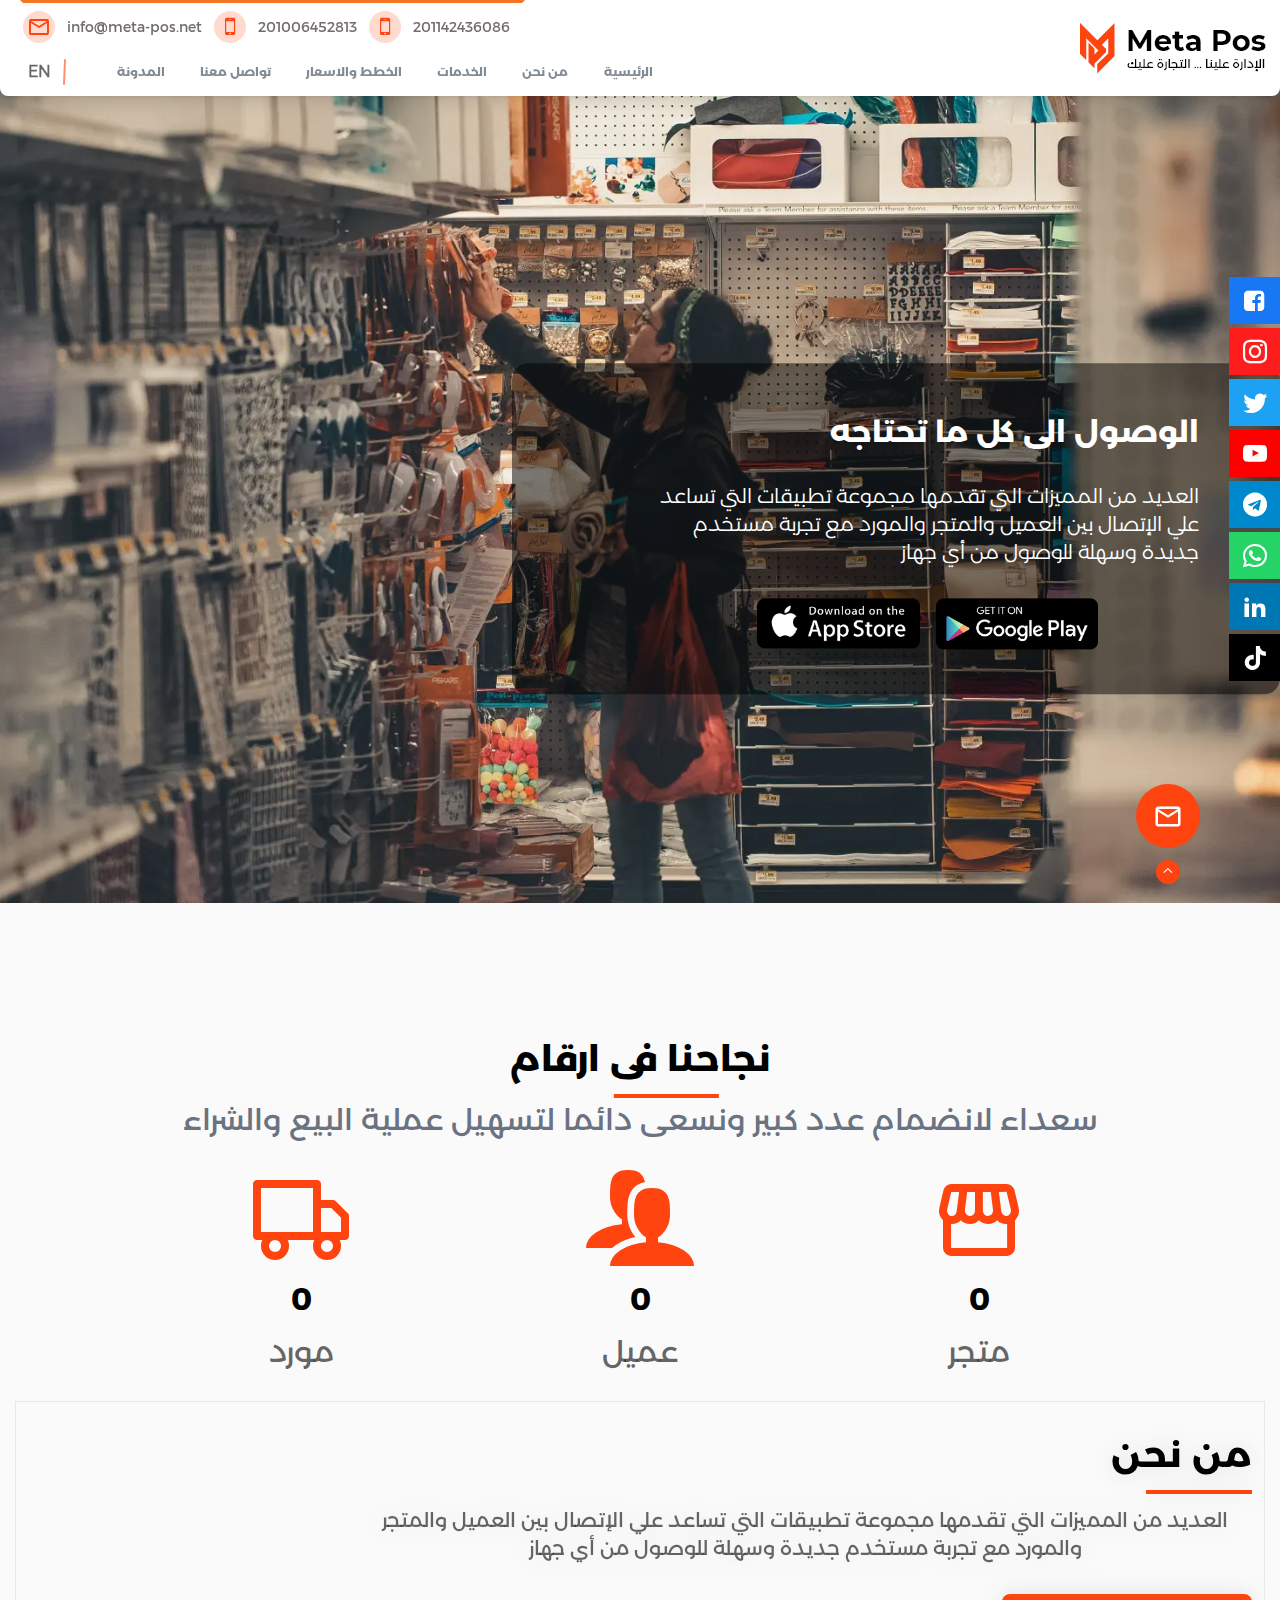
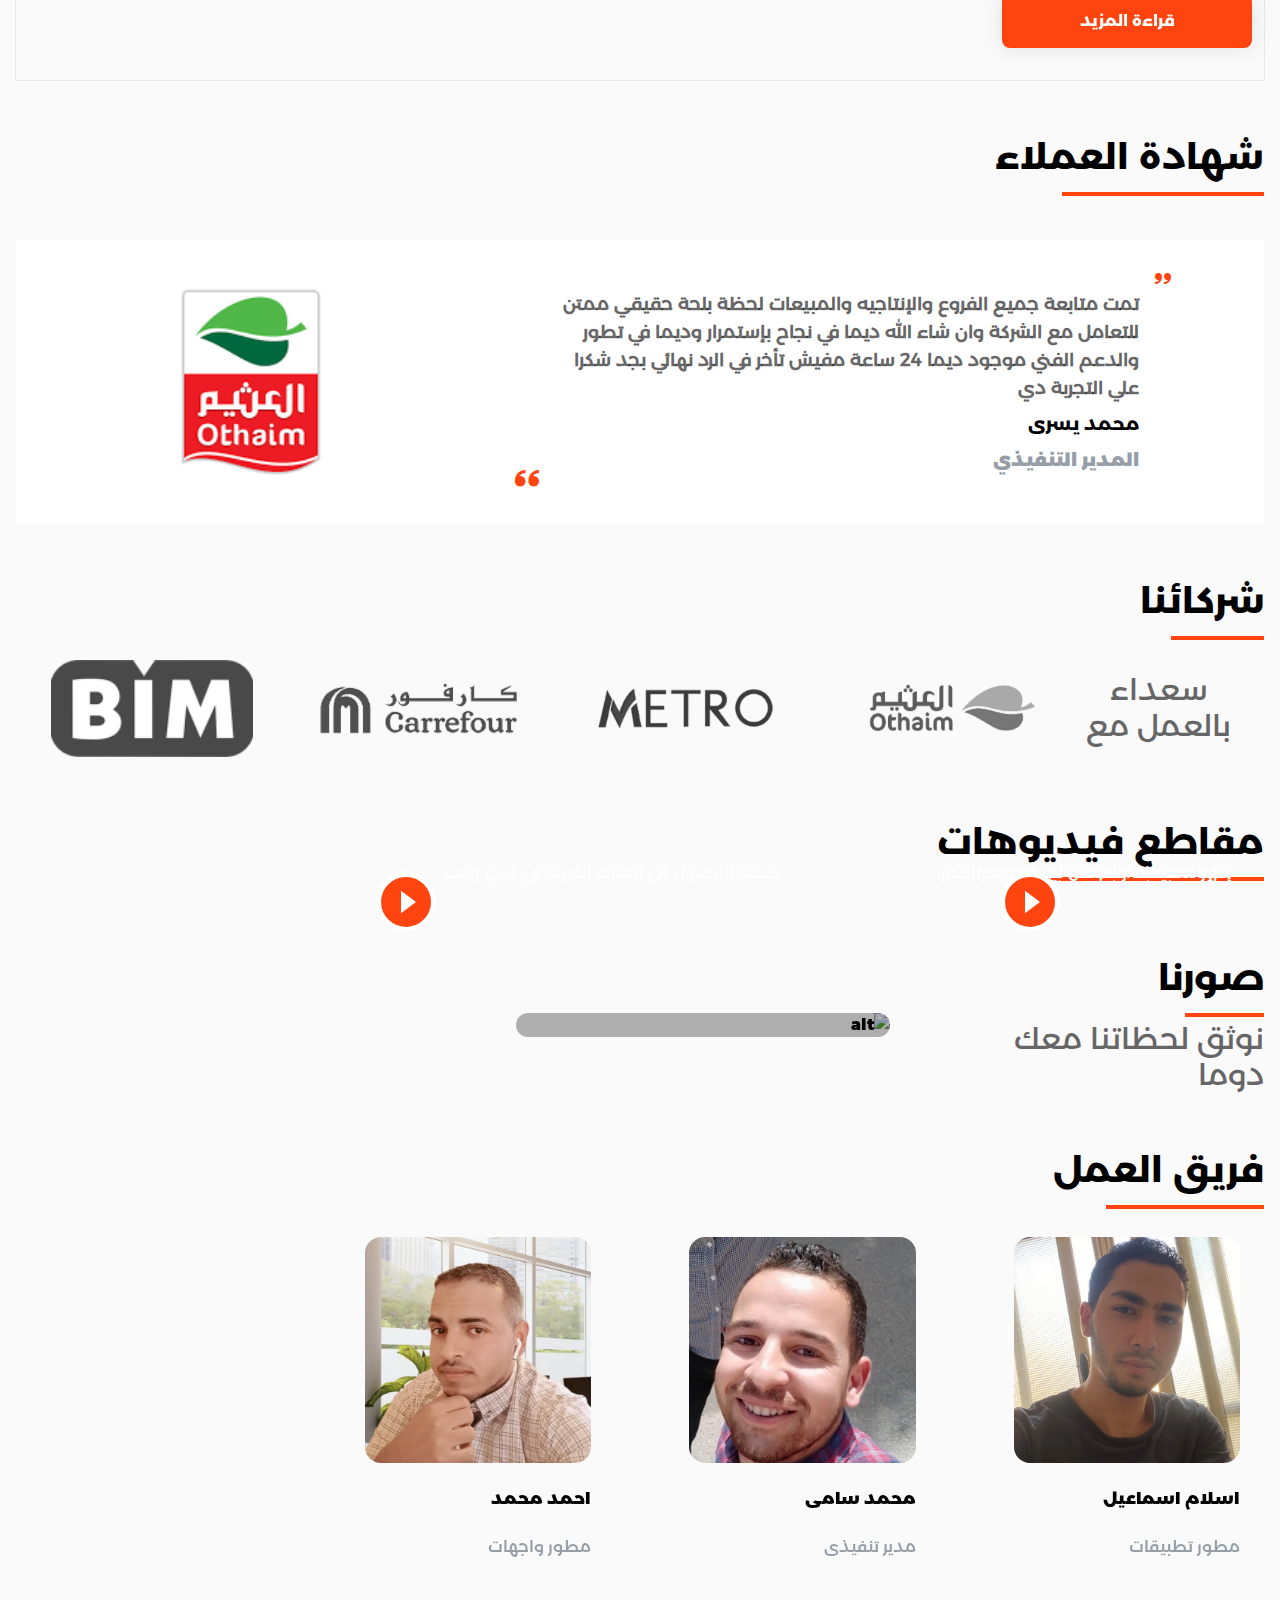
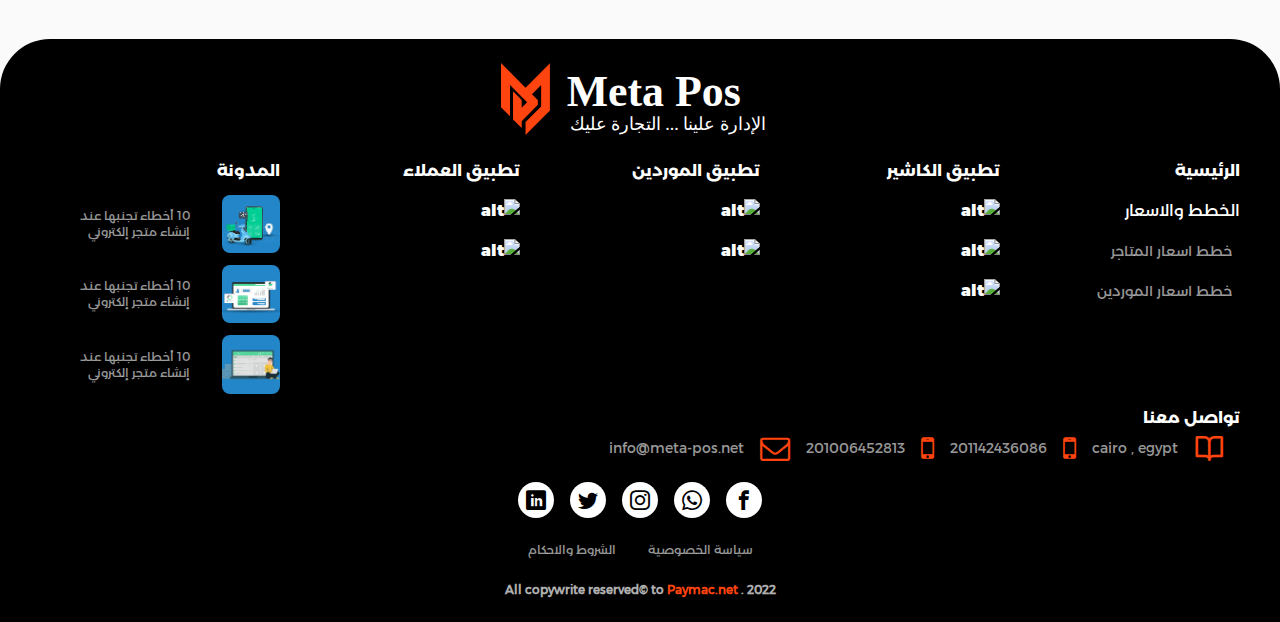
==== commit a429e2a5: "Update index.html" ====
--- a/index.html
+++ b/index.html
@@ -809,38 +809,6 @@
             <div class="swiper mySwiper2 md:rtl:pl-24 md:ltr:pr-24">
               <div class="swiper-wrapper items-center">
                 <div class="swiper-slide">
-                  <div class="relative w-full h-[calc(50%-0.5rem)] mb-4">
-                    <div
-                      class="absolute rounded-2xl top-0 left-0 w-full h-full duration-300 hover:bg-transparent bg-black/30"
-                    ></div>
-                    <img
-                      class="w-full object-fill rounded-2xl h-full"
-                      src="https://i.picsum.photos/id/164/450/290.jpg?hmac=LvNSNfTFTi4o00wUKKUjfID_YPgeR7a_wZzN82OjizU"
-                      alt="alt"
-                    />
-                  </div>
-                  <div class="relative w-full h-[calc(50%-0.5rem)]">
-                    <div
-                      class="absolute rounded-2xl top-0 left-0 w-full h-full duration-300 hover:bg-transparent bg-black/30"
-                    ></div>
-                    <img
-                      class="w-full object-fill rounded-2xl h-full"
-                      src="https://i.picsum.photos/id/164/450/290.jpg?hmac=LvNSNfTFTi4o00wUKKUjfID_YPgeR7a_wZzN82OjizU"
-                      alt="alt"
-                    />
-                  </div>
-                </div>
-                <div class="swiper-slide">
-                  <div class="relative w-full h-[calc(50%-0.5rem)] mb-4">
-                    <div
-                      class="absolute rounded-2xl top-0 left-0 w-full h-full duration-300 hover:bg-transparent bg-black/30"
-                    ></div>
-                    <img
-                      class="w-full object-fill rounded-2xl h-full"
-                      src="https://i.picsum.photos/id/164/450/290.jpg?hmac=LvNSNfTFTi4o00wUKKUjfID_YPgeR7a_wZzN82OjizU"
-                      alt="alt"
-                    />
-                  </div>
                   <div class="relative w-full h-[calc(50%-0.5rem)]">
                     <div
                       class="absolute rounded-2xl top-0 left-0 w-full h-full duration-300 hover:bg-transparent bg-black/30"
